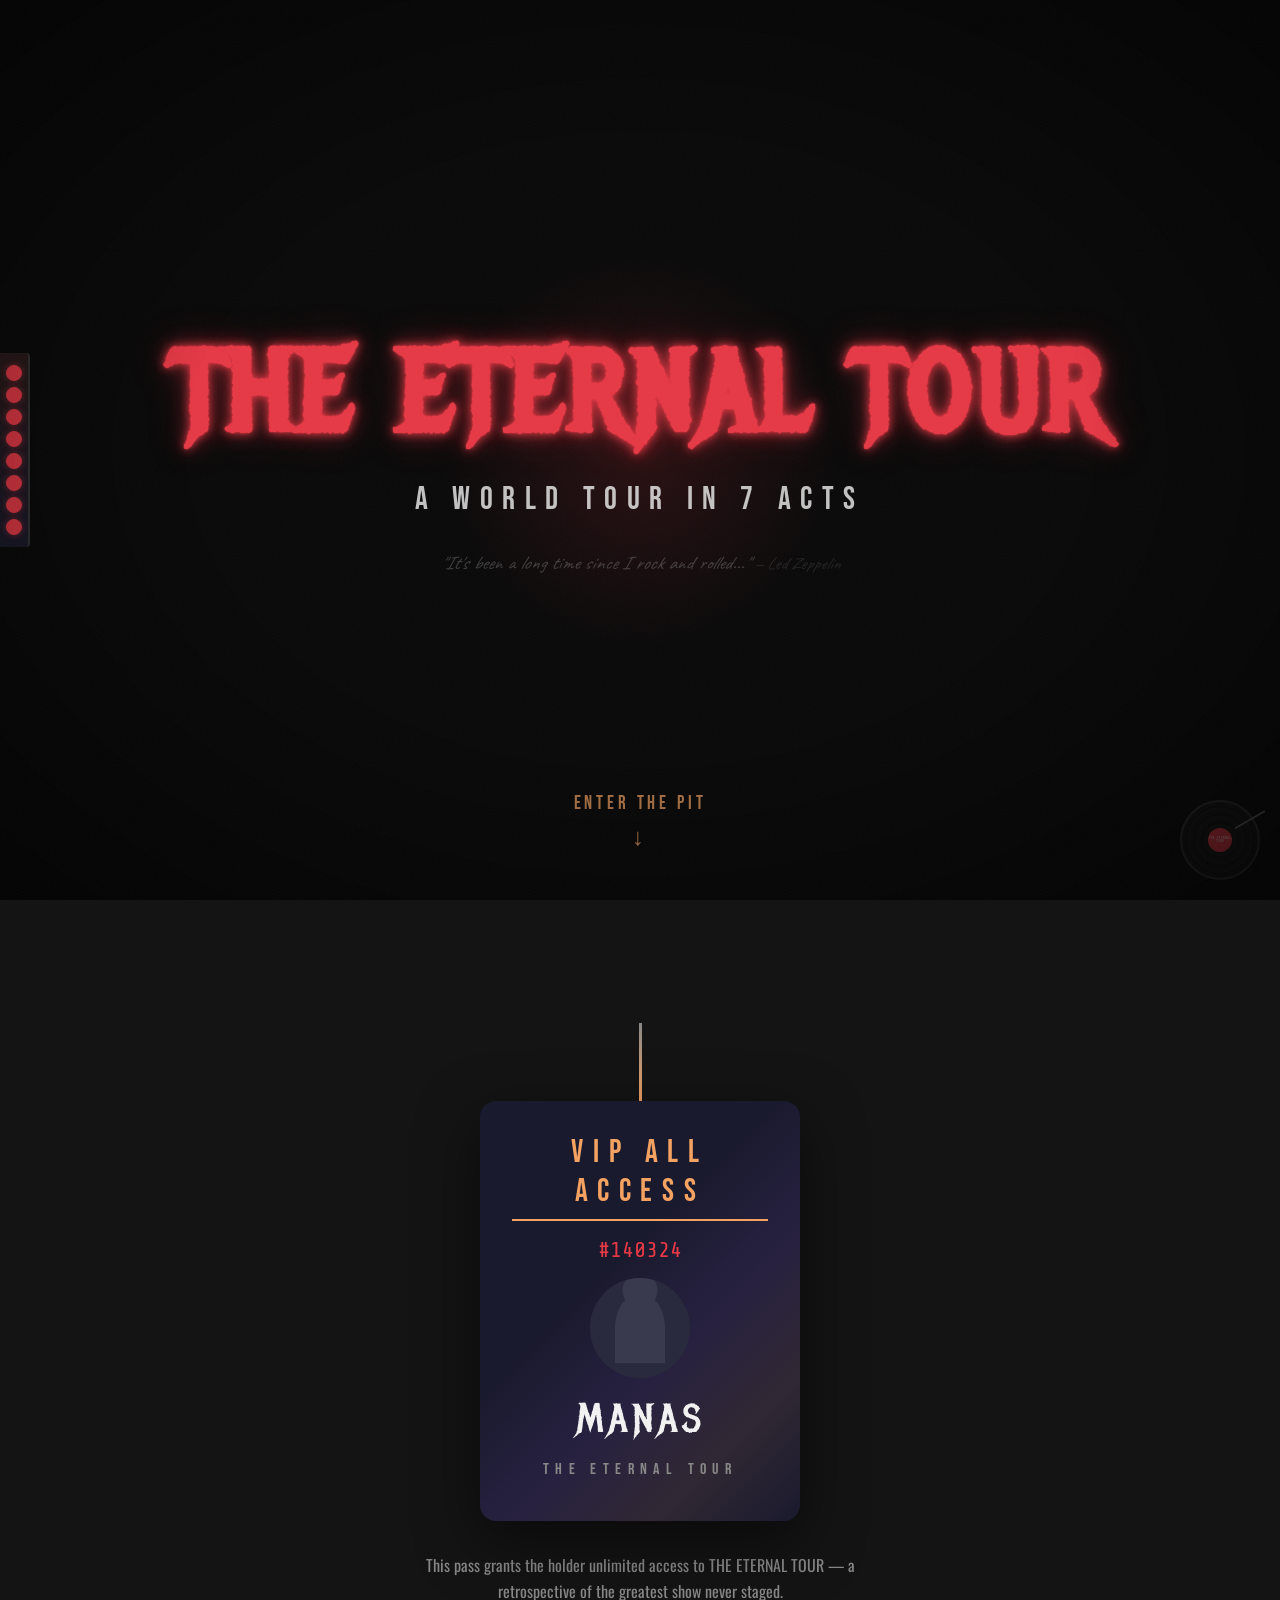
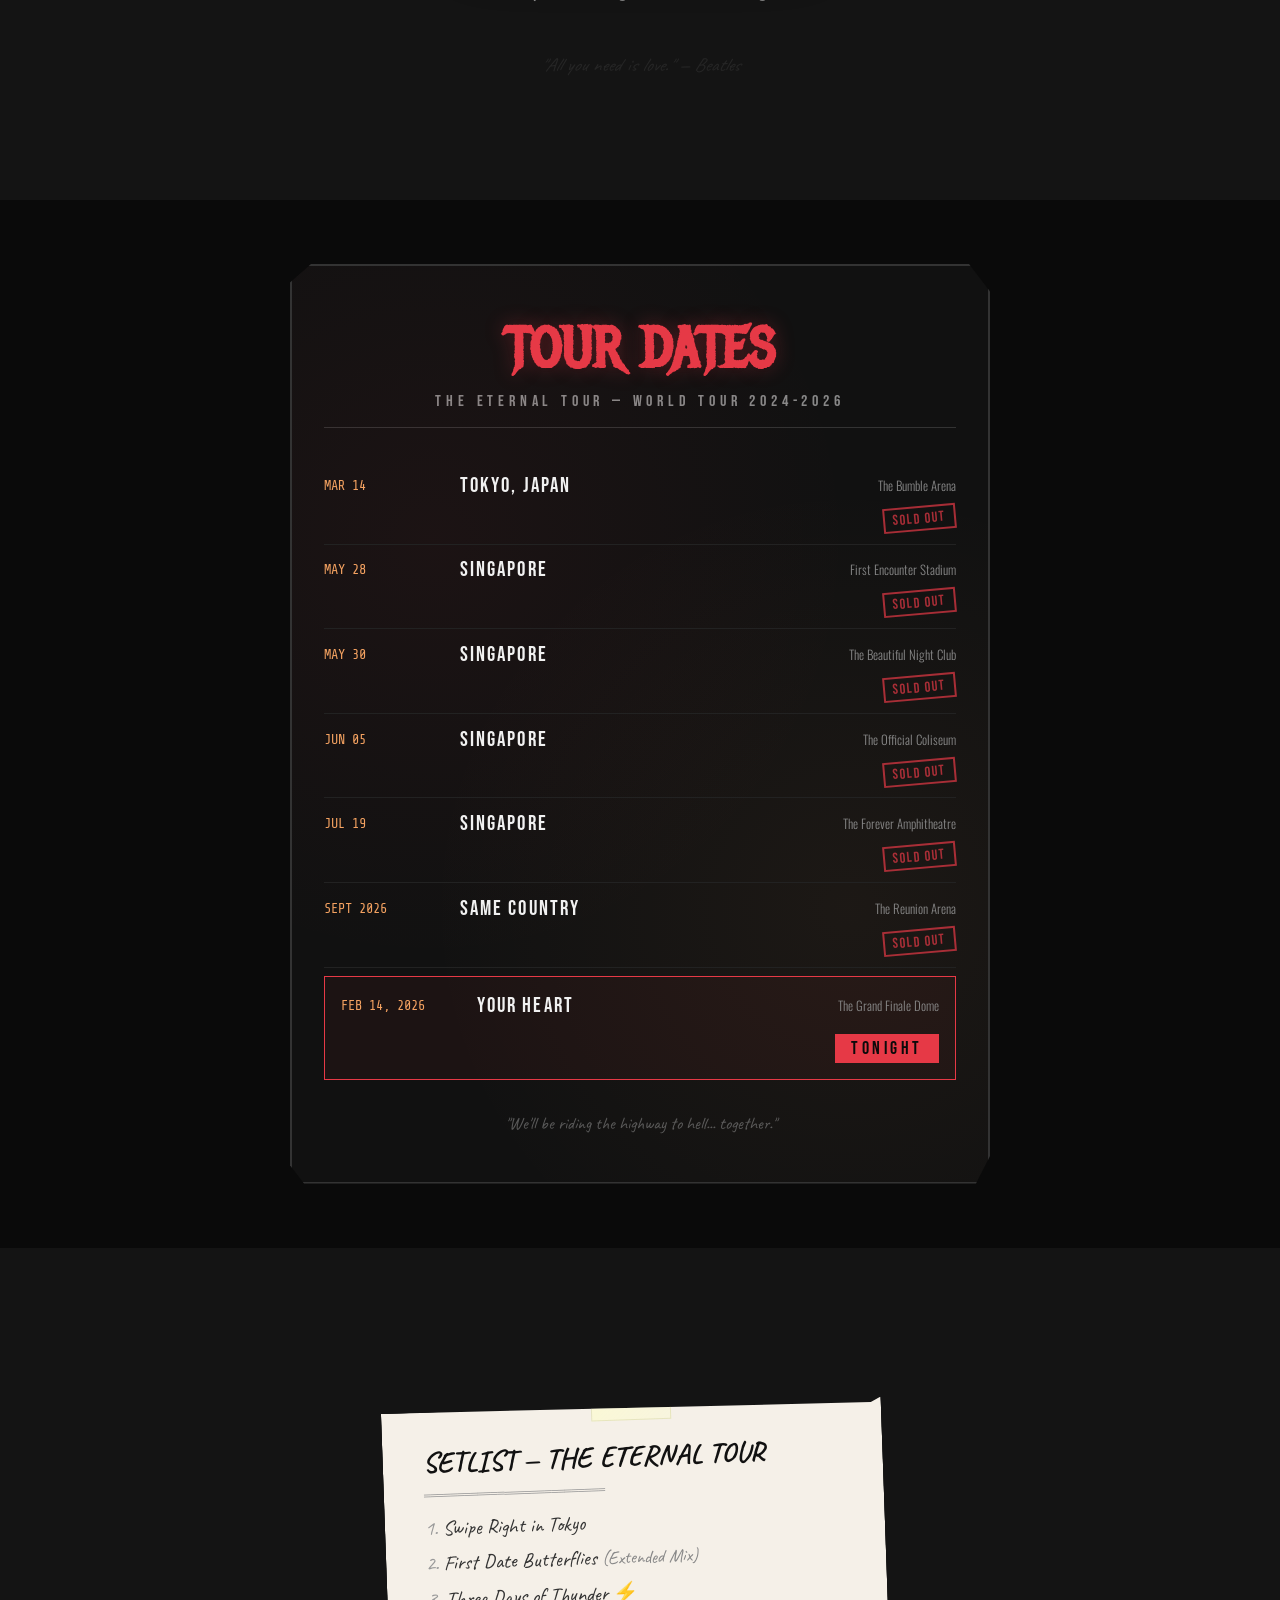
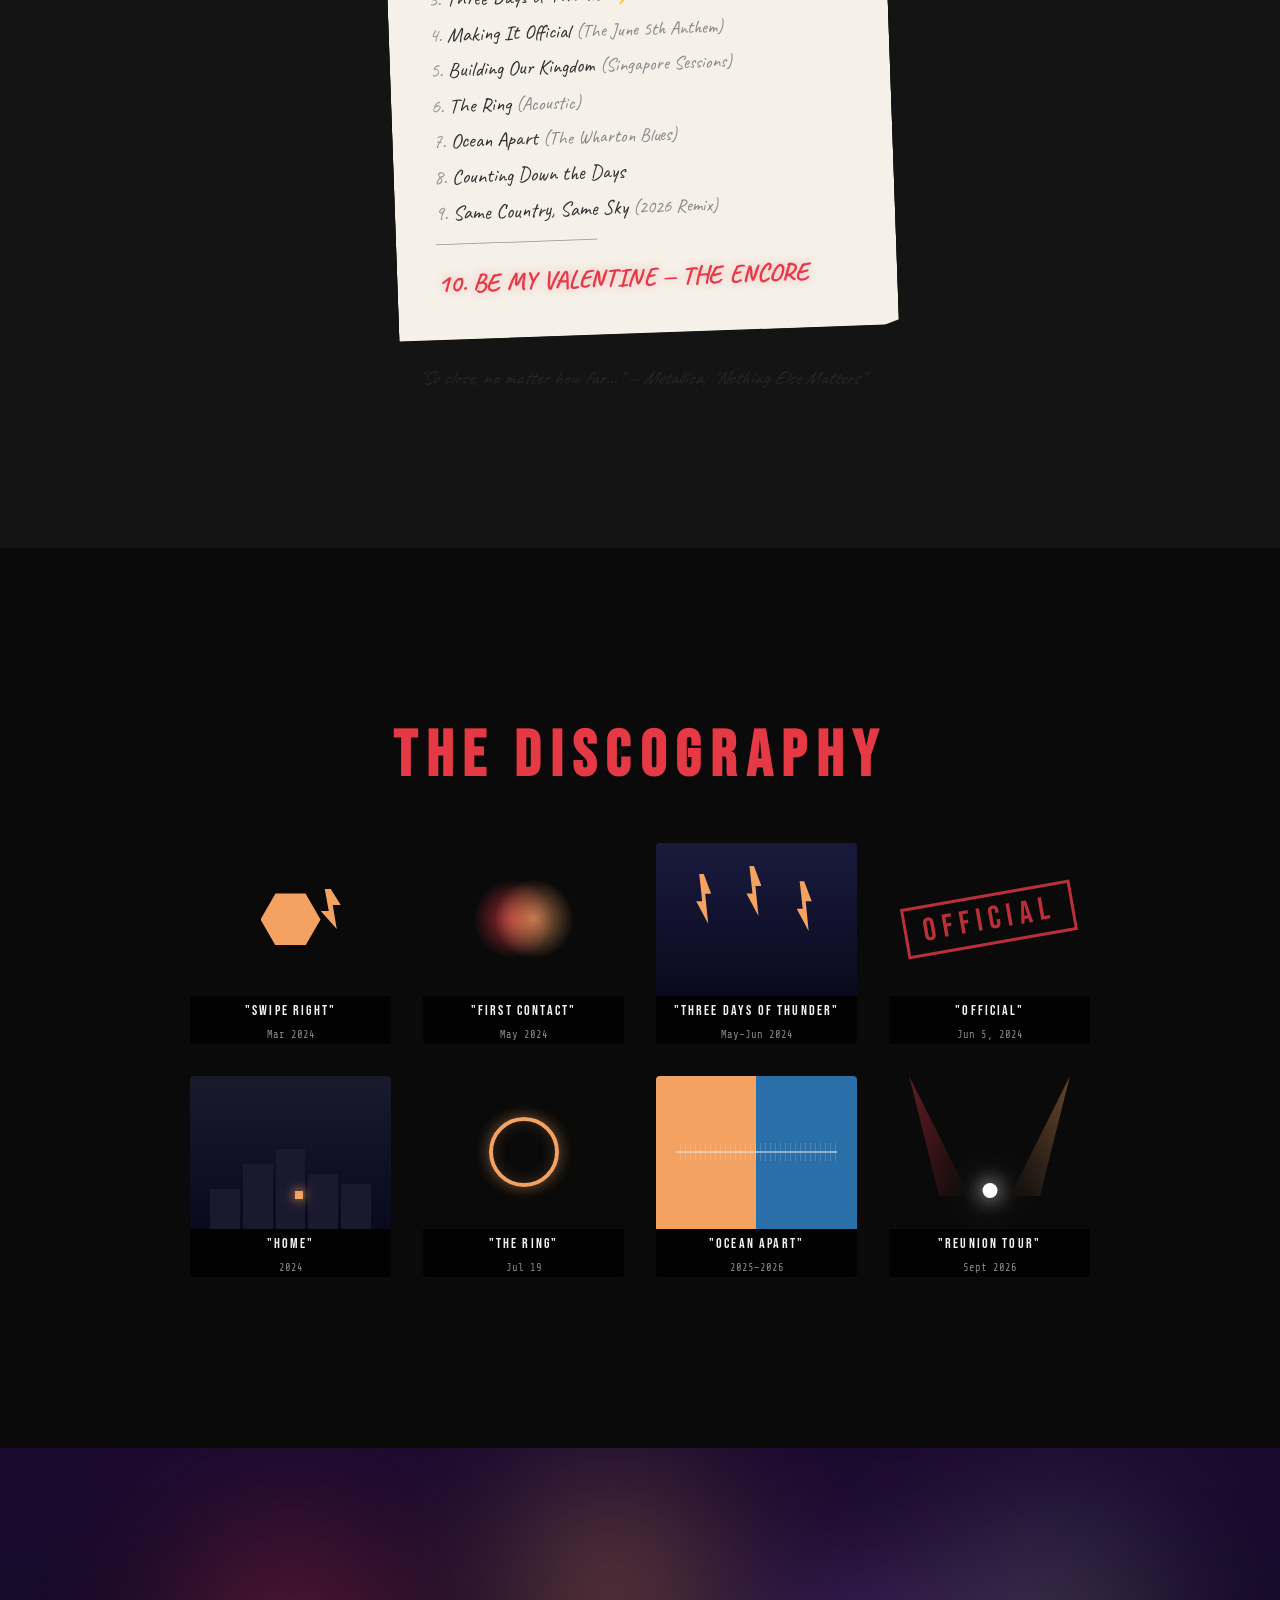
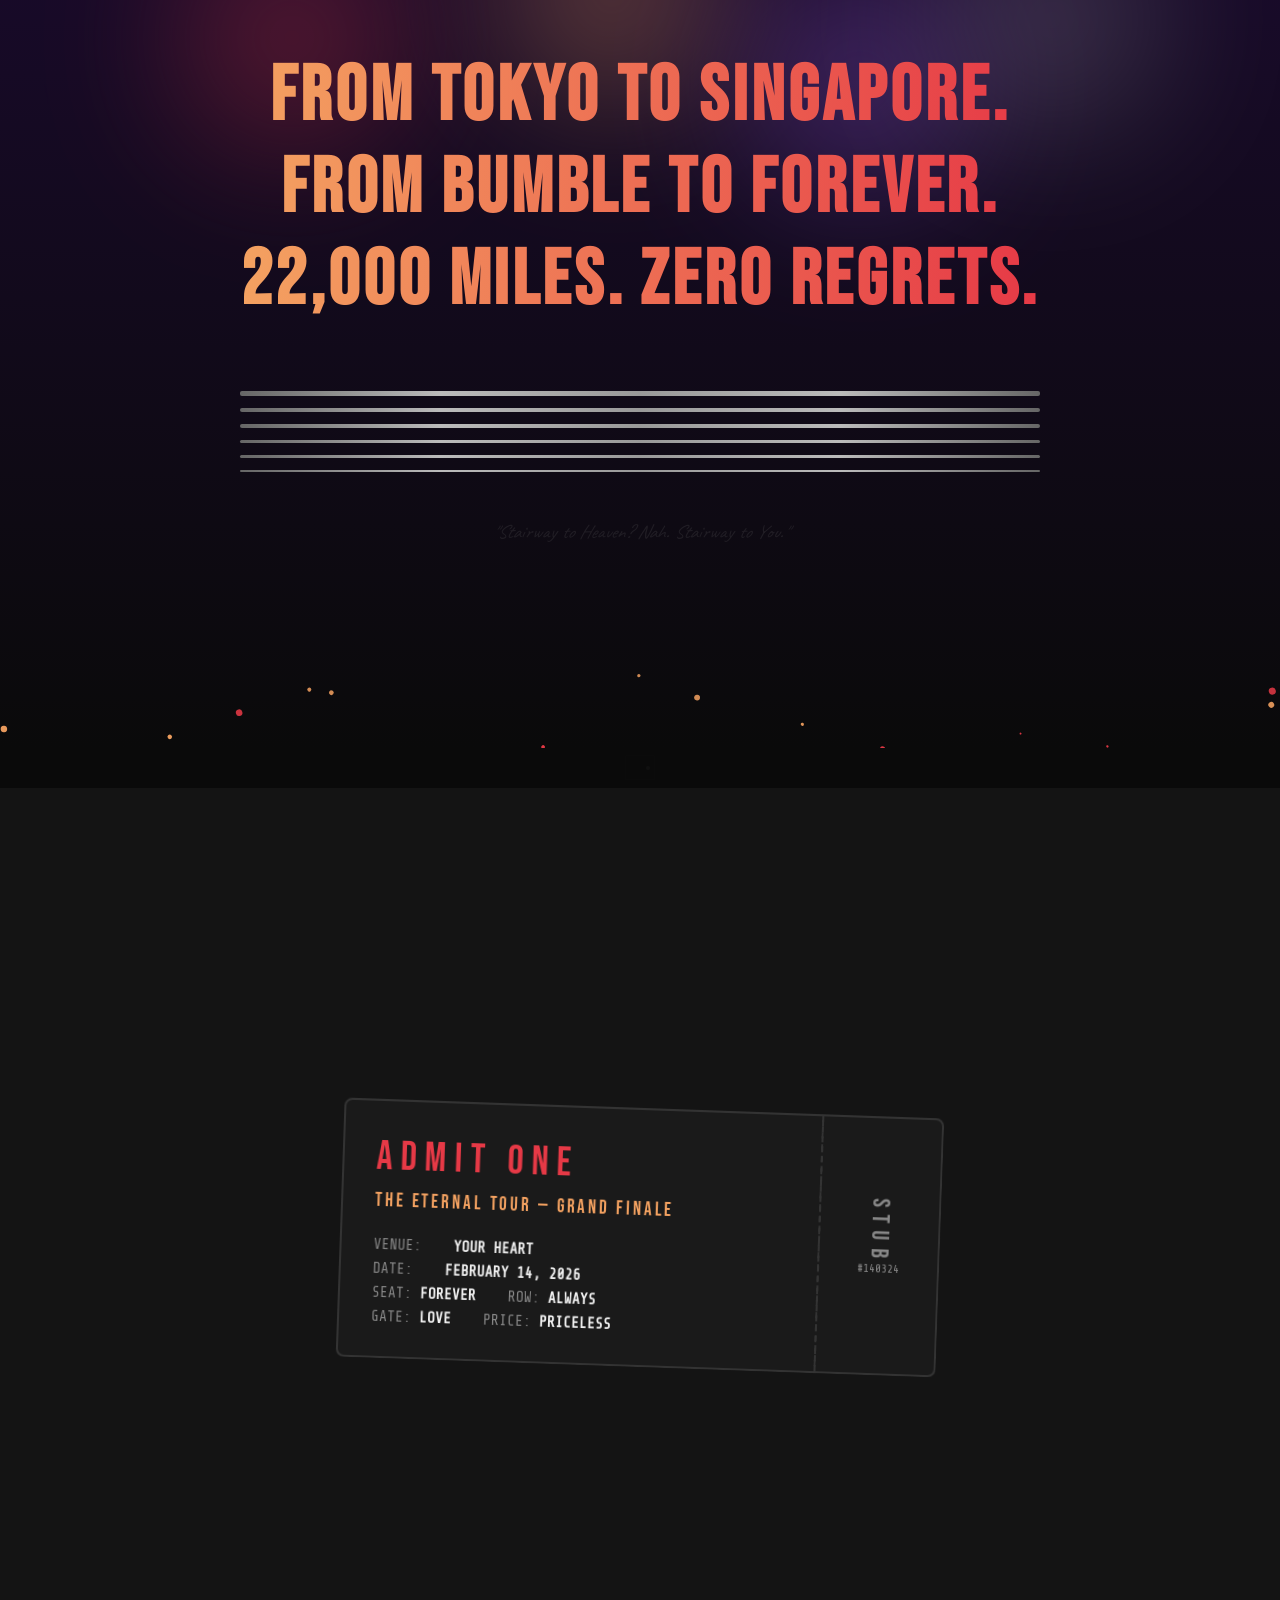
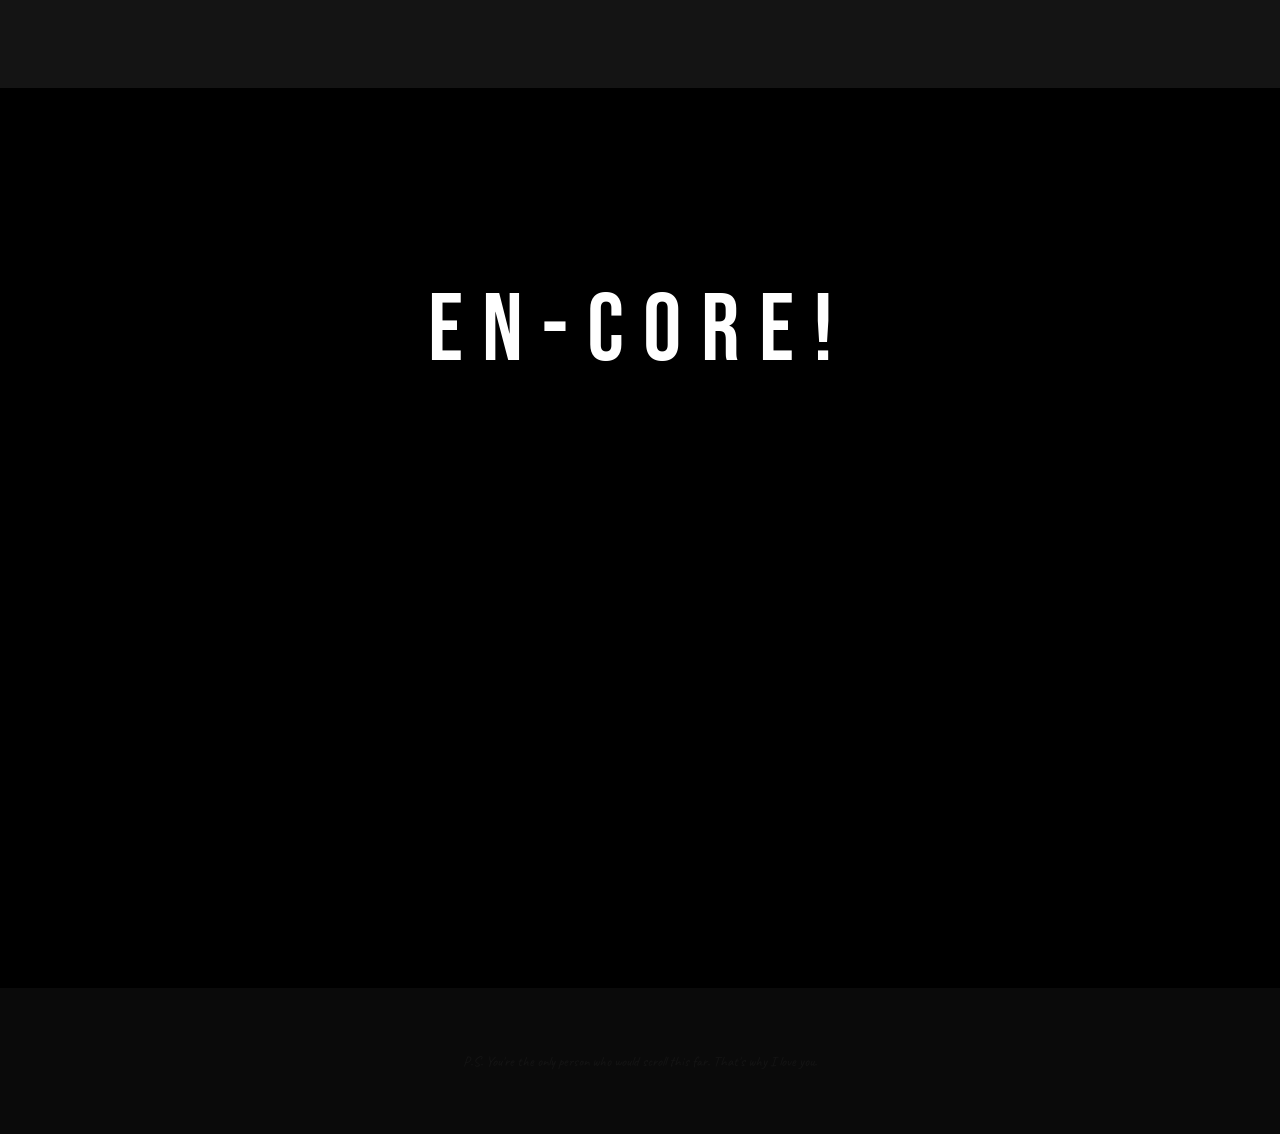
==== valentine/index.html @ 6b9f61cb "Add THE ETERNAL TOUR — Valentine's proposal website Rock concert-themed Valentine's Day site with 8 " ====
<!DOCTYPE html>
<html lang="en">
<head>
    <meta charset="UTF-8">
    <meta name="viewport" content="width=device-width, initial-scale=1.0">
    <title>THE ETERNAL TOUR</title>
    <link rel="preconnect" href="https://fonts.googleapis.com">
    <link rel="preconnect" href="https://fonts.gstatic.com" crossorigin>
    <link href="https://fonts.googleapis.com/css2?family=Metal+Mania&family=Bebas+Neue&family=Oswald:wght@300;400;600&family=Caveat:wght@400;700&family=Share+Tech+Mono&display=swap" rel="stylesheet">
    <link rel="stylesheet" href="css/style.css">
</head>
<body>

    <!-- ==================== PERSISTENT UI ==================== -->

    <!-- Vinyl Navigator (fixed bottom-right) -->
    <div id="vinyl-nav" aria-hidden="true">
        <div class="vinyl-record">
            <div class="vinyl-grooves"></div>
            <div class="vinyl-label">THE ETERNAL TOUR</div>
        </div>
        <div class="vinyl-tonearm"></div>
        <div class="vinyl-tooltip"></div>
    </div>

    <!-- Concert Wristband (fixed left edge) -->
    <div id="wristband" aria-hidden="true">
        <div class="stamp" data-section="0"></div>
        <div class="stamp" data-section="1"></div>
        <div class="stamp" data-section="2"></div>
        <div class="stamp" data-section="3"></div>
        <div class="stamp" data-section="4"></div>
        <div class="stamp" data-section="5"></div>
        <div class="stamp" data-section="6"></div>
        <div class="stamp" data-section="7"></div>
    </div>

    <!-- Canvas for particles (embers, confetti, etc.) -->
    <canvas id="particles-canvas"></canvas>

    <!-- ==================== SECTION 0: SOUNDCHECK (Hero) ==================== -->
    <section id="soundcheck" class="section" data-section="0">
        <div class="spotlight"></div>
        <h1 class="hero-title neon-flicker">THE ETERNAL TOUR</h1>
        <p class="hero-subtitle">A World Tour in 7 Acts</p>
        <p class="hero-quote lyric-quote">"It's been a long time since I rock and rolled..."<span class="lyric-attr"> — Led Zeppelin</span></p>
        <div class="scroll-prompt">
            <span>ENTER THE PIT</span>
            <span class="arrow-bounce">↓</span>
        </div>
    </section>

    <!-- ==================== SECTION 1: BACKSTAGE PASS ==================== -->
    <section id="backstage-pass" class="section" data-section="1">
        <div class="section-inner">
            <div class="lanyard"></div>
            <div class="pass-card">
                <div class="pass-holographic"></div>
                <div class="pass-content">
                    <div class="pass-header">VIP ALL ACCESS</div>
                    <div class="pass-id" id="pass-number">#140324</div>
                    <div class="pass-avatar">
                        <div class="silhouette"></div>
                    </div>
                    <div class="pass-name">MANAS</div>
                    <div class="pass-tour">THE ETERNAL TOUR</div>
                </div>
            </div>
            <p class="pass-description">This pass grants the holder unlimited access to THE ETERNAL TOUR — a retrospective of the greatest show never staged.</p>
            <p class="lyric-quote faint-lyric">"All you need is love." — Beatles</p>
        </div>
    </section>

    <!-- ==================== SECTION 2: TOUR DATES ==================== -->
    <section id="tour-dates" class="section" data-section="2">
        <div class="section-inner">
            <div class="poster">
                <h2 class="poster-title">TOUR DATES</h2>
                <div class="poster-subtitle">THE ETERNAL TOUR — WORLD TOUR 2024-2026</div>
                <div class="tour-list">
                    <div class="tour-date" data-animate>
                        <span class="date">MAR 14</span>
                        <span class="city" id="tokyo-city">TOKYO, JAPAN</span>
                        <span class="venue">The Bumble Arena</span>
                        <span class="sold-out">SOLD OUT</span>
                    </div>
                    <div class="tour-date" data-animate>
                        <span class="date">MAY 28</span>
                        <span class="city">SINGAPORE</span>
                        <span class="venue">First Encounter Stadium</span>
                        <span class="sold-out">SOLD OUT</span>
                    </div>
                    <div class="tour-date" data-animate>
                        <span class="date">MAY 30</span>
                        <span class="city">SINGAPORE</span>
                        <span class="venue" id="beautiful-night">The Beautiful Night Club</span>
                        <span class="sold-out">SOLD OUT</span>
                    </div>
                    <div class="tour-date" data-animate>
                        <span class="date">JUN 05</span>
                        <span class="city">SINGAPORE</span>
                        <span class="venue">The Official Coliseum</span>
                        <span class="sold-out">SOLD OUT</span>
                    </div>
                    <div class="tour-date" data-animate>
                        <span class="date">JUL 19</span>
                        <span class="city">SINGAPORE</span>
                        <span class="venue">The Forever Amphitheatre</span>
                        <span class="sold-out">SOLD OUT</span>
                    </div>
                    <div class="tour-date" data-animate>
                        <span class="date">SEPT 2026</span>
                        <span class="city">SAME COUNTRY</span>
                        <span class="venue">The Reunion Arena</span>
                        <span class="sold-out">SOLD OUT</span>
                    </div>
                    <div class="tour-date tonight" data-animate>
                        <span class="date">FEB 14, 2026</span>
                        <span class="city">YOUR HEART</span>
                        <span class="venue">The Grand Finale Dome</span>
                        <span class="tonight-badge">TONIGHT</span>
                    </div>
                </div>
                <p class="poster-quote">"We'll be riding the highway to hell... together."</p>
            </div>
            <!-- Easter egg 2: starry night overlay -->
            <div id="starry-night-overlay" class="hidden-overlay">
                <p class="starry-text">"That was the most beautiful night of my life."</p>
            </div>
        </div>
    </section>

    <!-- ==================== SECTION 3: THE SETLIST ==================== -->
    <section id="setlist" class="section" data-section="3">
        <div class="section-inner">
            <div class="setlist-paper">
                <div class="tape"></div>
                <div class="setlist-content">
                    <div class="setlist-header">SETLIST — THE ETERNAL TOUR</div>
                    <div class="setlist-divider">═══════════════════════════</div>
                    <ol class="setlist-songs">
                        <li class="song" data-animate>Swipe Right in Tokyo</li>
                        <li class="song" data-animate>First Date Butterflies <span class="song-note">(Extended Mix)</span></li>
                        <li class="song" data-animate id="thunder-song">Three Days of Thunder ⚡</li>
                        <li class="song" data-animate>Making It Official <span class="song-note">(The June 5th Anthem)</span></li>
                        <li class="song" data-animate>Building Our Kingdom <span class="song-note">(Singapore Sessions)</span></li>
                        <li class="song" data-animate>The Ring <span class="song-note">(Acoustic)</span></li>
                        <li class="song" data-animate id="ocean-song">Ocean Apart <span class="song-note">(The Wharton Blues)</span></li>
                        <li class="song" data-animate>Counting Down the Days</li>
                        <li class="song" data-animate>Same Country, Same Sky <span class="song-note">(2026 Remix)</span></li>
                    </ol>
                    <div class="setlist-divider">────────────────────────</div>
                    <div class="song encore-song" data-animate>10. BE MY VALENTINE — THE ENCORE</div>
                </div>
                <!-- Easter egg 5: teardrop -->
                <div id="teardrop" class="teardrop"></div>
            </div>
            <p class="lyric-quote section-quote">"So close, no matter how far..." — Metallica, "Nothing Else Matters"</p>
        </div>
    </section>

    <!-- ==================== SECTION 4: THE DISCOGRAPHY ==================== -->
    <section id="discography" class="section" data-section="4">
        <div class="section-inner">
            <h2 class="section-title">THE DISCOGRAPHY</h2>
            <div class="album-grid">
                <!-- Album 1: SWIPE RIGHT -->
                <div class="album-card" data-animate>
                    <div class="album-inner">
                        <div class="album-front album-swipe-right">
                            <div class="album-art">
                                <div class="hexagon"></div>
                                <div class="lightning-bolt"></div>
                            </div>
                            <div class="album-title">"SWIPE RIGHT"</div>
                            <div class="album-date">Mar 2024</div>
                        </div>
                        <div class="album-back">
                            <div class="liner-notes">
                                <div class="review-stars">★★★★★</div>
                                <p>"A debut that rewrote the rules. Who knew a single swipe could launch a world tour?"</p>
                                <span class="review-source">— Rolling Stone</span>
                            </div>
                        </div>
                    </div>
                </div>

                <!-- Album 2: FIRST CONTACT -->
                <div class="album-card" data-animate>
                    <div class="album-inner">
                        <div class="album-front album-first-contact">
                            <div class="album-art">
                                <div class="spotlight-circle left"></div>
                                <div class="spotlight-circle right"></div>
                            </div>
                            <div class="album-title">"FIRST CONTACT"</div>
                            <div class="album-date">May 2024</div>
                        </div>
                        <div class="album-back">
                            <div class="liner-notes">
                                <div class="review-stars">★★★★★</div>
                                <p>"Two worlds collide in a symphony of sparks. Instant classic."</p>
                                <span class="review-source">— Q Magazine</span>
                            </div>
                        </div>
                    </div>
                </div>

                <!-- Album 3: THREE DAYS OF THUNDER -->
                <div class="album-card" data-animate>
                    <div class="album-inner">
                        <div class="album-front album-thunder">
                            <div class="album-art">
                                <div class="bolt bolt-1"></div>
                                <div class="bolt bolt-2"></div>
                                <div class="bolt bolt-3"></div>
                            </div>
                            <div class="album-title">"THREE DAYS OF THUNDER"</div>
                            <div class="album-date">May–Jun 2024</div>
                        </div>
                        <div class="album-back">
                            <div class="liner-notes">
                                <div class="review-stars">★★★★★</div>
                                <p>"Raw. Unhinged. Three days that changed the genre forever."</p>
                                <span class="review-source">— NME</span>
                            </div>
                        </div>
                    </div>
                </div>

                <!-- Album 4: OFFICIAL -->
                <div class="album-card" data-animate>
                    <div class="album-inner">
                        <div class="album-front album-official">
                            <div class="album-art">
                                <div class="stamp-text">OFFICIAL</div>
                            </div>
                            <div class="album-title">"OFFICIAL"</div>
                            <div class="album-date">Jun 5, 2024</div>
                        </div>
                        <div class="album-back">
                            <div class="liner-notes">
                                <div class="review-stars">★★★★★</div>
                                <p>"The paperwork is signed, the deal is sealed. A power move."</p>
                                <span class="review-source">— Kerrang!</span>
                            </div>
                        </div>
                    </div>
                </div>

                <!-- Album 5: HOME -->
                <div class="album-card" data-animate>
                    <div class="album-inner">
                        <div class="album-front album-home">
                            <div class="album-art">
                                <div class="skyline">
                                    <div class="building b1"></div>
                                    <div class="building b2"></div>
                                    <div class="building b3"></div>
                                    <div class="building b4"></div>
                                    <div class="building b5"></div>
                                </div>
                                <div class="warm-window"></div>
                            </div>
                            <div class="album-title">"HOME"</div>
                            <div class="album-date">2024</div>
                        </div>
                        <div class="album-back">
                            <div class="liner-notes">
                                <div class="review-stars">★★★★★</div>
                                <p>"Home isn't a place — it's a person. This album proves it."</p>
                                <span class="review-source">— The Guardian</span>
                            </div>
                        </div>
                    </div>
                </div>

                <!-- Album 6: THE RING -->
                <div class="album-card" data-animate id="ring-album">
                    <div class="album-inner">
                        <div class="album-front album-ring">
                            <div class="album-art">
                                <div class="golden-ring"></div>
                            </div>
                            <div class="album-title">"THE RING"</div>
                            <div class="album-date">Jul 19</div>
                        </div>
                        <div class="album-back">
                            <div class="liner-notes">
                                <div class="review-stars">★★★★★</div>
                                <p>"The purest note ever struck. Platinum on arrival."</p>
                                <span class="review-source">— Pitchfork</span>
                            </div>
                        </div>
                    </div>
                </div>

                <!-- Album 7: OCEAN APART -->
                <div class="album-card" data-animate>
                    <div class="album-inner">
                        <div class="album-front album-ocean">
                            <div class="album-art">
                                <div class="ocean-split">
                                    <div class="warm-side"></div>
                                    <div class="cool-side"></div>
                                </div>
                                <div class="soundwave"></div>
                            </div>
                            <div class="album-title">"OCEAN APART"</div>
                            <div class="album-date">2025–2026</div>
                        </div>
                        <div class="album-back">
                            <div class="liner-notes">
                                <div class="review-stars">★★★★☆</div>
                                <p>"Heart-wrenching. The distance only made the harmonies richer."</p>
                                <span class="review-source">— Billboard</span>
                            </div>
                        </div>
                    </div>
                </div>

                <!-- Album 8: REUNION TOUR -->
                <div class="album-card" data-animate>
                    <div class="album-inner">
                        <div class="album-front album-reunion">
                            <div class="album-art">
                                <div class="converging-lights">
                                    <div class="light-beam left-beam"></div>
                                    <div class="light-beam right-beam"></div>
                                    <div class="bright-point"></div>
                                </div>
                            </div>
                            <div class="album-title">"REUNION TOUR"</div>
                            <div class="album-date">Sept 2026</div>
                        </div>
                        <div class="album-back">
                            <div class="liner-notes">
                                <div class="review-stars">★★★★★</div>
                                <p>"The comeback of the century. Every note screams 'I'm home.'"</p>
                                <span class="review-source">— Consequence of Sound</span>
                            </div>
                        </div>
                    </div>
                </div>
            </div>
        </div>
    </section>

    <!-- ==================== SECTION 5: THE STAGE ==================== -->
    <section id="the-stage" class="section" data-section="5">
        <div class="stage-lights">
            <div class="stage-light light-crimson"></div>
            <div class="stage-light light-gold"></div>
            <div class="stage-light light-violet"></div>
            <div class="stage-light light-white"></div>
        </div>
        <div class="stage-content">
            <h2 class="stage-text">FROM TOKYO TO SINGAPORE. FROM BUMBLE TO FOREVER. 22,000 MILES. ZERO REGRETS.</h2>
            <div class="guitar-strings">
                <div class="guitar-string" data-string="0" data-note="E2"></div>
                <div class="guitar-string" data-string="1" data-note="A2"></div>
                <div class="guitar-string" data-string="2" data-note="D3"></div>
                <div class="guitar-string" data-string="3" data-note="G3"></div>
                <div class="guitar-string" data-string="4" data-note="B3"></div>
                <div class="guitar-string" data-string="5" data-note="E4"></div>
            </div>
            <p class="lyric-quote stage-quote">"Stairway to Heaven? Nah. Stairway to You."</p>
        </div>
        <canvas id="ember-canvas"></canvas>
    </section>

    <!-- ==================== HIDDEN BACKSTAGE DOOR (between sections 5 & 6) ==================== -->
    <div id="backstage-door" class="backstage-door">
        <div class="door-frame">
            <div class="door-knob"></div>
        </div>
    </div>

    <!-- Backstage Overlay -->
    <div id="backstage-overlay" class="backstage-overlay">
        <button class="backstage-close" aria-label="Close backstage">&times;</button>
        <div class="lightbulb-container">
            <div class="lightbulb-wire"></div>
            <div class="lightbulb">
                <div class="bulb-glow"></div>
            </div>
        </div>
        <div class="backstage-letter">
            <p>Behind every great show, there's a moment before the curtain rises where everything is quiet. This is that moment.</p>
            <p>Before the lights, before the music, before the crowd — there's just us.</p>
            <p>And honestly? That's the best part.</p>
            <p>The show is great, but the quiet moments with you? That's the real tour.</p>
            <p>I love you, Manas. Always have. Always will.</p>
            <p class="backstage-signoff">Now get back out there — the encore is waiting.</p>
        </div>
    </div>

    <!-- ==================== SECTION 6: THE TICKET STUB ==================== -->
    <section id="ticket-stub" class="section" data-section="6">
        <div class="section-inner">
            <div class="ticket" id="the-ticket">
                <div class="ticket-inner">
                    <div class="ticket-front">
                        <div class="ticket-perforation"></div>
                        <div class="ticket-main">
                            <div class="ticket-header">ADMIT ONE</div>
                            <div class="ticket-event">THE ETERNAL TOUR — GRAND FINALE</div>
                            <div class="ticket-details">
                                <div class="ticket-row"><span class="ticket-label">VENUE:</span> <span class="ticket-value">YOUR HEART</span></div>
                                <div class="ticket-row"><span class="ticket-label">DATE:</span> <span class="ticket-value">FEBRUARY 14, 2026</span></div>
                                <div class="ticket-row">
                                    <span><span class="ticket-label">SEAT:</span> <span class="ticket-value">FOREVER</span></span>
                                    <span><span class="ticket-label">ROW:</span> <span class="ticket-value">ALWAYS</span></span>
                                </div>
                                <div class="ticket-row">
                                    <span><span class="ticket-label">GATE:</span> <span class="ticket-value">LOVE</span></span>
                                    <span><span class="ticket-label">PRICE:</span> <span class="ticket-value">PRICELESS</span></span>
                                </div>
                            </div>
                        </div>
                        <div class="ticket-stub-side">
                            <div class="ticket-stub-text">STUB</div>
                            <div class="ticket-stub-id">#140324</div>
                        </div>
                    </div>
                    <div class="ticket-back">
                        <p class="ticket-back-text">"I wrote this on the back of the ticket so no one would see it. You're the best thing that ever happened to me. Every moment since March 14th has been the greatest show of my life."</p>
                        <p class="ticket-back-sign">— Your biggest fan</p>
                    </div>
                </div>
            </div>
        </div>
    </section>

    <!-- ==================== SECTION 7: THE ENCORE ==================== -->
    <section id="encore" class="section" data-section="7">
        <div class="encore-overlay"></div>
        <div class="encore-content">
            <div class="encore-chant">EN-CORE!</div>
            <div class="encore-spotlight"></div>
            <h2 class="encore-name" id="encore-name">
                <span class="letter" data-letter="M">M</span><span class="letter">A</span><span class="letter">N</span><span class="letter">A</span><span class="letter">S</span>
            </h2>
            <h3 class="encore-question">WILL YOU BE MY VALENTINE?</h3>
            <div class="encore-buttons">
                <button id="btn-hell-yes" class="btn-yes">HELL YES 🤘</button>
                <button id="btn-convince" class="btn-convince">NEED MORE CONVINCING</button>
            </div>
            <div class="convince-reasons"></div>
            <div class="celebration">
                <h2 class="celebration-title">THE TOUR CONTINUES FOREVER.</h2>
                <p class="celebration-message">I love you more than any song could say. Happy Valentine's Day, my forever headliner.</p>
                <p class="celebration-quote lyric-quote">"And in the end, the love you take is equal to the love you make." — Beatles</p>
            </div>
        </div>
        <canvas id="celebration-canvas"></canvas>
    </section>

    <!-- ==================== FOOTER ==================== -->
    <footer id="site-footer">
        <p class="footer-secret">P.S. You're the only person who would scroll this far. That's why I love you.</p>
    </footer>

    <!-- ==================== CUSTOM RIGHT-CLICK MENU ==================== -->
    <div id="custom-context-menu" class="context-menu">
        <p>Looking for secrets? You're warmer than you think. 🔥</p>
    </div>

    <!-- ==================== KONAMI CODE OVERLAY ==================== -->
    <div id="konami-overlay" class="konami-overlay">
        <p class="konami-text">I'd go into any mosh pit for you.</p>
    </div>

    <!-- Airplane for easter egg 3 -->
    <div id="airplane" class="airplane">✈</div>

    <!-- Scripts -->
    <script src="js/particles.js"></script>
    <script src="js/audio.js"></script>
    <script src="js/main.js"></script>
    <script src="js/easter-eggs.js"></script>
    <script src="js/finale.js"></script>
</body>
</html>
---- valentine/css/style.css ----
/* ===================================================================
   THE ETERNAL TOUR — CSS Design System
   =================================================================== */

/* --- Custom Properties --- */
:root {
    --bg-deep: #0a0a0a;
    --bg-alt: #141414;
    --primary: #e63946;
    --secondary: #f4a261;
    --tertiary: #9b5de5;
    --text: #f1f1f1;
    --text-muted: #888;
    --font-metal: 'Metal Mania', cursive;
    --font-bebas: 'Bebas Neue', sans-serif;
    --font-body: 'Oswald', sans-serif;
    --font-hand: 'Caveat', cursive;
    --font-mono: 'Share Tech Mono', monospace;
}

/* --- Reset --- */
*, *::before, *::after {
    margin: 0;
    padding: 0;
    box-sizing: border-box;
}

html {
    scroll-behavior: smooth;
    overflow-x: hidden;
}

body {
    background: var(--bg-deep);
    color: var(--text);
    font-family: var(--font-body);
    overflow-x: hidden;
    cursor: default;
}

/* Grunge noise overlay */
body::after {
    content: '';
    position: fixed;
    top: 0; left: 0; right: 0; bottom: 0;
    pointer-events: none;
    z-index: 9999;
    opacity: 0.03;
    background-image: url("data:image/svg+xml,%3Csvg viewBox='0 0 256 256' xmlns='http://www.w3.org/2000/svg'%3E%3Cfilter id='noise'%3E%3CfeTurbulence type='fractalNoise' baseFrequency='0.9' numOctaves='4' stitchTiles='stitch'/%3E%3C/filter%3E%3Crect width='100%25' height='100%25' filter='url(%23noise)'/%3E%3C/svg%3E");
    background-repeat: repeat;
    background-size: 256px 256px;
}

/* Vignette */
body::before {
    content: '';
    position: fixed;
    top: 0; left: 0; right: 0; bottom: 0;
    pointer-events: none;
    z-index: 9998;
    background: radial-gradient(ellipse at center, transparent 50%, rgba(0,0,0,0.6) 100%);
}

/* Guitar pick cursor (easter egg 10) */
body.guitar-pick-cursor,
body.guitar-pick-cursor * {
    cursor: url("data:image/svg+xml,%3Csvg xmlns='http://www.w3.org/2000/svg' width='24' height='28' viewBox='0 0 24 28'%3E%3Cpath d='M12 0C6 0 2 4 2 10c0 8 10 18 10 18s10-10 10-18C22 4 18 0 12 0z' fill='%23f4a261' stroke='%23e63946' stroke-width='1'/%3E%3Ctext x='12' y='14' text-anchor='middle' font-size='8' fill='%23000'%3E♪%3C/text%3E%3C/svg%3E") 12 14, auto !important;
}

/* --- Utility --- */
.hidden { display: none !important; }

/* --- Sections --- */
.section {
    min-height: 100vh;
    position: relative;
    display: flex;
    flex-direction: column;
    align-items: center;
    justify-content: center;
    padding: 4rem 2rem;
    overflow: hidden;
}

.section:nth-child(even) {
    background: var(--bg-alt);
}

.section-inner {
    max-width: 900px;
    width: 100%;
    margin: 0 auto;
    position: relative;
    z-index: 2;
}

.section-title {
    font-family: var(--font-bebas);
    font-size: clamp(2.5rem, 6vw, 4rem);
    letter-spacing: 0.15em;
    text-align: center;
    margin-bottom: 3rem;
    color: var(--primary);
}

/* --- Lyric Quotes --- */
.lyric-quote {
    font-family: var(--font-hand);
    font-style: italic;
    color: var(--text-muted);
    font-size: 1.2rem;
    text-align: center;
}

.faint-lyric {
    opacity: 0.15;
    margin-top: 3rem;
}

.lyric-attr {
    opacity: 0.5;
    font-size: 0.9em;
}

/* --- Scroll Animations --- */
[data-animate] {
    opacity: 0;
    transform: translateY(30px);
    transition: opacity 0.6s ease, transform 0.6s ease;
}

[data-animate].visible {
    opacity: 1;
    transform: translateY(0);
}

/* ===================================================================
   SECTION 0: SOUNDCHECK (Hero)
   =================================================================== */
#soundcheck {
    background: var(--bg-deep);
    min-height: 100vh;
}

.spotlight {
    position: absolute;
    width: 400px;
    height: 400px;
    border-radius: 50%;
    background: radial-gradient(circle, rgba(230,57,70,0.15) 0%, transparent 70%);
    top: 50%;
    left: 50%;
    transform: translate(-50%, -50%);
    animation: spotlightPulse 4s ease-in-out infinite;
}

@keyframes spotlightPulse {
    0%, 100% { opacity: 0.6; transform: translate(-50%, -50%) scale(1); }
    50% { opacity: 1; transform: translate(-50%, -50%) scale(1.2); }
}

.hero-title {
    font-family: var(--font-metal);
    font-size: clamp(3rem, 10vw, 7rem);
    text-align: center;
    color: var(--primary);
    text-shadow:
        0 0 2px var(--primary),
        0 0 10px var(--primary),
        0 0 20px rgba(230,57,70,0.5),
        0 0 40px rgba(230,57,70,0.3);
    position: relative;
    z-index: 2;
    letter-spacing: 0.05em;
}

/* Neon flicker */
.neon-flicker {
    animation: neonFlicker 3s infinite;
}

@keyframes neonFlicker {
    0%, 19%, 21%, 23%, 25%, 54%, 56%, 100% {
        text-shadow:
            0 0 2px var(--primary),
            0 0 10px var(--primary),
            0 0 20px rgba(230,57,70,0.5),
            0 0 40px rgba(230,57,70,0.3);
        opacity: 1;
    }
    20%, 24%, 55% {
        text-shadow: none;
        opacity: 0.6;
    }
}

.hero-subtitle {
    font-family: var(--font-bebas);
    font-size: clamp(1.2rem, 3vw, 2rem);
    letter-spacing: 0.3em;
    color: var(--text);
    text-align: center;
    margin-top: 1rem;
    opacity: 0.8;
}

.hero-quote {
    margin-top: 2rem;
    opacity: 0.4;
}

.scroll-prompt {
    position: absolute;
    bottom: 3rem;
    display: flex;
    flex-direction: column;
    align-items: center;
    gap: 0.5rem;
    font-family: var(--font-bebas);
    font-size: 1.2rem;
    letter-spacing: 0.2em;
    color: var(--secondary);
    opacity: 0.7;
    animation: fadeInUp 2s ease 1s both;
}

.arrow-bounce {
    animation: bounce 1.5s ease infinite;
    font-size: 1.5rem;
}

@keyframes bounce {
    0%, 100% { transform: translateY(0); }
    50% { transform: translateY(10px); }
}

@keyframes fadeInUp {
    from { opacity: 0; transform: translateY(20px); }
    to { opacity: 0.7; transform: translateY(0); }
}

/* ===================================================================
   SECTION 1: BACKSTAGE PASS
   =================================================================== */
#backstage-pass {
    background: var(--bg-alt);
}

#backstage-pass .section-inner {
    display: flex;
    flex-direction: column;
    align-items: center;
}

.lanyard {
    width: 3px;
    height: 80px;
    background: linear-gradient(to bottom, var(--text-muted), var(--secondary));
    margin-bottom: -2px;
}

.pass-card {
    width: 320px;
    min-height: 420px;
    background: #1a1a2e;
    border-radius: 16px;
    position: relative;
    overflow: hidden;
    box-shadow: 0 20px 60px rgba(0,0,0,0.5);
    animation: passSway 4s ease-in-out infinite;
    transform-origin: top center;
}

@keyframes passSway {
    0%, 100% { transform: rotate(-1deg); }
    50% { transform: rotate(1deg); }
}

.pass-holographic {
    position: absolute;
    top: 0; left: 0; right: 0; bottom: 0;
    background: linear-gradient(
        135deg,
        transparent 20%,
        rgba(155, 93, 229, 0.1) 30%,
        rgba(244, 162, 97, 0.1) 40%,
        transparent 50%,
        rgba(230, 57, 70, 0.1) 60%,
        rgba(155, 93, 229, 0.1) 70%,
        transparent 80%
    );
    background-size: 200% 200%;
    animation: holoShimmer 3s ease infinite;
    pointer-events: none;
}

@keyframes holoShimmer {
    0% { background-position: 0% 0%; }
    100% { background-position: 200% 200%; }
}

.pass-content {
    position: relative;
    z-index: 1;
    padding: 2rem;
    display: flex;
    flex-direction: column;
    align-items: center;
    gap: 1rem;
    text-align: center;
}

.pass-header {
    font-family: var(--font-bebas);
    font-size: 2rem;
    letter-spacing: 0.3em;
    color: var(--secondary);
    border-bottom: 2px solid var(--secondary);
    padding-bottom: 0.5rem;
    width: 100%;
}

.pass-id {
    font-family: var(--font-mono);
    font-size: 1.4rem;
    color: var(--primary);
    cursor: pointer;
    transition: text-shadow 0.3s;
}

.pass-id:hover {
    text-shadow: 0 0 10px var(--primary);
}

.pass-avatar {
    width: 100px;
    height: 100px;
    border-radius: 50%;
    background: #2a2a3e;
    display: flex;
    align-items: center;
    justify-content: center;
    overflow: hidden;
}

.silhouette {
    width: 50px;
    height: 70px;
    background: #3a3a4e;
    border-radius: 50% 50% 0 0;
    position: relative;
}

.silhouette::before {
    content: '';
    width: 35px;
    height: 35px;
    background: #3a3a4e;
    border-radius: 50%;
    position: absolute;
    top: -20px;
    left: 50%;
    transform: translateX(-50%);
}

.pass-name {
    font-family: var(--font-metal);
    font-size: 2.5rem;
    color: var(--text);
    letter-spacing: 0.1em;
}

.pass-tour {
    font-family: var(--font-bebas);
    font-size: 1rem;
    letter-spacing: 0.4em;
    color: var(--text-muted);
}

.pass-description {
    margin-top: 2rem;
    font-family: var(--font-body);
    font-size: 1rem;
    color: var(--text-muted);
    text-align: center;
    max-width: 500px;
    line-height: 1.6;
}

/* ===================================================================
   SECTION 2: TOUR DATES
   =================================================================== */
#tour-dates {
    background: var(--bg-deep);
}

.poster {
    background: #111;
    border: 2px solid #333;
    padding: 3rem 2rem;
    position: relative;
    max-width: 700px;
    margin: 0 auto;
    clip-path: polygon(
        0% 2%, 3% 0%, 97% 0%, 100% 3%,
        100% 97%, 98% 100%, 2% 100%, 0% 98%
    );
}

.poster::before {
    content: '';
    position: absolute;
    top: 0; left: 0; right: 0; bottom: 0;
    background:
        radial-gradient(circle at 20% 30%, rgba(230,57,70,0.05) 0%, transparent 50%),
        radial-gradient(circle at 80% 70%, rgba(244,162,97,0.05) 0%, transparent 50%);
    pointer-events: none;
}

.poster-title {
    font-family: var(--font-metal);
    font-size: clamp(2rem, 5vw, 3.5rem);
    text-align: center;
    color: var(--primary);
    text-shadow: 0 0 20px rgba(230,57,70,0.3);
    margin-bottom: 0.5rem;
}

.poster-subtitle {
    font-family: var(--font-bebas);
    font-size: 1rem;
    letter-spacing: 0.3em;
    text-align: center;
    color: var(--text-muted);
    margin-bottom: 2rem;
    padding-bottom: 1rem;
    border-bottom: 1px solid #333;
}

.tour-list {
    display: flex;
    flex-direction: column;
    gap: 0;
}

.tour-date {
    display: grid;
    grid-template-columns: 120px 1fr auto;
    gap: 1rem;
    padding: 0.8rem 0;
    border-bottom: 1px solid #222;
    align-items: center;
    position: relative;
}

.tour-date .date {
    font-family: var(--font-mono);
    font-size: 0.85rem;
    color: var(--secondary);
}

.tour-date .city {
    font-family: var(--font-bebas);
    font-size: 1.3rem;
    letter-spacing: 0.1em;
    cursor: pointer;
}

.tour-date .venue {
    font-family: var(--font-body);
    font-size: 0.8rem;
    color: var(--text-muted);
    font-weight: 300;
    cursor: pointer;
}

.sold-out {
    font-family: var(--font-bebas);
    font-size: 0.9rem;
    color: var(--primary);
    border: 2px solid var(--primary);
    padding: 2px 8px;
    transform: rotate(-5deg);
    opacity: 0.7;
    letter-spacing: 0.1em;
    grid-column: 1 / -1;
    justify-self: end;
    margin-top: -0.5rem;
}

.tonight-badge {
    font-family: var(--font-bebas);
    font-size: 1.1rem;
    color: var(--bg-deep);
    background: var(--primary);
    padding: 4px 16px;
    letter-spacing: 0.2em;
    animation: tonightPulse 2s ease-in-out infinite;
    grid-column: 1 / -1;
    justify-self: end;
}

@keyframes tonightPulse {
    0%, 100% { box-shadow: 0 0 10px rgba(230,57,70,0.5); }
    50% { box-shadow: 0 0 30px rgba(230,57,70,0.8); }
}

.tour-date.tonight {
    border: 1px solid var(--primary);
    padding: 1rem;
    margin-top: 0.5rem;
    background: rgba(230,57,70,0.05);
}

.poster-quote {
    font-family: var(--font-hand);
    font-size: 1.1rem;
    color: var(--text-muted);
    text-align: center;
    margin-top: 2rem;
    opacity: 0.6;
}

/* Starry night overlay for Easter Egg #2 */
#starry-night-overlay {
    position: absolute;
    top: 0; left: 0; right: 0; bottom: 0;
    background: #0a0a2e;
    opacity: 0;
    transition: opacity 1s ease;
    pointer-events: none;
    z-index: 3;
    display: flex;
    align-items: center;
    justify-content: center;
}

#starry-night-overlay.active {
    opacity: 1;
}

#starry-night-overlay::before {
    content: '';
    position: absolute;
    top: 0; left: 0; right: 0; bottom: 0;
    box-shadow:
        50px 30px 0 0 white, 150px 80px 0 0 white, 250px 50px 0 0 white,
        350px 120px 0 0 white, 450px 40px 0 0 white, 550px 90px 0 0 white,
        100px 200px 0 0 white, 200px 180px 0 0 white, 400px 200px 0 0 white,
        300px 300px 0 0 white, 500px 250px 0 0 white, 600px 300px 0 0 white,
        80px 350px 0 0 white, 180px 400px 0 0 white, 380px 380px 0 0 white,
        520px 350px 0 0 white, 650px 150px 0 0 white, 700px 280px 0 0 white;
    border-radius: 50%;
}

.starry-text {
    font-family: var(--font-hand);
    font-size: 1.5rem;
    color: rgba(255,255,255,0.6);
    z-index: 1;
    text-align: center;
    padding: 2rem;
}

/* ===================================================================
   SECTION 3: THE SETLIST
   =================================================================== */
#setlist {
    background: var(--bg-alt);
}

.setlist-paper {
    background: #f5f0e8;
    padding: 2rem 2.5rem;
    max-width: 500px;
    margin: 0 auto;
    transform: rotate(-2deg);
    position: relative;
    box-shadow: 5px 5px 20px rgba(0,0,0,0.4);
    clip-path: polygon(
        0% 0%, 98% 1%, 100% 0%,
        100% 99%, 97% 100%, 0% 100%
    );
}

.tape {
    position: absolute;
    top: -10px;
    left: 50%;
    transform: translateX(-50%);
    width: 80px;
    height: 25px;
    background: linear-gradient(135deg, rgba(255,255,200,0.6), rgba(255,255,200,0.3));
    border: 1px solid rgba(200,200,150,0.4);
}

.setlist-content {
    color: #222;
}

.setlist-header {
    font-family: var(--font-hand);
    font-size: 1.8rem;
    font-weight: 700;
    margin-bottom: 0.5rem;
    color: #111;
}

.setlist-divider {
    font-family: var(--font-mono);
    font-size: 0.7rem;
    color: #999;
    margin: 0.5rem 0;
    overflow: hidden;
}

.setlist-songs {
    list-style: none;
    counter-reset: songs;
    padding: 0;
}

.setlist-songs .song {
    font-family: var(--font-hand);
    font-size: 1.3rem;
    color: #333;
    padding: 0.3rem 0;
    counter-increment: songs;
    cursor: default;
}

.setlist-songs .song::before {
    content: counter(songs) ". ";
    color: #999;
}

.song-note {
    font-size: 0.9em;
    color: #888;
}

.encore-song {
    font-family: var(--font-hand);
    font-size: 1.6rem;
    font-weight: 700;
    color: var(--primary) !important;
    text-shadow: 0 0 10px rgba(230,57,70,0.3);
    padding: 0.5rem 0;
    cursor: default;
}

#thunder-song, #ocean-song {
    cursor: pointer;
    transition: transform 0.2s;
}

#thunder-song:hover, #ocean-song:hover {
    transform: scale(1.02);
}

/* Teardrop easter egg */
.teardrop {
    position: absolute;
    width: 60px;
    height: 80px;
    right: 60px;
    bottom: 80px;
    border-radius: 50% 50% 50% 50% / 60% 60% 40% 40%;
    background: radial-gradient(circle at 40% 40%, rgba(100,150,200,0.3), rgba(100,150,200,0.1));
    opacity: 0;
    transition: opacity 2s ease;
    pointer-events: none;
}

.teardrop.visible {
    opacity: 0.3;
}

.section-quote {
    margin-top: 2rem;
    opacity: 0.15;
}

/* ===================================================================
   SECTION 4: THE DISCOGRAPHY
   =================================================================== */
#discography {
    background: var(--bg-deep);
    padding: 4rem 2rem;
}

.album-grid {
    display: grid;
    grid-template-columns: repeat(4, 1fr);
    gap: 2rem;
    max-width: 1100px;
    margin: 0 auto;
    perspective: 1000px;
}

.album-card {
    aspect-ratio: 1;
    cursor: pointer;
    perspective: 800px;
}

.album-inner {
    width: 100%;
    height: 100%;
    position: relative;
    transition: transform 0.8s cubic-bezier(0.4, 0, 0.2, 1);
    transform-style: preserve-3d;
}

.album-card:hover .album-inner {
    transform: rotateY(5deg) scale(1.02);
}

.album-card.flipped .album-inner {
    transform: rotateY(180deg) !important;
}

.album-front, .album-back {
    position: absolute;
    top: 0; left: 0; right: 0; bottom: 0;
    backface-visibility: hidden;
    border-radius: 4px;
    overflow: hidden;
}

.album-front {
    display: flex;
    flex-direction: column;
}

.album-back {
    transform: rotateY(180deg);
    background: #1a1a1a;
    border: 1px solid #333;
    display: flex;
    align-items: center;
    justify-content: center;
    padding: 1rem;
}

.album-art {
    flex: 1;
    position: relative;
    display: flex;
    align-items: center;
    justify-content: center;
    overflow: hidden;
}

.album-title {
    font-family: var(--font-bebas);
    font-size: 0.9rem;
    letter-spacing: 0.15em;
    text-align: center;
    padding: 0.4rem;
    color: var(--text);
    background: rgba(0,0,0,0.8);
}

.album-date {
    font-family: var(--font-mono);
    font-size: 0.65rem;
    text-align: center;
    padding: 0.2rem;
    color: var(--text-muted);
    background: rgba(0,0,0,0.8);
}

.liner-notes {
    text-align: center;
    font-family: var(--font-hand);
}

.review-stars {
    color: var(--secondary);
    font-size: 1.2rem;
    margin-bottom: 0.5rem;
}

.liner-notes p {
    font-size: 1rem;
    line-height: 1.4;
    color: var(--text);
    margin-bottom: 0.5rem;
}

.review-source {
    font-family: var(--font-body);
    font-size: 0.75rem;
    color: var(--text-muted);
}

/* --- Album Art CSS-Only Covers --- */

/* 1. SWIPE RIGHT: Golden hexagon + lightning bolt */
.album-swipe-right .album-art {
    background: #0a0a0a;
}

.hexagon {
    width: 60px;
    height: 52px;
    background: var(--secondary);
    clip-path: polygon(25% 0%, 75% 0%, 100% 50%, 75% 100%, 25% 100%, 0% 50%);
}

.lightning-bolt {
    position: absolute;
    width: 20px;
    height: 40px;
    background: var(--secondary);
    clip-path: polygon(50% 0%, 100% 40%, 60% 40%, 80% 100%, 0% 55%, 40% 55%, 20% 0%);
    right: 25%;
    top: 30%;
}

/* 2. FIRST CONTACT: Two overlapping spotlight circles */
.album-first-contact .album-art {
    background: #0a0a0a;
}

.spotlight-circle {
    width: 80px;
    height: 80px;
    border-radius: 50%;
    position: absolute;
    opacity: 0.7;
}

.spotlight-circle.left {
    background: radial-gradient(circle, var(--primary) 0%, transparent 70%);
    left: 25%;
}

.spotlight-circle.right {
    background: radial-gradient(circle, var(--secondary) 0%, transparent 70%);
    right: 25%;
}

/* 3. THREE DAYS OF THUNDER: Three lightning bolts */
.album-thunder .album-art {
    background: linear-gradient(to bottom, #1a1a3e, #0a0a1e);
}

.bolt {
    width: 15px;
    height: 50px;
    background: var(--secondary);
    clip-path: polygon(50% 0%, 100% 40%, 60% 40%, 80% 100%, 0% 55%, 40% 55%, 20% 0%);
    position: absolute;
}

.bolt-1 { left: 20%; top: 20%; }
.bolt-2 { left: 45%; top: 15%; }
.bolt-3 { left: 70%; top: 25%; }

/* 4. OFFICIAL: Red stamp text */
.album-official .album-art {
    background: #0a0a0a;
}

.stamp-text {
    font-family: var(--font-bebas);
    font-size: 2rem;
    color: var(--primary);
    border: 3px solid var(--primary);
    padding: 0.2rem 1rem;
    transform: rotate(-10deg);
    letter-spacing: 0.2em;
    opacity: 0.8;
}

/* 5. HOME: Singapore skyline */
.album-home .album-art {
    background: linear-gradient(to bottom, #1a1a2e 0%, #0a0a1e 100%);
    align-items: flex-end;
    justify-content: center;
    padding-bottom: 0;
}

.skyline {
    display: flex;
    align-items: flex-end;
    gap: 3px;
    position: absolute;
    bottom: 0;
    width: 80%;
}

.building {
    background: #1a1a2e;
    flex: 1;
}

.b1 { height: 40px; }
.b2 { height: 65px; }
.b3 { height: 80px; }
.b4 { height: 55px; }
.b5 { height: 45px; }

.warm-window {
    position: absolute;
    width: 8px;
    height: 8px;
    background: var(--secondary);
    bottom: 30px;
    left: 52%;
    box-shadow: 0 0 10px var(--secondary), 0 0 20px rgba(244,162,97,0.5);
    animation: windowGlow 2s ease-in-out infinite;
}

@keyframes windowGlow {
    0%, 100% { opacity: 0.7; }
    50% { opacity: 1; }
}

/* 6. THE RING: Golden circle */
.album-ring .album-art {
    background: #0a0a0a;
}

.golden-ring {
    width: 70px;
    height: 70px;
    border: 4px solid var(--secondary);
    border-radius: 50%;
    box-shadow: 0 0 15px rgba(244,162,97,0.5), inset 0 0 15px rgba(244,162,97,0.2);
    animation: ringSparkle 3s ease-in-out infinite;
}

@keyframes ringSparkle {
    0%, 100% { box-shadow: 0 0 15px rgba(244,162,97,0.5), inset 0 0 15px rgba(244,162,97,0.2); }
    50% { box-shadow: 0 0 30px rgba(244,162,97,0.8), inset 0 0 20px rgba(244,162,97,0.4); }
}

/* Easter egg 6: spinning ring */
#ring-album.spinning .album-inner {
    animation: vinylSpin 2s linear infinite !important;
    transform: none !important;
}

@keyframes vinylSpin {
    from { transform: rotate(0deg); }
    to { transform: rotate(360deg); }
}

/* 7. OCEAN APART: Split warm/cool */
.album-ocean .album-art {
    background: linear-gradient(to right, #f4a261 0%, #f4a261 50%, #2a6fa8 50%, #2a6fa8 100%);
}

.ocean-split { display: none; }

.soundwave {
    width: 80%;
    height: 2px;
    background: var(--text);
    position: absolute;
    opacity: 0.5;
}

.soundwave::before {
    content: '';
    position: absolute;
    top: -8px;
    left: 0;
    right: 0;
    height: 18px;
    background:
        repeating-linear-gradient(
            90deg,
            transparent, transparent 4px,
            rgba(255,255,255,0.3) 4px, rgba(255,255,255,0.3) 5px
        );
}

/* 8. REUNION TOUR: Converging lights */
.album-reunion .album-art {
    background: #0a0a0a;
}

.converging-lights {
    width: 100%;
    height: 100%;
    position: relative;
}

.light-beam {
    position: absolute;
    width: 60px;
    height: 120px;
    opacity: 0.4;
}

.left-beam {
    background: linear-gradient(to bottom right, var(--primary), transparent);
    left: 10%;
    top: 0;
    clip-path: polygon(0 0, 100% 100%, 50% 100%);
}

.right-beam {
    background: linear-gradient(to bottom left, var(--secondary), transparent);
    right: 10%;
    top: 0;
    clip-path: polygon(100% 0, 0% 100%, 50% 100%);
}

.bright-point {
    position: absolute;
    width: 15px;
    height: 15px;
    background: white;
    border-radius: 50%;
    bottom: 20%;
    left: 50%;
    transform: translateX(-50%);
    box-shadow: 0 0 20px white, 0 0 40px rgba(255,255,255,0.5);
}

/* ===================================================================
   SECTION 5: THE STAGE
   =================================================================== */
#the-stage {
    background: linear-gradient(to bottom, #1a0a2e, #0a0a0a);
    min-height: 100vh;
    position: relative;
    overflow: hidden;
}

.stage-lights {
    position: absolute;
    top: 0;
    left: 0;
    right: 0;
    height: 100%;
    pointer-events: none;
    z-index: 1;
}

.stage-light {
    position: absolute;
    width: 200px;
    height: 200px;
    border-radius: 50%;
    filter: blur(80px);
    opacity: 0.4;
    transition: transform 0.3s ease-out;
}

.light-crimson {
    background: var(--primary);
    top: 10%;
    left: 15%;
}

.light-gold {
    background: var(--secondary);
    top: 5%;
    left: 40%;
}

.light-violet {
    background: var(--tertiary);
    top: 15%;
    right: 25%;
}

.light-white {
    background: white;
    top: 8%;
    right: 10%;
    opacity: 0.2;
}

.stage-content {
    position: relative;
    z-index: 2;
    text-align: center;
    width: 100%;
    padding: 0 2rem;
}

.stage-text {
    font-family: var(--font-bebas);
    font-size: clamp(2rem, 6vw, 5rem);
    letter-spacing: 0.05em;
    line-height: 1.2;
    background: linear-gradient(90deg, var(--secondary), var(--primary), var(--secondary));
    background-size: 200% 100%;
    -webkit-background-clip: text;
    background-clip: text;
    -webkit-text-fill-color: transparent;
    animation: gradientShift 4s ease infinite;
    max-width: 800px;
    margin: 0 auto 3rem;
}

@keyframes gradientShift {
    0% { background-position: 0% 50%; }
    50% { background-position: 100% 50%; }
    100% { background-position: 0% 50%; }
}

/* Guitar Strings */
.guitar-strings {
    width: 100%;
    max-width: 800px;
    margin: 2rem auto;
    padding: 1rem 0;
    display: flex;
    flex-direction: column;
    gap: 12px;
}

.guitar-string {
    height: 4px;
    width: 100%;
    background: linear-gradient(90deg, #666, #bbb, #999, #bbb, #666);
    border-radius: 2px;
    cursor: pointer;
    position: relative;
    transition: box-shadow 0.2s;
}

.guitar-string:nth-child(1) { height: 5px; }
.guitar-string:nth-child(2) { height: 4px; }
.guitar-string:nth-child(3) { height: 4px; }
.guitar-string:nth-child(4) { height: 3px; }
.guitar-string:nth-child(5) { height: 3px; }
.guitar-string:nth-child(6) { height: 2px; }

.guitar-string:hover {
    box-shadow: 0 0 8px rgba(244,162,97,0.6);
}

.guitar-string.vibrating {
    animation: stringVibrate 0.5s ease-out;
}

@keyframes stringVibrate {
    0% { transform: translateY(0); }
    10% { transform: translateY(-4px); }
    20% { transform: translateY(3px); }
    30% { transform: translateY(-2px); }
    40% { transform: translateY(1.5px); }
    50% { transform: translateY(-1px); }
    60% { transform: translateY(0.5px); }
    70% { transform: translateY(-0.3px); }
    80% { transform: translateY(0.2px); }
    100% { transform: translateY(0); }
}

.stage-quote {
    opacity: 0.15;
    margin-top: 2rem;
}

/* "Nothing Else Matters" transformation */
#the-stage.nem-mode .stage-light {
    background: var(--secondary) !important;
    opacity: 0.3 !important;
}

#the-stage.nem-mode .stage-text {
    font-family: var(--font-hand) !important;
    font-size: clamp(2rem, 5vw, 4rem) !important;
    -webkit-text-fill-color: var(--secondary) !important;
    background: none !important;
}

#ember-canvas {
    position: absolute;
    bottom: 0;
    left: 0;
    width: 100%;
    height: 100%;
    pointer-events: none;
    z-index: 0;
}

/* ===================================================================
   BACKSTAGE DOOR (Easter Egg #9)
   =================================================================== */
.backstage-door {
    height: 40px;
    background: var(--bg-deep);
    display: flex;
    align-items: center;
    justify-content: center;
    position: relative;
}

.door-frame {
    width: 30px;
    height: 25px;
    border: 1px solid rgba(255,255,255,0.08);
    border-radius: 2px 2px 0 0;
    position: relative;
    cursor: pointer;
    opacity: 0.08;
    transition: opacity 0.5s;
}

.door-frame:hover {
    opacity: 0.3;
}

.door-knob {
    width: 4px;
    height: 4px;
    background: rgba(255,255,255,0.3);
    border-radius: 50%;
    position: absolute;
    right: 4px;
    top: 50%;
    transform: translateY(-50%);
}

/* Backstage Overlay */
.backstage-overlay {
    position: fixed;
    top: 0; left: 0; right: 0; bottom: 0;
    background: rgba(5,5,5,0.97);
    z-index: 10000;
    display: flex;
    flex-direction: column;
    align-items: center;
    justify-content: center;
    opacity: 0;
    pointer-events: none;
    transition: opacity 0.5s;
}

.backstage-overlay.active {
    opacity: 1;
    pointer-events: all;
}

.backstage-close {
    position: absolute;
    top: 2rem;
    right: 2rem;
    font-size: 2rem;
    color: var(--text-muted);
    background: none;
    border: none;
    cursor: pointer;
    font-family: var(--font-body);
    transition: color 0.3s;
}

.backstage-close:hover {
    color: var(--text);
}

.lightbulb-container {
    display: flex;
    flex-direction: column;
    align-items: center;
    margin-bottom: 2rem;
}

.lightbulb-wire {
    width: 2px;
    height: 60px;
    background: #555;
}

.lightbulb {
    width: 30px;
    height: 40px;
    background: radial-gradient(circle at 50% 30%, #fff8e1, #ffd54f, #ff8f00);
    border-radius: 50% 50% 35% 35%;
    position: relative;
    animation: bulbSwing 3s ease-in-out infinite;
    transform-origin: top center;
}

@keyframes bulbSwing {
    0%, 100% { transform: rotate(-3deg); }
    50% { transform: rotate(3deg); }
}

.bulb-glow {
    position: absolute;
    top: -20px;
    left: -30px;
    width: 90px;
    height: 90px;
    background: radial-gradient(circle, rgba(255,213,79,0.3) 0%, transparent 70%);
    border-radius: 50%;
}

.backstage-letter {
    max-width: 500px;
    padding: 0 2rem;
    text-align: center;
}

.backstage-letter p {
    font-family: var(--font-hand);
    font-size: 1.3rem;
    color: var(--text);
    line-height: 1.6;
    margin-bottom: 1rem;
    opacity: 0.9;
}

.backstage-signoff {
    margin-top: 1rem;
    color: var(--secondary) !important;
    font-weight: 700;
}

/* ===================================================================
   SECTION 6: TICKET STUB
   =================================================================== */
#ticket-stub {
    background: var(--bg-alt);
}

.ticket {
    max-width: 600px;
    margin: 0 auto;
    perspective: 1000px;
    cursor: pointer;
}

.ticket-inner {
    position: relative;
    width: 100%;
    transition: transform 0.8s cubic-bezier(0.4, 0, 0.2, 1);
    transform-style: preserve-3d;
    transform: rotate(2deg);
}

.ticket.flipped .ticket-inner {
    transform: rotateY(180deg) rotate(2deg);
}

.ticket-front, .ticket-back {
    backface-visibility: hidden;
    border-radius: 8px;
}

.ticket-front {
    display: flex;
    background: #1a1a1a;
    border: 2px solid #333;
    overflow: hidden;
}

.ticket-back {
    position: absolute;
    top: 0; left: 0; right: 0; bottom: 0;
    transform: rotateY(180deg);
    background: #f5f0e8;
    display: flex;
    flex-direction: column;
    align-items: center;
    justify-content: center;
    padding: 2rem;
    border-radius: 8px;
}

.ticket-back-text {
    font-family: var(--font-hand);
    font-size: 1.3rem;
    color: #333;
    line-height: 1.6;
    text-align: center;
    margin-bottom: 1rem;
}

.ticket-back-sign {
    font-family: var(--font-hand);
    font-size: 1.1rem;
    color: var(--primary);
    font-weight: 700;
}

.ticket-perforation {
    position: absolute;
    right: 120px;
    top: 0;
    bottom: 0;
    width: 2px;
    background:
        repeating-linear-gradient(
            to bottom,
            transparent 0px,
            transparent 6px,
            #333 6px,
            #333 12px
        );
    z-index: 1;
}

.ticket-main {
    flex: 1;
    padding: 2rem;
}

.ticket-header {
    font-family: var(--font-bebas);
    font-size: 2.5rem;
    letter-spacing: 0.2em;
    color: var(--primary);
    margin-bottom: 0.5rem;
}

.ticket-event {
    font-family: var(--font-bebas);
    font-size: 1.2rem;
    letter-spacing: 0.15em;
    color: var(--secondary);
    margin-bottom: 1.5rem;
}

.ticket-details {
    display: flex;
    flex-direction: column;
    gap: 0.5rem;
}

.ticket-row {
    display: flex;
    gap: 2rem;
    font-family: var(--font-mono);
    font-size: 0.9rem;
}

.ticket-label {
    color: var(--text-muted);
}

.ticket-value {
    color: var(--text);
    font-weight: bold;
}

.ticket-stub-side {
    width: 120px;
    display: flex;
    flex-direction: column;
    align-items: center;
    justify-content: center;
    border-left: 2px dashed #333;
    padding: 1rem;
}

.ticket-stub-text {
    font-family: var(--font-bebas);
    font-size: 1.5rem;
    letter-spacing: 0.3em;
    color: var(--text-muted);
    transform: rotate(90deg);
}

.ticket-stub-id {
    font-family: var(--font-mono);
    font-size: 0.7rem;
    color: var(--text-muted);
    margin-top: 1rem;
}

/* ===================================================================
   SECTION 7: THE ENCORE
   =================================================================== */
#encore {
    background: var(--bg-deep);
    min-height: 100vh;
    position: relative;
    overflow: hidden;
}

.encore-overlay {
    position: absolute;
    top: 0; left: 0; right: 0; bottom: 0;
    background: black;
    z-index: 1;
    opacity: 0;
    transition: opacity 0.5s;
}

.encore-content {
    position: relative;
    z-index: 2;
    text-align: center;
    width: 100%;
}

.encore-chant {
    font-family: var(--font-bebas);
    font-size: clamp(3rem, 8vw, 6rem);
    color: white;
    letter-spacing: 0.2em;
    opacity: 0;
    visibility: hidden;
}

.encore-spotlight {
    position: absolute;
    width: 300px;
    height: 300px;
    border-radius: 50%;
    background: radial-gradient(circle, rgba(255,255,255,0.1) 0%, transparent 70%);
    top: 50%;
    left: 50%;
    transform: translate(-50%, -50%) scale(0);
    transition: transform 1s ease;
}

.encore-name {
    font-family: var(--font-metal);
    font-size: clamp(4rem, 12vw, 10rem);
    color: var(--text);
    text-shadow:
        0 0 10px var(--primary),
        0 0 30px rgba(230,57,70,0.3);
    opacity: 0;
    letter-spacing: 0.1em;
}

.encore-name .letter {
    display: inline-block;
    opacity: 0;
    transform: translateY(20px);
    transition: opacity 0.3s, transform 0.3s;
    cursor: pointer;
}

.encore-name .letter.visible {
    opacity: 1;
    transform: translateY(0);
}

.encore-question {
    font-family: var(--font-bebas);
    font-size: clamp(1.5rem, 4vw, 3rem);
    letter-spacing: 0.15em;
    background: linear-gradient(90deg, var(--primary), var(--secondary));
    -webkit-background-clip: text;
    background-clip: text;
    -webkit-text-fill-color: transparent;
    opacity: 0;
    margin-top: 1rem;
}

.encore-buttons {
    margin-top: 2rem;
    display: flex;
    gap: 1.5rem;
    justify-content: center;
    flex-wrap: wrap;
    opacity: 0;
}

.btn-yes {
    font-family: var(--font-bebas);
    font-size: 1.5rem;
    letter-spacing: 0.15em;
    padding: 1rem 3rem;
    background: var(--primary);
    color: white;
    border: none;
    cursor: pointer;
    border-radius: 4px;
    transition: all 0.3s;
    box-shadow: 0 0 20px rgba(230,57,70,0.4);
    animation: yesPulse 2s ease-in-out infinite;
}

@keyframes yesPulse {
    0%, 100% { box-shadow: 0 0 20px rgba(230,57,70,0.4); }
    50% { box-shadow: 0 0 40px rgba(230,57,70,0.8); }
}

.btn-yes:hover {
    transform: scale(1.05);
    box-shadow: 0 0 40px rgba(230,57,70,0.8);
}

.btn-convince {
    font-family: var(--font-bebas);
    font-size: 1.1rem;
    letter-spacing: 0.1em;
    padding: 0.8rem 2rem;
    background: transparent;
    color: var(--secondary);
    border: 2px solid var(--secondary);
    cursor: pointer;
    border-radius: 4px;
    transition: all 0.3s;
}

.btn-convince:hover {
    background: rgba(244,162,97,0.1);
}

.convince-reasons {
    margin-top: 1.5rem;
    min-height: 2rem;
}

.convince-reason {
    font-family: var(--font-hand);
    font-size: 1.3rem;
    color: var(--secondary);
    opacity: 0;
    transform: translateY(20px);
    animation: slideUpFade 0.5s ease forwards;
    margin-top: 0.5rem;
}

@keyframes slideUpFade {
    to {
        opacity: 1;
        transform: translateY(0);
    }
}

/* Celebration */
.celebration {
    display: none;
    margin-top: 2rem;
}

.celebration.active {
    display: block;
    animation: fadeIn 1s ease;
}

@keyframes fadeIn {
    from { opacity: 0; }
    to { opacity: 1; }
}

.celebration-title {
    font-family: var(--font-metal);
    font-size: clamp(2rem, 5vw, 3.5rem);
    color: var(--secondary);
    text-shadow: 0 0 20px rgba(244,162,97,0.5);
    margin-bottom: 1rem;
}

.celebration-message {
    font-family: var(--font-hand);
    font-size: 1.5rem;
    color: var(--text);
    max-width: 600px;
    margin: 0 auto 1.5rem;
    line-height: 1.6;
}

.celebration-quote {
    opacity: 0.5;
    margin-top: 1rem;
}

#celebration-canvas {
    position: absolute;
    top: 0; left: 0;
    width: 100%;
    height: 100%;
    pointer-events: none;
    z-index: 3;
}

/* ===================================================================
   FOOTER
   =================================================================== */
#site-footer {
    padding: 4rem 2rem;
    text-align: center;
    background: var(--bg-deep);
}

.footer-secret {
    font-family: var(--font-hand);
    font-size: 0.9rem;
    color: var(--text);
    opacity: 0.04;
}

/* ===================================================================
   CUSTOM CONTEXT MENU (Easter Egg #13)
   =================================================================== */
.context-menu {
    position: fixed;
    background: #1a1a2e;
    border: 1px solid var(--primary);
    padding: 1rem 1.5rem;
    border-radius: 8px;
    z-index: 10001;
    opacity: 0;
    pointer-events: none;
    transition: opacity 0.3s;
    box-shadow: 0 5px 20px rgba(0,0,0,0.5);
}

.context-menu.visible {
    opacity: 1;
    pointer-events: all;
}

.context-menu p {
    font-family: var(--font-hand);
    font-size: 1.1rem;
    color: var(--secondary);
    white-space: nowrap;
}

/* ===================================================================
   KONAMI CODE OVERLAY (Easter Egg #14)
   =================================================================== */
.konami-overlay {
    position: fixed;
    top: 0; left: 0; right: 0; bottom: 0;
    z-index: 10002;
    display: flex;
    align-items: center;
    justify-content: center;
    pointer-events: none;
    opacity: 0;
    transition: opacity 0.3s;
}

.konami-overlay.active {
    opacity: 1;
    background: linear-gradient(
        45deg,
        var(--primary),
        var(--secondary),
        var(--tertiary),
        var(--primary),
        var(--secondary)
    );
    background-size: 400% 400%;
    animation: konamiLights 0.5s ease infinite;
}

@keyframes konamiLights {
    0% { background-position: 0% 50%; }
    50% { background-position: 100% 50%; }
    100% { background-position: 0% 50%; }
}

.konami-text {
    font-family: var(--font-metal);
    font-size: clamp(2rem, 5vw, 4rem);
    color: white;
    text-shadow: 0 0 20px rgba(0,0,0,0.5);
    text-align: center;
}

/* ===================================================================
   AIRPLANE (Easter Egg #3)
   =================================================================== */
.airplane {
    position: fixed;
    top: 30%;
    right: -50px;
    font-size: 2rem;
    z-index: 9999;
    pointer-events: none;
    opacity: 0;
    transition: none;
}

.airplane.flying {
    opacity: 1;
    animation: flyAcross 3s linear forwards;
}

@keyframes flyAcross {
    from { right: -50px; transform: scaleX(-1); }
    to { right: calc(100vw + 50px); transform: scaleX(-1); }
}

/* Page shake (Easter Egg #4) */
.page-shake {
    animation: shake 0.5s ease;
}

@keyframes shake {
    0%, 100% { transform: translateX(0); }
    10% { transform: translateX(-8px); }
    20% { transform: translateX(8px); }
    30% { transform: translateX(-6px); }
    40% { transform: translateX(6px); }
    50% { transform: translateX(-4px); }
    60% { transform: translateX(4px); }
    70% { transform: translateX(-2px); }
    80% { transform: translateX(2px); }
}

/* Lightning flash (Easter Egg #4) */
.lightning-flash {
    position: fixed;
    top: 0; left: 0; right: 0; bottom: 0;
    background: white;
    z-index: 9999;
    pointer-events: none;
    animation: flashOut 0.3s ease forwards;
}

@keyframes flashOut {
    from { opacity: 0.8; }
    to { opacity: 0; }
}

/* ===================================================================
   VINYL NAVIGATOR
   =================================================================== */
#vinyl-nav {
    position: fixed;
    bottom: 20px;
    right: 20px;
    z-index: 9990;
    width: 80px;
    height: 80px;
    cursor: pointer;
    opacity: 0.6;
    transition: opacity 0.3s;
}

#vinyl-nav:hover {
    opacity: 1;
}

.vinyl-record {
    width: 80px;
    height: 80px;
    border-radius: 50%;
    background: radial-gradient(
        circle,
        #333 15%,
        #111 16%,
        #1a1a1a 30%,
        #111 31%,
        #1a1a1a 45%,
        #111 46%,
        #1a1a1a 60%,
        #111 61%,
        #1a1a1a 75%,
        #111 76%,
        #1a1a1a 90%,
        #111 91%
    );
    border: 2px solid #333;
    position: relative;
    display: flex;
    align-items: center;
    justify-content: center;
}

.vinyl-label {
    width: 24px;
    height: 24px;
    border-radius: 50%;
    background: var(--primary);
    font-family: var(--font-mono);
    font-size: 3px;
    color: white;
    display: flex;
    align-items: center;
    justify-content: center;
    text-align: center;
    line-height: 1.1;
    z-index: 1;
}

.vinyl-tonearm {
    position: absolute;
    width: 35px;
    height: 2px;
    background: #666;
    top: 10px;
    right: -5px;
    transform-origin: right center;
    transform: rotate(-30deg);
    border-radius: 1px;
}

.vinyl-tooltip {
    position: absolute;
    bottom: 100%;
    right: 0;
    background: #1a1a1a;
    color: var(--text);
    font-family: var(--font-mono);
    font-size: 0.7rem;
    padding: 4px 8px;
    border-radius: 4px;
    white-space: nowrap;
    opacity: 0;
    pointer-events: none;
    transition: opacity 0.3s;
    margin-bottom: 8px;
}

#vinyl-nav:hover .vinyl-tooltip {
    opacity: 1;
}

/* ===================================================================
   WRISTBAND
   =================================================================== */
#wristband {
    position: fixed;
    left: 0;
    top: 50%;
    transform: translateY(-50%);
    z-index: 9990;
    display: flex;
    flex-direction: column;
    gap: 6px;
    padding: 12px 6px;
    background: linear-gradient(to bottom, #2a1a1a, #1a1a2a);
    border-right: 2px solid #333;
    border-radius: 0 4px 4px 0;
}

.stamp {
    width: 16px;
    height: 16px;
    border-radius: 50%;
    border: 1px solid #444;
    background: transparent;
    transition: all 0.5s ease;
}

.stamp.collected {
    background: var(--primary);
    border-color: var(--primary);
    box-shadow: 0 0 6px rgba(230,57,70,0.5);
}

/* ===================================================================
   PARTICLES CANVAS (global)
   =================================================================== */
#particles-canvas {
    position: fixed;
    top: 0;
    left: 0;
    width: 100%;
    height: 100%;
    pointer-events: none;
    z-index: 9997;
}

/* ===================================================================
   RESPONSIVE
   =================================================================== */
@media (max-width: 1200px) {
    .album-grid {
        grid-template-columns: repeat(2, 1fr);
    }
}

@media (max-width: 768px) {
    .album-grid {
        grid-template-columns: 1fr;
        max-width: 280px;
    }

    .tour-date {
        grid-template-columns: 1fr;
        gap: 0.3rem;
    }

    .ticket-front {
        flex-direction: column;
    }

    .ticket-perforation {
        display: none;
    }

    .ticket-stub-side {
        width: 100%;
        border-left: none;
        border-top: 2px dashed #333;
        flex-direction: row;
        gap: 1rem;
    }

    .ticket-stub-text {
        transform: none;
    }

    .pass-card {
        width: 280px;
        min-height: 360px;
    }

    .guitar-strings {
        gap: 20px;
    }

    .guitar-string {
        height: 6px !important;
    }

    #wristband {
        display: none;
    }

    #vinyl-nav {
        width: 60px;
        height: 60px;
        bottom: 10px;
        right: 10px;
    }

    .vinyl-record {
        width: 60px;
        height: 60px;
    }

    .encore-buttons {
        flex-direction: column;
        align-items: center;
    }
}

/* ===================================================================
   REDUCED MOTION
   =================================================================== */
@media (prefers-reduced-motion: reduce) {
    *, *::before, *::after {
        animation-duration: 0.01ms !important;
        animation-iteration-count: 1 !important;
        transition-duration: 0.01ms !important;
    }

    .neon-flicker {
        animation: none;
        opacity: 1;
    }

    .guitar-string.vibrating {
        animation: none;
    }
}
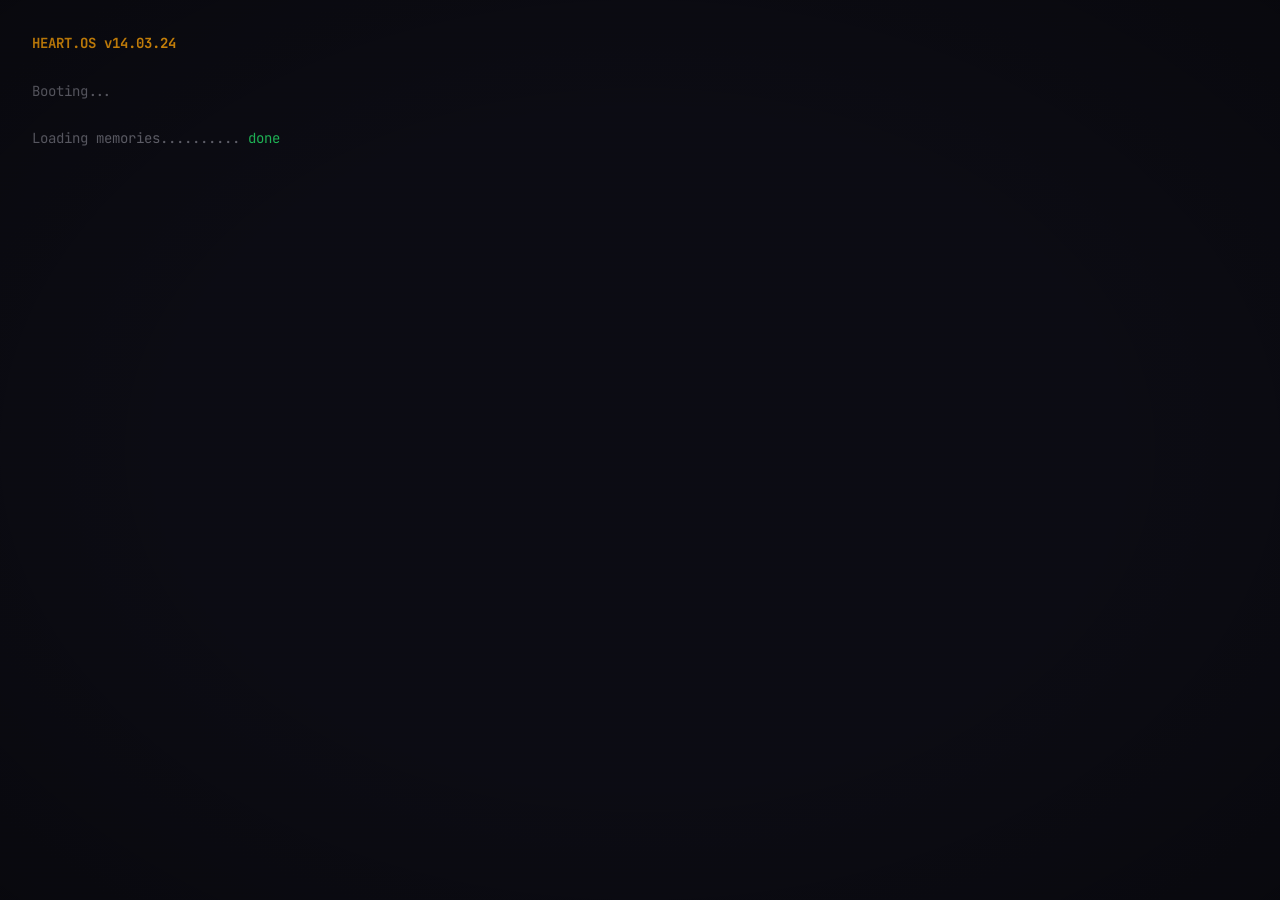
==== commit 25540b20: "Rebuild valentine site as interactive terminal puzzle experience Replace the rock/metal themed scrol" ====
--- a/valentine/index.html
+++ b/valentine/index.html
@@ -1,484 +1,54 @@
 <!DOCTYPE html>
 <html lang="en">
 <head>
-    <meta charset="UTF-8">
-    <meta name="viewport" content="width=device-width, initial-scale=1.0">
-    <title>THE ETERNAL TOUR</title>
-    <link rel="preconnect" href="https://fonts.googleapis.com">
-    <link rel="preconnect" href="https://fonts.gstatic.com" crossorigin>
-    <link href="https://fonts.googleapis.com/css2?family=Metal+Mania&family=Bebas+Neue&family=Oswald:wght@300;400;600&family=Caveat:wght@400;700&family=Share+Tech+Mono&display=swap" rel="stylesheet">
-    <link rel="stylesheet" href="css/style.css">
+  <meta charset="UTF-8">
+  <meta name="viewport" content="width=device-width, initial-scale=1.0, maximum-scale=1.0, user-scalable=no">
+  <title>HEART.OS</title>
+  <link rel="preconnect" href="https://fonts.googleapis.com">
+  <link href="https://fonts.googleapis.com/css2?family=JetBrains+Mono:wght@400;700&family=Playfair+Display:ital,wght@0,400;0,700;1,400;1,700&display=swap" rel="stylesheet">
+  <link rel="stylesheet" href="css/style.css">
 </head>
 <body>
+  <!-- Scanline overlay -->
+  <div id="scanlines"></div>
 
-    <!-- ==================== PERSISTENT UI ==================== -->
+  <!-- Boot Screen -->
+  <div id="boot-screen">
+    <div id="boot-text"></div>
+  </div>
 
-    <!-- Vinyl Navigator (fixed bottom-right) -->
-    <div id="vinyl-nav" aria-hidden="true">
-        <div class="vinyl-record">
-            <div class="vinyl-grooves"></div>
-            <div class="vinyl-label">THE ETERNAL TOUR</div>
-        </div>
-        <div class="vinyl-tonearm"></div>
-        <div class="vinyl-tooltip"></div>
+  <!-- Terminal Screen -->
+  <div id="terminal-screen" class="hidden">
+    <div id="fragment-counter">
+      <span class="frag" id="frag-1">_</span>
+      <span class="frag" id="frag-2">_</span>
+      <span class="frag" id="frag-3">_</span>
     </div>
+    <div id="terminal">
+      <div id="output"></div>
+      <div id="input-line">
+        <span id="prompt">manas@heart:~$&nbsp;</span>
+        <input type="text" id="cmd" autocomplete="off" autocorrect="off" autocapitalize="off" spellcheck="false">
+      </div>
+    </div>
+  </div>
 
-    <!-- Concert Wristband (fixed left edge) -->
-    <div id="wristband" aria-hidden="true">
-        <div class="stamp" data-section="0"></div>
-        <div class="stamp" data-section="1"></div>
-        <div class="stamp" data-section="2"></div>
-        <div class="stamp" data-section="3"></div>
-        <div class="stamp" data-section="4"></div>
-        <div class="stamp" data-section="5"></div>
-        <div class="stamp" data-section="6"></div>
-        <div class="stamp" data-section="7"></div>
+  <!-- Reveal Screen -->
+  <div id="reveal-screen" class="hidden">
+    <canvas id="hearts-canvas"></canvas>
+    <div id="reveal-content">
+      <p id="reveal-message"></p>
+      <div id="reveal-buttons" class="hidden">
+        <button id="btn-yes">Yes!</button>
+        <button id="btn-no">nah</button>
+      </div>
     </div>
+    <div id="celebration" class="hidden">
+      <canvas id="confetti-canvas"></canvas>
+      <div id="celeb-text"></div>
+    </div>
+  </div>
 
-    <!-- Canvas for particles (embers, confetti, etc.) -->
-    <canvas id="particles-canvas"></canvas>
-
-    <!-- ==================== SECTION 0: SOUNDCHECK (Hero) ==================== -->
-    <section id="soundcheck" class="section" data-section="0">
-        <div class="spotlight"></div>
-        <h1 class="hero-title neon-flicker">THE ETERNAL TOUR</h1>
-        <p class="hero-subtitle">A World Tour in 7 Acts</p>
-        <p class="hero-quote lyric-quote">"It's been a long time since I rock and rolled..."<span class="lyric-attr"> — Led Zeppelin</span></p>
-        <div class="scroll-prompt">
-            <span>ENTER THE PIT</span>
-            <span class="arrow-bounce">↓</span>
-        </div>
-    </section>
-
-    <!-- ==================== SECTION 1: BACKSTAGE PASS ==================== -->
-    <section id="backstage-pass" class="section" data-section="1">
-        <div class="section-inner">
-            <div class="lanyard"></div>
-            <div class="pass-card">
-                <div class="pass-holographic"></div>
-                <div class="pass-content">
-                    <div class="pass-header">VIP ALL ACCESS</div>
-                    <div class="pass-id" id="pass-number">#140324</div>
-                    <div class="pass-avatar">
-                        <div class="silhouette"></div>
-                    </div>
-                    <div class="pass-name">MANAS</div>
-                    <div class="pass-tour">THE ETERNAL TOUR</div>
-                </div>
-            </div>
-            <p class="pass-description">This pass grants the holder unlimited access to THE ETERNAL TOUR — a retrospective of the greatest show never staged.</p>
-            <p class="lyric-quote faint-lyric">"All you need is love." — Beatles</p>
-        </div>
-    </section>
-
-    <!-- ==================== SECTION 2: TOUR DATES ==================== -->
-    <section id="tour-dates" class="section" data-section="2">
-        <div class="section-inner">
-            <div class="poster">
-                <h2 class="poster-title">TOUR DATES</h2>
-                <div class="poster-subtitle">THE ETERNAL TOUR — WORLD TOUR 2024-2026</div>
-                <div class="tour-list">
-                    <div class="tour-date" data-animate>
-                        <span class="date">MAR 14</span>
-                        <span class="city" id="tokyo-city">TOKYO, JAPAN</span>
-                        <span class="venue">The Bumble Arena</span>
-                        <span class="sold-out">SOLD OUT</span>
-                    </div>
-                    <div class="tour-date" data-animate>
-                        <span class="date">MAY 28</span>
-                        <span class="city">SINGAPORE</span>
-                        <span class="venue">First Encounter Stadium</span>
-                        <span class="sold-out">SOLD OUT</span>
-                    </div>
-                    <div class="tour-date" data-animate>
-                        <span class="date">MAY 30</span>
-                        <span class="city">SINGAPORE</span>
-                        <span class="venue" id="beautiful-night">The Beautiful Night Club</span>
-                        <span class="sold-out">SOLD OUT</span>
-                    </div>
-                    <div class="tour-date" data-animate>
-                        <span class="date">JUN 05</span>
-                        <span class="city">SINGAPORE</span>
-                        <span class="venue">The Official Coliseum</span>
-                        <span class="sold-out">SOLD OUT</span>
-                    </div>
-                    <div class="tour-date" data-animate>
-                        <span class="date">JUL 19</span>
-                        <span class="city">SINGAPORE</span>
-                        <span class="venue">The Forever Amphitheatre</span>
-                        <span class="sold-out">SOLD OUT</span>
-                    </div>
-                    <div class="tour-date" data-animate>
-                        <span class="date">SEPT 2026</span>
-                        <span class="city">SAME COUNTRY</span>
-                        <span class="venue">The Reunion Arena</span>
-                        <span class="sold-out">SOLD OUT</span>
-                    </div>
-                    <div class="tour-date tonight" data-animate>
-                        <span class="date">FEB 14, 2026</span>
-                        <span class="city">YOUR HEART</span>
-                        <span class="venue">The Grand Finale Dome</span>
-                        <span class="tonight-badge">TONIGHT</span>
-                    </div>
-                </div>
-                <p class="poster-quote">"We'll be riding the highway to hell... together."</p>
-            </div>
-            <!-- Easter egg 2: starry night overlay -->
-            <div id="starry-night-overlay" class="hidden-overlay">
-                <p class="starry-text">"That was the most beautiful night of my life."</p>
-            </div>
-        </div>
-    </section>
-
-    <!-- ==================== SECTION 3: THE SETLIST ==================== -->
-    <section id="setlist" class="section" data-section="3">
-        <div class="section-inner">
-            <div class="setlist-paper">
-                <div class="tape"></div>
-                <div class="setlist-content">
-                    <div class="setlist-header">SETLIST — THE ETERNAL TOUR</div>
-                    <div class="setlist-divider">═══════════════════════════</div>
-                    <ol class="setlist-songs">
-                        <li class="song" data-animate>Swipe Right in Tokyo</li>
-                        <li class="song" data-animate>First Date Butterflies <span class="song-note">(Extended Mix)</span></li>
-                        <li class="song" data-animate id="thunder-song">Three Days of Thunder ⚡</li>
-                        <li class="song" data-animate>Making It Official <span class="song-note">(The June 5th Anthem)</span></li>
-                        <li class="song" data-animate>Building Our Kingdom <span class="song-note">(Singapore Sessions)</span></li>
-                        <li class="song" data-animate>The Ring <span class="song-note">(Acoustic)</span></li>
-                        <li class="song" data-animate id="ocean-song">Ocean Apart <span class="song-note">(The Wharton Blues)</span></li>
-                        <li class="song" data-animate>Counting Down the Days</li>
-                        <li class="song" data-animate>Same Country, Same Sky <span class="song-note">(2026 Remix)</span></li>
-                    </ol>
-                    <div class="setlist-divider">────────────────────────</div>
-                    <div class="song encore-song" data-animate>10. BE MY VALENTINE — THE ENCORE</div>
-                </div>
-                <!-- Easter egg 5: teardrop -->
-                <div id="teardrop" class="teardrop"></div>
-            </div>
-            <p class="lyric-quote section-quote">"So close, no matter how far..." — Metallica, "Nothing Else Matters"</p>
-        </div>
-    </section>
-
-    <!-- ==================== SECTION 4: THE DISCOGRAPHY ==================== -->
-    <section id="discography" class="section" data-section="4">
-        <div class="section-inner">
-            <h2 class="section-title">THE DISCOGRAPHY</h2>
-            <div class="album-grid">
-                <!-- Album 1: SWIPE RIGHT -->
-                <div class="album-card" data-animate>
-                    <div class="album-inner">
-                        <div class="album-front album-swipe-right">
-                            <div class="album-art">
-                                <div class="hexagon"></div>
-                                <div class="lightning-bolt"></div>
-                            </div>
-                            <div class="album-title">"SWIPE RIGHT"</div>
-                            <div class="album-date">Mar 2024</div>
-                        </div>
-                        <div class="album-back">
-                            <div class="liner-notes">
-                                <div class="review-stars">★★★★★</div>
-                                <p>"A debut that rewrote the rules. Who knew a single swipe could launch a world tour?"</p>
-                                <span class="review-source">— Rolling Stone</span>
-                            </div>
-                        </div>
-                    </div>
-                </div>
-
-                <!-- Album 2: FIRST CONTACT -->
-                <div class="album-card" data-animate>
-                    <div class="album-inner">
-                        <div class="album-front album-first-contact">
-                            <div class="album-art">
-                                <div class="spotlight-circle left"></div>
-                                <div class="spotlight-circle right"></div>
-                            </div>
-                            <div class="album-title">"FIRST CONTACT"</div>
-                            <div class="album-date">May 2024</div>
-                        </div>
-                        <div class="album-back">
-                            <div class="liner-notes">
-                                <div class="review-stars">★★★★★</div>
-                                <p>"Two worlds collide in a symphony of sparks. Instant classic."</p>
-                                <span class="review-source">— Q Magazine</span>
-                            </div>
-                        </div>
-                    </div>
-                </div>
-
-                <!-- Album 3: THREE DAYS OF THUNDER -->
-                <div class="album-card" data-animate>
-                    <div class="album-inner">
-                        <div class="album-front album-thunder">
-                            <div class="album-art">
-                                <div class="bolt bolt-1"></div>
-                                <div class="bolt bolt-2"></div>
-                                <div class="bolt bolt-3"></div>
-                            </div>
-                            <div class="album-title">"THREE DAYS OF THUNDER"</div>
-                            <div class="album-date">May–Jun 2024</div>
-                        </div>
-                        <div class="album-back">
-                            <div class="liner-notes">
-                                <div class="review-stars">★★★★★</div>
-                                <p>"Raw. Unhinged. Three days that changed the genre forever."</p>
-                                <span class="review-source">— NME</span>
-                            </div>
-                        </div>
-                    </div>
-                </div>
-
-                <!-- Album 4: OFFICIAL -->
-                <div class="album-card" data-animate>
-                    <div class="album-inner">
-                        <div class="album-front album-official">
-                            <div class="album-art">
-                                <div class="stamp-text">OFFICIAL</div>
-                            </div>
-                            <div class="album-title">"OFFICIAL"</div>
-                            <div class="album-date">Jun 5, 2024</div>
-                        </div>
-                        <div class="album-back">
-                            <div class="liner-notes">
-                                <div class="review-stars">★★★★★</div>
-                                <p>"The paperwork is signed, the deal is sealed. A power move."</p>
-                                <span class="review-source">— Kerrang!</span>
-                            </div>
-                        </div>
-                    </div>
-                </div>
-
-                <!-- Album 5: HOME -->
-                <div class="album-card" data-animate>
-                    <div class="album-inner">
-                        <div class="album-front album-home">
-                            <div class="album-art">
-                                <div class="skyline">
-                                    <div class="building b1"></div>
-                                    <div class="building b2"></div>
-                                    <div class="building b3"></div>
-                                    <div class="building b4"></div>
-                                    <div class="building b5"></div>
-                                </div>
-                                <div class="warm-window"></div>
-                            </div>
-                            <div class="album-title">"HOME"</div>
-                            <div class="album-date">2024</div>
-                        </div>
-                        <div class="album-back">
-                            <div class="liner-notes">
-                                <div class="review-stars">★★★★★</div>
-                                <p>"Home isn't a place — it's a person. This album proves it."</p>
-                                <span class="review-source">— The Guardian</span>
-                            </div>
-                        </div>
-                    </div>
-                </div>
-
-                <!-- Album 6: THE RING -->
-                <div class="album-card" data-animate id="ring-album">
-                    <div class="album-inner">
-                        <div class="album-front album-ring">
-                            <div class="album-art">
-                                <div class="golden-ring"></div>
-                            </div>
-                            <div class="album-title">"THE RING"</div>
-                            <div class="album-date">Jul 19</div>
-                        </div>
-                        <div class="album-back">
-                            <div class="liner-notes">
-                                <div class="review-stars">★★★★★</div>
-                                <p>"The purest note ever struck. Platinum on arrival."</p>
-                                <span class="review-source">— Pitchfork</span>
-                            </div>
-                        </div>
-                    </div>
-                </div>
-
-                <!-- Album 7: OCEAN APART -->
-                <div class="album-card" data-animate>
-                    <div class="album-inner">
-                        <div class="album-front album-ocean">
-                            <div class="album-art">
-                                <div class="ocean-split">
-                                    <div class="warm-side"></div>
-                                    <div class="cool-side"></div>
-                                </div>
-                                <div class="soundwave"></div>
-                            </div>
-                            <div class="album-title">"OCEAN APART"</div>
-                            <div class="album-date">2025–2026</div>
-                        </div>
-                        <div class="album-back">
-                            <div class="liner-notes">
-                                <div class="review-stars">★★★★☆</div>
-                                <p>"Heart-wrenching. The distance only made the harmonies richer."</p>
-                                <span class="review-source">— Billboard</span>
-                            </div>
-                        </div>
-                    </div>
-                </div>
-
-                <!-- Album 8: REUNION TOUR -->
-                <div class="album-card" data-animate>
-                    <div class="album-inner">
-                        <div class="album-front album-reunion">
-                            <div class="album-art">
-                                <div class="converging-lights">
-                                    <div class="light-beam left-beam"></div>
-                                    <div class="light-beam right-beam"></div>
-                                    <div class="bright-point"></div>
-                                </div>
-                            </div>
-                            <div class="album-title">"REUNION TOUR"</div>
-                            <div class="album-date">Sept 2026</div>
-                        </div>
-                        <div class="album-back">
-                            <div class="liner-notes">
-                                <div class="review-stars">★★★★★</div>
-                                <p>"The comeback of the century. Every note screams 'I'm home.'"</p>
-                                <span class="review-source">— Consequence of Sound</span>
-                            </div>
-                        </div>
-                    </div>
-                </div>
-            </div>
-        </div>
-    </section>
-
-    <!-- ==================== SECTION 5: THE STAGE ==================== -->
-    <section id="the-stage" class="section" data-section="5">
-        <div class="stage-lights">
-            <div class="stage-light light-crimson"></div>
-            <div class="stage-light light-gold"></div>
-            <div class="stage-light light-violet"></div>
-            <div class="stage-light light-white"></div>
-        </div>
-        <div class="stage-content">
-            <h2 class="stage-text">FROM TOKYO TO SINGAPORE. FROM BUMBLE TO FOREVER. 22,000 MILES. ZERO REGRETS.</h2>
-            <div class="guitar-strings">
-                <div class="guitar-string" data-string="0" data-note="E2"></div>
-                <div class="guitar-string" data-string="1" data-note="A2"></div>
-                <div class="guitar-string" data-string="2" data-note="D3"></div>
-                <div class="guitar-string" data-string="3" data-note="G3"></div>
-                <div class="guitar-string" data-string="4" data-note="B3"></div>
-                <div class="guitar-string" data-string="5" data-note="E4"></div>
-            </div>
-            <p class="lyric-quote stage-quote">"Stairway to Heaven? Nah. Stairway to You."</p>
-        </div>
-        <canvas id="ember-canvas"></canvas>
-    </section>
-
-    <!-- ==================== HIDDEN BACKSTAGE DOOR (between sections 5 & 6) ==================== -->
-    <div id="backstage-door" class="backstage-door">
-        <div class="door-frame">
-            <div class="door-knob"></div>
-        </div>
-    </div>
-
-    <!-- Backstage Overlay -->
-    <div id="backstage-overlay" class="backstage-overlay">
-        <button class="backstage-close" aria-label="Close backstage">&times;</button>
-        <div class="lightbulb-container">
-            <div class="lightbulb-wire"></div>
-            <div class="lightbulb">
-                <div class="bulb-glow"></div>
-            </div>
-        </div>
-        <div class="backstage-letter">
-            <p>Behind every great show, there's a moment before the curtain rises where everything is quiet. This is that moment.</p>
-            <p>Before the lights, before the music, before the crowd — there's just us.</p>
-            <p>And honestly? That's the best part.</p>
-            <p>The show is great, but the quiet moments with you? That's the real tour.</p>
-            <p>I love you, Manas. Always have. Always will.</p>
-            <p class="backstage-signoff">Now get back out there — the encore is waiting.</p>
-        </div>
-    </div>
-
-    <!-- ==================== SECTION 6: THE TICKET STUB ==================== -->
-    <section id="ticket-stub" class="section" data-section="6">
-        <div class="section-inner">
-            <div class="ticket" id="the-ticket">
-                <div class="ticket-inner">
-                    <div class="ticket-front">
-                        <div class="ticket-perforation"></div>
-                        <div class="ticket-main">
-                            <div class="ticket-header">ADMIT ONE</div>
-                            <div class="ticket-event">THE ETERNAL TOUR — GRAND FINALE</div>
-                            <div class="ticket-details">
-                                <div class="ticket-row"><span class="ticket-label">VENUE:</span> <span class="ticket-value">YOUR HEART</span></div>
-                                <div class="ticket-row"><span class="ticket-label">DATE:</span> <span class="ticket-value">FEBRUARY 14, 2026</span></div>
-                                <div class="ticket-row">
-                                    <span><span class="ticket-label">SEAT:</span> <span class="ticket-value">FOREVER</span></span>
-                                    <span><span class="ticket-label">ROW:</span> <span class="ticket-value">ALWAYS</span></span>
-                                </div>
-                                <div class="ticket-row">
-                                    <span><span class="ticket-label">GATE:</span> <span class="ticket-value">LOVE</span></span>
-                                    <span><span class="ticket-label">PRICE:</span> <span class="ticket-value">PRICELESS</span></span>
-                                </div>
-                            </div>
-                        </div>
-                        <div class="ticket-stub-side">
-                            <div class="ticket-stub-text">STUB</div>
-                            <div class="ticket-stub-id">#140324</div>
-                        </div>
-                    </div>
-                    <div class="ticket-back">
-                        <p class="ticket-back-text">"I wrote this on the back of the ticket so no one would see it. You're the best thing that ever happened to me. Every moment since March 14th has been the greatest show of my life."</p>
-                        <p class="ticket-back-sign">— Your biggest fan</p>
-                    </div>
-                </div>
-            </div>
-        </div>
-    </section>
-
-    <!-- ==================== SECTION 7: THE ENCORE ==================== -->
-    <section id="encore" class="section" data-section="7">
-        <div class="encore-overlay"></div>
-        <div class="encore-content">
-            <div class="encore-chant">EN-CORE!</div>
-            <div class="encore-spotlight"></div>
-            <h2 class="encore-name" id="encore-name">
-                <span class="letter" data-letter="M">M</span><span class="letter">A</span><span class="letter">N</span><span class="letter">A</span><span class="letter">S</span>
-            </h2>
-            <h3 class="encore-question">WILL YOU BE MY VALENTINE?</h3>
-            <div class="encore-buttons">
-                <button id="btn-hell-yes" class="btn-yes">HELL YES 🤘</button>
-                <button id="btn-convince" class="btn-convince">NEED MORE CONVINCING</button>
-            </div>
-            <div class="convince-reasons"></div>
-            <div class="celebration">
-                <h2 class="celebration-title">THE TOUR CONTINUES FOREVER.</h2>
-                <p class="celebration-message">I love you more than any song could say. Happy Valentine's Day, my forever headliner.</p>
-                <p class="celebration-quote lyric-quote">"And in the end, the love you take is equal to the love you make." — Beatles</p>
-            </div>
-        </div>
-        <canvas id="celebration-canvas"></canvas>
-    </section>
-
-    <!-- ==================== FOOTER ==================== -->
-    <footer id="site-footer">
-        <p class="footer-secret">P.S. You're the only person who would scroll this far. That's why I love you.</p>
-    </footer>
-
-    <!-- ==================== CUSTOM RIGHT-CLICK MENU ==================== -->
-    <div id="custom-context-menu" class="context-menu">
-        <p>Looking for secrets? You're warmer than you think. 🔥</p>
-    </div>
-
-    <!-- ==================== KONAMI CODE OVERLAY ==================== -->
-    <div id="konami-overlay" class="konami-overlay">
-        <p class="konami-text">I'd go into any mosh pit for you.</p>
-    </div>
-
-    <!-- Airplane for easter egg 3 -->
-    <div id="airplane" class="airplane">✈</div>
-
-    <!-- Scripts -->
-    <script src="js/particles.js"></script>
-    <script src="js/audio.js"></script>
-    <script src="js/main.js"></script>
-    <script src="js/easter-eggs.js"></script>
-    <script src="js/finale.js"></script>
+  <script src="js/terminal.js"></script>
 </body>
 </html>
--- a/valentine/css/style.css
+++ b/valentine/css/style.css
@@ -1,2052 +1,474 @@
 /* ===================================================================
-   THE ETERNAL TOUR — CSS Design System
-   =================================================================== */
-
-/* --- Custom Properties --- */
+   HEART.OS — Terminal Valentine Experience
+   =================================================================== */
+
 :root {
-    --bg-deep: #0a0a0a;
-    --bg-alt: #141414;
-    --primary: #e63946;
-    --secondary: #f4a261;
-    --tertiary: #9b5de5;
-    --text: #f1f1f1;
-    --text-muted: #888;
-    --font-metal: 'Metal Mania', cursive;
-    --font-bebas: 'Bebas Neue', sans-serif;
-    --font-body: 'Oswald', sans-serif;
-    --font-hand: 'Caveat', cursive;
-    --font-mono: 'Share Tech Mono', monospace;
-}
-
-/* --- Reset --- */
+  --bg: #0c0c14;
+  --bg-light: #12121e;
+  --text: #d4d4d8;
+  --text-dim: #6b6b76;
+  --accent: #f59e0b;
+  --accent-glow: rgba(245, 158, 11, 0.4);
+  --green: #22c55e;
+  --red: #ef4444;
+  --pink: #ec4899;
+  --blue: #3b82f6;
+  --font-mono: 'JetBrains Mono', 'Courier New', monospace;
+  --font-serif: 'Playfair Display', Georgia, serif;
+}
+
 *, *::before, *::after {
-    margin: 0;
-    padding: 0;
-    box-sizing: border-box;
-}
-
-html {
-    scroll-behavior: smooth;
-    overflow-x: hidden;
+  margin: 0;
+  padding: 0;
+  box-sizing: border-box;
+}
+
+html, body {
+  height: 100%;
+  overflow: hidden;
 }
 
 body {
-    background: var(--bg-deep);
-    color: var(--text);
-    font-family: var(--font-body);
-    overflow-x: hidden;
-    cursor: default;
-}
-
-/* Grunge noise overlay */
-body::after {
-    content: '';
-    position: fixed;
-    top: 0; left: 0; right: 0; bottom: 0;
-    pointer-events: none;
-    z-index: 9999;
-    opacity: 0.03;
-    background-image: url("data:image/svg+xml,%3Csvg viewBox='0 0 256 256' xmlns='http://www.w3.org/2000/svg'%3E%3Cfilter id='noise'%3E%3CfeTurbulence type='fractalNoise' baseFrequency='0.9' numOctaves='4' stitchTiles='stitch'/%3E%3C/filter%3E%3Crect width='100%25' height='100%25' filter='url(%23noise)'/%3E%3C/svg%3E");
-    background-repeat: repeat;
-    background-size: 256px 256px;
-}
-
-/* Vignette */
-body::before {
-    content: '';
-    position: fixed;
-    top: 0; left: 0; right: 0; bottom: 0;
-    pointer-events: none;
-    z-index: 9998;
-    background: radial-gradient(ellipse at center, transparent 50%, rgba(0,0,0,0.6) 100%);
-}
-
-/* Guitar pick cursor (easter egg 10) */
-body.guitar-pick-cursor,
-body.guitar-pick-cursor * {
-    cursor: url("data:image/svg+xml,%3Csvg xmlns='http://www.w3.org/2000/svg' width='24' height='28' viewBox='0 0 24 28'%3E%3Cpath d='M12 0C6 0 2 4 2 10c0 8 10 18 10 18s10-10 10-18C22 4 18 0 12 0z' fill='%23f4a261' stroke='%23e63946' stroke-width='1'/%3E%3Ctext x='12' y='14' text-anchor='middle' font-size='8' fill='%23000'%3E♪%3C/text%3E%3C/svg%3E") 12 14, auto !important;
-}
-
-/* --- Utility --- */
+  background: var(--bg);
+  color: var(--text);
+  font-family: var(--font-mono);
+  font-size: 14px;
+  line-height: 1.6;
+}
+
 .hidden { display: none !important; }
 
-/* --- Sections --- */
-.section {
-    min-height: 100vh;
-    position: relative;
-    display: flex;
-    flex-direction: column;
-    align-items: center;
-    justify-content: center;
-    padding: 4rem 2rem;
-    overflow: hidden;
-}
-
-.section:nth-child(even) {
-    background: var(--bg-alt);
-}
-
-.section-inner {
-    max-width: 900px;
-    width: 100%;
-    margin: 0 auto;
-    position: relative;
-    z-index: 2;
-}
-
-.section-title {
-    font-family: var(--font-bebas);
-    font-size: clamp(2.5rem, 6vw, 4rem);
-    letter-spacing: 0.15em;
-    text-align: center;
-    margin-bottom: 3rem;
-    color: var(--primary);
-}
-
-/* --- Lyric Quotes --- */
-.lyric-quote {
-    font-family: var(--font-hand);
-    font-style: italic;
-    color: var(--text-muted);
-    font-size: 1.2rem;
-    text-align: center;
-}
-
-.faint-lyric {
-    opacity: 0.15;
-    margin-top: 3rem;
-}
-
-.lyric-attr {
-    opacity: 0.5;
-    font-size: 0.9em;
-}
-
-/* --- Scroll Animations --- */
-[data-animate] {
-    opacity: 0;
-    transform: translateY(30px);
-    transition: opacity 0.6s ease, transform 0.6s ease;
-}
-
-[data-animate].visible {
-    opacity: 1;
-    transform: translateY(0);
-}
-
-/* ===================================================================
-   SECTION 0: SOUNDCHECK (Hero)
-   =================================================================== */
-#soundcheck {
-    background: var(--bg-deep);
-    min-height: 100vh;
-}
-
-.spotlight {
-    position: absolute;
-    width: 400px;
-    height: 400px;
-    border-radius: 50%;
-    background: radial-gradient(circle, rgba(230,57,70,0.15) 0%, transparent 70%);
-    top: 50%;
-    left: 50%;
-    transform: translate(-50%, -50%);
-    animation: spotlightPulse 4s ease-in-out infinite;
-}
-
-@keyframes spotlightPulse {
-    0%, 100% { opacity: 0.6; transform: translate(-50%, -50%) scale(1); }
-    50% { opacity: 1; transform: translate(-50%, -50%) scale(1.2); }
-}
-
-.hero-title {
-    font-family: var(--font-metal);
-    font-size: clamp(3rem, 10vw, 7rem);
-    text-align: center;
-    color: var(--primary);
-    text-shadow:
-        0 0 2px var(--primary),
-        0 0 10px var(--primary),
-        0 0 20px rgba(230,57,70,0.5),
-        0 0 40px rgba(230,57,70,0.3);
-    position: relative;
-    z-index: 2;
-    letter-spacing: 0.05em;
-}
-
-/* Neon flicker */
-.neon-flicker {
-    animation: neonFlicker 3s infinite;
-}
-
-@keyframes neonFlicker {
-    0%, 19%, 21%, 23%, 25%, 54%, 56%, 100% {
-        text-shadow:
-            0 0 2px var(--primary),
-            0 0 10px var(--primary),
-            0 0 20px rgba(230,57,70,0.5),
-            0 0 40px rgba(230,57,70,0.3);
-        opacity: 1;
-    }
-    20%, 24%, 55% {
-        text-shadow: none;
-        opacity: 0.6;
-    }
-}
-
-.hero-subtitle {
-    font-family: var(--font-bebas);
-    font-size: clamp(1.2rem, 3vw, 2rem);
-    letter-spacing: 0.3em;
-    color: var(--text);
-    text-align: center;
-    margin-top: 1rem;
-    opacity: 0.8;
-}
-
-.hero-quote {
-    margin-top: 2rem;
-    opacity: 0.4;
-}
-
-.scroll-prompt {
-    position: absolute;
-    bottom: 3rem;
-    display: flex;
-    flex-direction: column;
-    align-items: center;
-    gap: 0.5rem;
-    font-family: var(--font-bebas);
-    font-size: 1.2rem;
-    letter-spacing: 0.2em;
-    color: var(--secondary);
-    opacity: 0.7;
-    animation: fadeInUp 2s ease 1s both;
-}
-
-.arrow-bounce {
-    animation: bounce 1.5s ease infinite;
-    font-size: 1.5rem;
-}
-
-@keyframes bounce {
-    0%, 100% { transform: translateY(0); }
-    50% { transform: translateY(10px); }
-}
-
-@keyframes fadeInUp {
-    from { opacity: 0; transform: translateY(20px); }
-    to { opacity: 0.7; transform: translateY(0); }
-}
-
-/* ===================================================================
-   SECTION 1: BACKSTAGE PASS
-   =================================================================== */
-#backstage-pass {
-    background: var(--bg-alt);
-}
-
-#backstage-pass .section-inner {
-    display: flex;
-    flex-direction: column;
-    align-items: center;
-}
-
-.lanyard {
-    width: 3px;
-    height: 80px;
-    background: linear-gradient(to bottom, var(--text-muted), var(--secondary));
-    margin-bottom: -2px;
-}
-
-.pass-card {
-    width: 320px;
-    min-height: 420px;
-    background: #1a1a2e;
-    border-radius: 16px;
-    position: relative;
-    overflow: hidden;
-    box-shadow: 0 20px 60px rgba(0,0,0,0.5);
-    animation: passSway 4s ease-in-out infinite;
-    transform-origin: top center;
-}
-
-@keyframes passSway {
-    0%, 100% { transform: rotate(-1deg); }
-    50% { transform: rotate(1deg); }
-}
-
-.pass-holographic {
-    position: absolute;
-    top: 0; left: 0; right: 0; bottom: 0;
-    background: linear-gradient(
-        135deg,
-        transparent 20%,
-        rgba(155, 93, 229, 0.1) 30%,
-        rgba(244, 162, 97, 0.1) 40%,
-        transparent 50%,
-        rgba(230, 57, 70, 0.1) 60%,
-        rgba(155, 93, 229, 0.1) 70%,
-        transparent 80%
-    );
-    background-size: 200% 200%;
-    animation: holoShimmer 3s ease infinite;
-    pointer-events: none;
-}
-
-@keyframes holoShimmer {
-    0% { background-position: 0% 0%; }
-    100% { background-position: 200% 200%; }
-}
-
-.pass-content {
-    position: relative;
-    z-index: 1;
-    padding: 2rem;
-    display: flex;
-    flex-direction: column;
-    align-items: center;
-    gap: 1rem;
-    text-align: center;
-}
-
-.pass-header {
-    font-family: var(--font-bebas);
-    font-size: 2rem;
-    letter-spacing: 0.3em;
-    color: var(--secondary);
-    border-bottom: 2px solid var(--secondary);
-    padding-bottom: 0.5rem;
-    width: 100%;
-}
-
-.pass-id {
-    font-family: var(--font-mono);
-    font-size: 1.4rem;
-    color: var(--primary);
-    cursor: pointer;
-    transition: text-shadow 0.3s;
-}
-
-.pass-id:hover {
-    text-shadow: 0 0 10px var(--primary);
-}
-
-.pass-avatar {
-    width: 100px;
-    height: 100px;
-    border-radius: 50%;
-    background: #2a2a3e;
-    display: flex;
-    align-items: center;
-    justify-content: center;
-    overflow: hidden;
-}
-
-.silhouette {
-    width: 50px;
-    height: 70px;
-    background: #3a3a4e;
-    border-radius: 50% 50% 0 0;
-    position: relative;
-}
-
-.silhouette::before {
-    content: '';
-    width: 35px;
-    height: 35px;
-    background: #3a3a4e;
-    border-radius: 50%;
-    position: absolute;
-    top: -20px;
-    left: 50%;
-    transform: translateX(-50%);
-}
-
-.pass-name {
-    font-family: var(--font-metal);
-    font-size: 2.5rem;
-    color: var(--text);
-    letter-spacing: 0.1em;
-}
-
-.pass-tour {
-    font-family: var(--font-bebas);
-    font-size: 1rem;
-    letter-spacing: 0.4em;
-    color: var(--text-muted);
-}
-
-.pass-description {
-    margin-top: 2rem;
-    font-family: var(--font-body);
-    font-size: 1rem;
-    color: var(--text-muted);
-    text-align: center;
-    max-width: 500px;
-    line-height: 1.6;
-}
-
-/* ===================================================================
-   SECTION 2: TOUR DATES
-   =================================================================== */
-#tour-dates {
-    background: var(--bg-deep);
-}
-
-.poster {
-    background: #111;
-    border: 2px solid #333;
-    padding: 3rem 2rem;
-    position: relative;
-    max-width: 700px;
-    margin: 0 auto;
-    clip-path: polygon(
-        0% 2%, 3% 0%, 97% 0%, 100% 3%,
-        100% 97%, 98% 100%, 2% 100%, 0% 98%
-    );
-}
-
-.poster::before {
-    content: '';
-    position: absolute;
-    top: 0; left: 0; right: 0; bottom: 0;
-    background:
-        radial-gradient(circle at 20% 30%, rgba(230,57,70,0.05) 0%, transparent 50%),
-        radial-gradient(circle at 80% 70%, rgba(244,162,97,0.05) 0%, transparent 50%);
-    pointer-events: none;
-}
-
-.poster-title {
-    font-family: var(--font-metal);
-    font-size: clamp(2rem, 5vw, 3.5rem);
-    text-align: center;
-    color: var(--primary);
-    text-shadow: 0 0 20px rgba(230,57,70,0.3);
-    margin-bottom: 0.5rem;
-}
-
-.poster-subtitle {
-    font-family: var(--font-bebas);
-    font-size: 1rem;
-    letter-spacing: 0.3em;
-    text-align: center;
-    color: var(--text-muted);
-    margin-bottom: 2rem;
-    padding-bottom: 1rem;
-    border-bottom: 1px solid #333;
-}
-
-.tour-list {
-    display: flex;
-    flex-direction: column;
-    gap: 0;
-}
-
-.tour-date {
-    display: grid;
-    grid-template-columns: 120px 1fr auto;
-    gap: 1rem;
-    padding: 0.8rem 0;
-    border-bottom: 1px solid #222;
-    align-items: center;
-    position: relative;
-}
-
-.tour-date .date {
-    font-family: var(--font-mono);
-    font-size: 0.85rem;
-    color: var(--secondary);
-}
-
-.tour-date .city {
-    font-family: var(--font-bebas);
-    font-size: 1.3rem;
-    letter-spacing: 0.1em;
-    cursor: pointer;
-}
-
-.tour-date .venue {
-    font-family: var(--font-body);
-    font-size: 0.8rem;
-    color: var(--text-muted);
-    font-weight: 300;
-    cursor: pointer;
-}
-
-.sold-out {
-    font-family: var(--font-bebas);
-    font-size: 0.9rem;
-    color: var(--primary);
-    border: 2px solid var(--primary);
-    padding: 2px 8px;
-    transform: rotate(-5deg);
-    opacity: 0.7;
-    letter-spacing: 0.1em;
-    grid-column: 1 / -1;
-    justify-self: end;
-    margin-top: -0.5rem;
-}
-
-.tonight-badge {
-    font-family: var(--font-bebas);
-    font-size: 1.1rem;
-    color: var(--bg-deep);
-    background: var(--primary);
-    padding: 4px 16px;
-    letter-spacing: 0.2em;
-    animation: tonightPulse 2s ease-in-out infinite;
-    grid-column: 1 / -1;
-    justify-self: end;
-}
-
-@keyframes tonightPulse {
-    0%, 100% { box-shadow: 0 0 10px rgba(230,57,70,0.5); }
-    50% { box-shadow: 0 0 30px rgba(230,57,70,0.8); }
-}
-
-.tour-date.tonight {
-    border: 1px solid var(--primary);
-    padding: 1rem;
-    margin-top: 0.5rem;
-    background: rgba(230,57,70,0.05);
-}
-
-.poster-quote {
-    font-family: var(--font-hand);
-    font-size: 1.1rem;
-    color: var(--text-muted);
-    text-align: center;
-    margin-top: 2rem;
-    opacity: 0.6;
-}
-
-/* Starry night overlay for Easter Egg #2 */
-#starry-night-overlay {
-    position: absolute;
-    top: 0; left: 0; right: 0; bottom: 0;
-    background: #0a0a2e;
-    opacity: 0;
-    transition: opacity 1s ease;
-    pointer-events: none;
-    z-index: 3;
-    display: flex;
-    align-items: center;
-    justify-content: center;
-}
-
-#starry-night-overlay.active {
-    opacity: 1;
-}
-
-#starry-night-overlay::before {
-    content: '';
-    position: absolute;
-    top: 0; left: 0; right: 0; bottom: 0;
-    box-shadow:
-        50px 30px 0 0 white, 150px 80px 0 0 white, 250px 50px 0 0 white,
-        350px 120px 0 0 white, 450px 40px 0 0 white, 550px 90px 0 0 white,
-        100px 200px 0 0 white, 200px 180px 0 0 white, 400px 200px 0 0 white,
-        300px 300px 0 0 white, 500px 250px 0 0 white, 600px 300px 0 0 white,
-        80px 350px 0 0 white, 180px 400px 0 0 white, 380px 380px 0 0 white,
-        520px 350px 0 0 white, 650px 150px 0 0 white, 700px 280px 0 0 white;
-    border-radius: 50%;
-}
-
-.starry-text {
-    font-family: var(--font-hand);
-    font-size: 1.5rem;
-    color: rgba(255,255,255,0.6);
-    z-index: 1;
-    text-align: center;
-    padding: 2rem;
-}
-
-/* ===================================================================
-   SECTION 3: THE SETLIST
-   =================================================================== */
-#setlist {
-    background: var(--bg-alt);
-}
-
-.setlist-paper {
-    background: #f5f0e8;
-    padding: 2rem 2.5rem;
-    max-width: 500px;
-    margin: 0 auto;
-    transform: rotate(-2deg);
-    position: relative;
-    box-shadow: 5px 5px 20px rgba(0,0,0,0.4);
-    clip-path: polygon(
-        0% 0%, 98% 1%, 100% 0%,
-        100% 99%, 97% 100%, 0% 100%
-    );
-}
-
-.tape {
-    position: absolute;
-    top: -10px;
-    left: 50%;
-    transform: translateX(-50%);
-    width: 80px;
-    height: 25px;
-    background: linear-gradient(135deg, rgba(255,255,200,0.6), rgba(255,255,200,0.3));
-    border: 1px solid rgba(200,200,150,0.4);
-}
-
-.setlist-content {
-    color: #222;
-}
-
-.setlist-header {
-    font-family: var(--font-hand);
-    font-size: 1.8rem;
-    font-weight: 700;
-    margin-bottom: 0.5rem;
-    color: #111;
-}
-
-.setlist-divider {
-    font-family: var(--font-mono);
-    font-size: 0.7rem;
-    color: #999;
-    margin: 0.5rem 0;
-    overflow: hidden;
-}
-
-.setlist-songs {
-    list-style: none;
-    counter-reset: songs;
-    padding: 0;
-}
-
-.setlist-songs .song {
-    font-family: var(--font-hand);
-    font-size: 1.3rem;
-    color: #333;
-    padding: 0.3rem 0;
-    counter-increment: songs;
-    cursor: default;
-}
-
-.setlist-songs .song::before {
-    content: counter(songs) ". ";
-    color: #999;
-}
-
-.song-note {
-    font-size: 0.9em;
-    color: #888;
-}
-
-.encore-song {
-    font-family: var(--font-hand);
-    font-size: 1.6rem;
-    font-weight: 700;
-    color: var(--primary) !important;
-    text-shadow: 0 0 10px rgba(230,57,70,0.3);
-    padding: 0.5rem 0;
-    cursor: default;
-}
-
-#thunder-song, #ocean-song {
-    cursor: pointer;
-    transition: transform 0.2s;
-}
-
-#thunder-song:hover, #ocean-song:hover {
-    transform: scale(1.02);
-}
-
-/* Teardrop easter egg */
-.teardrop {
-    position: absolute;
-    width: 60px;
-    height: 80px;
-    right: 60px;
-    bottom: 80px;
-    border-radius: 50% 50% 50% 50% / 60% 60% 40% 40%;
-    background: radial-gradient(circle at 40% 40%, rgba(100,150,200,0.3), rgba(100,150,200,0.1));
-    opacity: 0;
-    transition: opacity 2s ease;
-    pointer-events: none;
-}
-
-.teardrop.visible {
-    opacity: 0.3;
-}
-
-.section-quote {
-    margin-top: 2rem;
-    opacity: 0.15;
-}
-
-/* ===================================================================
-   SECTION 4: THE DISCOGRAPHY
-   =================================================================== */
-#discography {
-    background: var(--bg-deep);
-    padding: 4rem 2rem;
-}
-
-.album-grid {
-    display: grid;
-    grid-template-columns: repeat(4, 1fr);
-    gap: 2rem;
-    max-width: 1100px;
-    margin: 0 auto;
-    perspective: 1000px;
-}
-
-.album-card {
-    aspect-ratio: 1;
-    cursor: pointer;
-    perspective: 800px;
-}
-
-.album-inner {
-    width: 100%;
-    height: 100%;
-    position: relative;
-    transition: transform 0.8s cubic-bezier(0.4, 0, 0.2, 1);
-    transform-style: preserve-3d;
-}
-
-.album-card:hover .album-inner {
-    transform: rotateY(5deg) scale(1.02);
-}
-
-.album-card.flipped .album-inner {
-    transform: rotateY(180deg) !important;
-}
-
-.album-front, .album-back {
-    position: absolute;
-    top: 0; left: 0; right: 0; bottom: 0;
-    backface-visibility: hidden;
-    border-radius: 4px;
-    overflow: hidden;
-}
-
-.album-front {
-    display: flex;
-    flex-direction: column;
-}
-
-.album-back {
-    transform: rotateY(180deg);
-    background: #1a1a1a;
-    border: 1px solid #333;
-    display: flex;
-    align-items: center;
-    justify-content: center;
-    padding: 1rem;
-}
-
-.album-art {
-    flex: 1;
-    position: relative;
-    display: flex;
-    align-items: center;
-    justify-content: center;
-    overflow: hidden;
-}
-
-.album-title {
-    font-family: var(--font-bebas);
-    font-size: 0.9rem;
-    letter-spacing: 0.15em;
-    text-align: center;
-    padding: 0.4rem;
-    color: var(--text);
-    background: rgba(0,0,0,0.8);
-}
-
-.album-date {
-    font-family: var(--font-mono);
-    font-size: 0.65rem;
-    text-align: center;
-    padding: 0.2rem;
-    color: var(--text-muted);
-    background: rgba(0,0,0,0.8);
-}
-
-.liner-notes {
-    text-align: center;
-    font-family: var(--font-hand);
-}
-
-.review-stars {
-    color: var(--secondary);
-    font-size: 1.2rem;
-    margin-bottom: 0.5rem;
-}
-
-.liner-notes p {
-    font-size: 1rem;
-    line-height: 1.4;
-    color: var(--text);
-    margin-bottom: 0.5rem;
-}
-
-.review-source {
-    font-family: var(--font-body);
-    font-size: 0.75rem;
-    color: var(--text-muted);
-}
-
-/* --- Album Art CSS-Only Covers --- */
-
-/* 1. SWIPE RIGHT: Golden hexagon + lightning bolt */
-.album-swipe-right .album-art {
-    background: #0a0a0a;
-}
-
-.hexagon {
-    width: 60px;
-    height: 52px;
-    background: var(--secondary);
-    clip-path: polygon(25% 0%, 75% 0%, 100% 50%, 75% 100%, 25% 100%, 0% 50%);
-}
-
-.lightning-bolt {
-    position: absolute;
-    width: 20px;
-    height: 40px;
-    background: var(--secondary);
-    clip-path: polygon(50% 0%, 100% 40%, 60% 40%, 80% 100%, 0% 55%, 40% 55%, 20% 0%);
-    right: 25%;
-    top: 30%;
-}
-
-/* 2. FIRST CONTACT: Two overlapping spotlight circles */
-.album-first-contact .album-art {
-    background: #0a0a0a;
-}
-
-.spotlight-circle {
-    width: 80px;
-    height: 80px;
-    border-radius: 50%;
-    position: absolute;
-    opacity: 0.7;
-}
-
-.spotlight-circle.left {
-    background: radial-gradient(circle, var(--primary) 0%, transparent 70%);
-    left: 25%;
-}
-
-.spotlight-circle.right {
-    background: radial-gradient(circle, var(--secondary) 0%, transparent 70%);
-    right: 25%;
-}
-
-/* 3. THREE DAYS OF THUNDER: Three lightning bolts */
-.album-thunder .album-art {
-    background: linear-gradient(to bottom, #1a1a3e, #0a0a1e);
-}
-
-.bolt {
-    width: 15px;
-    height: 50px;
-    background: var(--secondary);
-    clip-path: polygon(50% 0%, 100% 40%, 60% 40%, 80% 100%, 0% 55%, 40% 55%, 20% 0%);
-    position: absolute;
-}
-
-.bolt-1 { left: 20%; top: 20%; }
-.bolt-2 { left: 45%; top: 15%; }
-.bolt-3 { left: 70%; top: 25%; }
-
-/* 4. OFFICIAL: Red stamp text */
-.album-official .album-art {
-    background: #0a0a0a;
-}
-
-.stamp-text {
-    font-family: var(--font-bebas);
-    font-size: 2rem;
-    color: var(--primary);
-    border: 3px solid var(--primary);
-    padding: 0.2rem 1rem;
-    transform: rotate(-10deg);
-    letter-spacing: 0.2em;
-    opacity: 0.8;
-}
-
-/* 5. HOME: Singapore skyline */
-.album-home .album-art {
-    background: linear-gradient(to bottom, #1a1a2e 0%, #0a0a1e 100%);
-    align-items: flex-end;
-    justify-content: center;
-    padding-bottom: 0;
-}
-
-.skyline {
-    display: flex;
-    align-items: flex-end;
-    gap: 3px;
-    position: absolute;
-    bottom: 0;
-    width: 80%;
-}
-
-.building {
-    background: #1a1a2e;
-    flex: 1;
-}
-
-.b1 { height: 40px; }
-.b2 { height: 65px; }
-.b3 { height: 80px; }
-.b4 { height: 55px; }
-.b5 { height: 45px; }
-
-.warm-window {
-    position: absolute;
-    width: 8px;
-    height: 8px;
-    background: var(--secondary);
-    bottom: 30px;
-    left: 52%;
-    box-shadow: 0 0 10px var(--secondary), 0 0 20px rgba(244,162,97,0.5);
-    animation: windowGlow 2s ease-in-out infinite;
-}
-
-@keyframes windowGlow {
-    0%, 100% { opacity: 0.7; }
-    50% { opacity: 1; }
-}
-
-/* 6. THE RING: Golden circle */
-.album-ring .album-art {
-    background: #0a0a0a;
-}
-
-.golden-ring {
-    width: 70px;
-    height: 70px;
-    border: 4px solid var(--secondary);
-    border-radius: 50%;
-    box-shadow: 0 0 15px rgba(244,162,97,0.5), inset 0 0 15px rgba(244,162,97,0.2);
-    animation: ringSparkle 3s ease-in-out infinite;
-}
-
-@keyframes ringSparkle {
-    0%, 100% { box-shadow: 0 0 15px rgba(244,162,97,0.5), inset 0 0 15px rgba(244,162,97,0.2); }
-    50% { box-shadow: 0 0 30px rgba(244,162,97,0.8), inset 0 0 20px rgba(244,162,97,0.4); }
-}
-
-/* Easter egg 6: spinning ring */
-#ring-album.spinning .album-inner {
-    animation: vinylSpin 2s linear infinite !important;
-    transform: none !important;
-}
-
-@keyframes vinylSpin {
-    from { transform: rotate(0deg); }
-    to { transform: rotate(360deg); }
-}
-
-/* 7. OCEAN APART: Split warm/cool */
-.album-ocean .album-art {
-    background: linear-gradient(to right, #f4a261 0%, #f4a261 50%, #2a6fa8 50%, #2a6fa8 100%);
-}
-
-.ocean-split { display: none; }
-
-.soundwave {
-    width: 80%;
-    height: 2px;
-    background: var(--text);
-    position: absolute;
-    opacity: 0.5;
-}
-
-.soundwave::before {
-    content: '';
-    position: absolute;
-    top: -8px;
-    left: 0;
-    right: 0;
-    height: 18px;
-    background:
-        repeating-linear-gradient(
-            90deg,
-            transparent, transparent 4px,
-            rgba(255,255,255,0.3) 4px, rgba(255,255,255,0.3) 5px
-        );
-}
-
-/* 8. REUNION TOUR: Converging lights */
-.album-reunion .album-art {
-    background: #0a0a0a;
-}
-
-.converging-lights {
-    width: 100%;
-    height: 100%;
-    position: relative;
-}
-
-.light-beam {
-    position: absolute;
-    width: 60px;
-    height: 120px;
-    opacity: 0.4;
-}
-
-.left-beam {
-    background: linear-gradient(to bottom right, var(--primary), transparent);
-    left: 10%;
-    top: 0;
-    clip-path: polygon(0 0, 100% 100%, 50% 100%);
-}
-
-.right-beam {
-    background: linear-gradient(to bottom left, var(--secondary), transparent);
-    right: 10%;
-    top: 0;
-    clip-path: polygon(100% 0, 0% 100%, 50% 100%);
-}
-
-.bright-point {
-    position: absolute;
-    width: 15px;
-    height: 15px;
-    background: white;
-    border-radius: 50%;
-    bottom: 20%;
-    left: 50%;
-    transform: translateX(-50%);
-    box-shadow: 0 0 20px white, 0 0 40px rgba(255,255,255,0.5);
-}
-
-/* ===================================================================
-   SECTION 5: THE STAGE
-   =================================================================== */
-#the-stage {
-    background: linear-gradient(to bottom, #1a0a2e, #0a0a0a);
-    min-height: 100vh;
-    position: relative;
-    overflow: hidden;
-}
-
-.stage-lights {
-    position: absolute;
-    top: 0;
-    left: 0;
-    right: 0;
-    height: 100%;
-    pointer-events: none;
-    z-index: 1;
-}
-
-.stage-light {
-    position: absolute;
-    width: 200px;
-    height: 200px;
-    border-radius: 50%;
-    filter: blur(80px);
-    opacity: 0.4;
-    transition: transform 0.3s ease-out;
-}
-
-.light-crimson {
-    background: var(--primary);
-    top: 10%;
-    left: 15%;
-}
-
-.light-gold {
-    background: var(--secondary);
-    top: 5%;
-    left: 40%;
-}
-
-.light-violet {
-    background: var(--tertiary);
-    top: 15%;
-    right: 25%;
-}
-
-.light-white {
-    background: white;
-    top: 8%;
-    right: 10%;
-    opacity: 0.2;
-}
-
-.stage-content {
-    position: relative;
-    z-index: 2;
-    text-align: center;
-    width: 100%;
-    padding: 0 2rem;
-}
-
-.stage-text {
-    font-family: var(--font-bebas);
-    font-size: clamp(2rem, 6vw, 5rem);
-    letter-spacing: 0.05em;
-    line-height: 1.2;
-    background: linear-gradient(90deg, var(--secondary), var(--primary), var(--secondary));
-    background-size: 200% 100%;
-    -webkit-background-clip: text;
-    background-clip: text;
-    -webkit-text-fill-color: transparent;
-    animation: gradientShift 4s ease infinite;
-    max-width: 800px;
-    margin: 0 auto 3rem;
-}
-
-@keyframes gradientShift {
-    0% { background-position: 0% 50%; }
-    50% { background-position: 100% 50%; }
-    100% { background-position: 0% 50%; }
-}
-
-/* Guitar Strings */
-.guitar-strings {
-    width: 100%;
-    max-width: 800px;
-    margin: 2rem auto;
-    padding: 1rem 0;
-    display: flex;
-    flex-direction: column;
-    gap: 12px;
-}
-
-.guitar-string {
-    height: 4px;
-    width: 100%;
-    background: linear-gradient(90deg, #666, #bbb, #999, #bbb, #666);
-    border-radius: 2px;
-    cursor: pointer;
-    position: relative;
-    transition: box-shadow 0.2s;
-}
-
-.guitar-string:nth-child(1) { height: 5px; }
-.guitar-string:nth-child(2) { height: 4px; }
-.guitar-string:nth-child(3) { height: 4px; }
-.guitar-string:nth-child(4) { height: 3px; }
-.guitar-string:nth-child(5) { height: 3px; }
-.guitar-string:nth-child(6) { height: 2px; }
-
-.guitar-string:hover {
-    box-shadow: 0 0 8px rgba(244,162,97,0.6);
-}
-
-.guitar-string.vibrating {
-    animation: stringVibrate 0.5s ease-out;
-}
-
-@keyframes stringVibrate {
-    0% { transform: translateY(0); }
-    10% { transform: translateY(-4px); }
-    20% { transform: translateY(3px); }
-    30% { transform: translateY(-2px); }
-    40% { transform: translateY(1.5px); }
-    50% { transform: translateY(-1px); }
-    60% { transform: translateY(0.5px); }
-    70% { transform: translateY(-0.3px); }
-    80% { transform: translateY(0.2px); }
-    100% { transform: translateY(0); }
-}
-
-.stage-quote {
-    opacity: 0.15;
-    margin-top: 2rem;
-}
-
-/* "Nothing Else Matters" transformation */
-#the-stage.nem-mode .stage-light {
-    background: var(--secondary) !important;
-    opacity: 0.3 !important;
-}
-
-#the-stage.nem-mode .stage-text {
-    font-family: var(--font-hand) !important;
-    font-size: clamp(2rem, 5vw, 4rem) !important;
-    -webkit-text-fill-color: var(--secondary) !important;
-    background: none !important;
-}
-
-#ember-canvas {
-    position: absolute;
-    bottom: 0;
-    left: 0;
-    width: 100%;
-    height: 100%;
-    pointer-events: none;
-    z-index: 0;
-}
-
-/* ===================================================================
-   BACKSTAGE DOOR (Easter Egg #9)
-   =================================================================== */
-.backstage-door {
-    height: 40px;
-    background: var(--bg-deep);
-    display: flex;
-    align-items: center;
-    justify-content: center;
-    position: relative;
-}
-
-.door-frame {
-    width: 30px;
-    height: 25px;
-    border: 1px solid rgba(255,255,255,0.08);
-    border-radius: 2px 2px 0 0;
-    position: relative;
-    cursor: pointer;
-    opacity: 0.08;
-    transition: opacity 0.5s;
-}
-
-.door-frame:hover {
-    opacity: 0.3;
-}
-
-.door-knob {
-    width: 4px;
-    height: 4px;
-    background: rgba(255,255,255,0.3);
-    border-radius: 50%;
-    position: absolute;
-    right: 4px;
-    top: 50%;
-    transform: translateY(-50%);
-}
-
-/* Backstage Overlay */
-.backstage-overlay {
-    position: fixed;
-    top: 0; left: 0; right: 0; bottom: 0;
-    background: rgba(5,5,5,0.97);
-    z-index: 10000;
-    display: flex;
-    flex-direction: column;
-    align-items: center;
-    justify-content: center;
-    opacity: 0;
-    pointer-events: none;
-    transition: opacity 0.5s;
-}
-
-.backstage-overlay.active {
-    opacity: 1;
-    pointer-events: all;
-}
-
-.backstage-close {
-    position: absolute;
-    top: 2rem;
-    right: 2rem;
-    font-size: 2rem;
-    color: var(--text-muted);
-    background: none;
-    border: none;
-    cursor: pointer;
-    font-family: var(--font-body);
-    transition: color 0.3s;
-}
-
-.backstage-close:hover {
-    color: var(--text);
-}
-
-.lightbulb-container {
-    display: flex;
-    flex-direction: column;
-    align-items: center;
-    margin-bottom: 2rem;
-}
-
-.lightbulb-wire {
-    width: 2px;
-    height: 60px;
-    background: #555;
-}
-
-.lightbulb {
-    width: 30px;
-    height: 40px;
-    background: radial-gradient(circle at 50% 30%, #fff8e1, #ffd54f, #ff8f00);
-    border-radius: 50% 50% 35% 35%;
-    position: relative;
-    animation: bulbSwing 3s ease-in-out infinite;
-    transform-origin: top center;
-}
-
-@keyframes bulbSwing {
-    0%, 100% { transform: rotate(-3deg); }
-    50% { transform: rotate(3deg); }
-}
-
-.bulb-glow {
-    position: absolute;
-    top: -20px;
-    left: -30px;
-    width: 90px;
-    height: 90px;
-    background: radial-gradient(circle, rgba(255,213,79,0.3) 0%, transparent 70%);
-    border-radius: 50%;
-}
-
-.backstage-letter {
-    max-width: 500px;
-    padding: 0 2rem;
-    text-align: center;
-}
-
-.backstage-letter p {
-    font-family: var(--font-hand);
-    font-size: 1.3rem;
-    color: var(--text);
-    line-height: 1.6;
-    margin-bottom: 1rem;
-    opacity: 0.9;
-}
-
-.backstage-signoff {
-    margin-top: 1rem;
-    color: var(--secondary) !important;
-    font-weight: 700;
-}
-
-/* ===================================================================
-   SECTION 6: TICKET STUB
-   =================================================================== */
-#ticket-stub {
-    background: var(--bg-alt);
-}
-
-.ticket {
-    max-width: 600px;
-    margin: 0 auto;
-    perspective: 1000px;
-    cursor: pointer;
-}
-
-.ticket-inner {
-    position: relative;
-    width: 100%;
-    transition: transform 0.8s cubic-bezier(0.4, 0, 0.2, 1);
-    transform-style: preserve-3d;
-    transform: rotate(2deg);
-}
-
-.ticket.flipped .ticket-inner {
-    transform: rotateY(180deg) rotate(2deg);
-}
-
-.ticket-front, .ticket-back {
-    backface-visibility: hidden;
-    border-radius: 8px;
-}
-
-.ticket-front {
-    display: flex;
-    background: #1a1a1a;
-    border: 2px solid #333;
-    overflow: hidden;
-}
-
-.ticket-back {
-    position: absolute;
-    top: 0; left: 0; right: 0; bottom: 0;
-    transform: rotateY(180deg);
-    background: #f5f0e8;
-    display: flex;
-    flex-direction: column;
-    align-items: center;
-    justify-content: center;
-    padding: 2rem;
-    border-radius: 8px;
-}
-
-.ticket-back-text {
-    font-family: var(--font-hand);
-    font-size: 1.3rem;
-    color: #333;
-    line-height: 1.6;
-    text-align: center;
-    margin-bottom: 1rem;
-}
-
-.ticket-back-sign {
-    font-family: var(--font-hand);
-    font-size: 1.1rem;
-    color: var(--primary);
-    font-weight: 700;
-}
-
-.ticket-perforation {
-    position: absolute;
-    right: 120px;
-    top: 0;
-    bottom: 0;
-    width: 2px;
-    background:
-        repeating-linear-gradient(
-            to bottom,
-            transparent 0px,
-            transparent 6px,
-            #333 6px,
-            #333 12px
-        );
-    z-index: 1;
-}
-
-.ticket-main {
-    flex: 1;
-    padding: 2rem;
-}
-
-.ticket-header {
-    font-family: var(--font-bebas);
-    font-size: 2.5rem;
-    letter-spacing: 0.2em;
-    color: var(--primary);
-    margin-bottom: 0.5rem;
-}
-
-.ticket-event {
-    font-family: var(--font-bebas);
-    font-size: 1.2rem;
-    letter-spacing: 0.15em;
-    color: var(--secondary);
-    margin-bottom: 1.5rem;
-}
-
-.ticket-details {
-    display: flex;
-    flex-direction: column;
-    gap: 0.5rem;
-}
-
-.ticket-row {
-    display: flex;
-    gap: 2rem;
-    font-family: var(--font-mono);
-    font-size: 0.9rem;
-}
-
-.ticket-label {
-    color: var(--text-muted);
-}
-
-.ticket-value {
-    color: var(--text);
-    font-weight: bold;
-}
-
-.ticket-stub-side {
-    width: 120px;
-    display: flex;
-    flex-direction: column;
-    align-items: center;
-    justify-content: center;
-    border-left: 2px dashed #333;
-    padding: 1rem;
-}
-
-.ticket-stub-text {
-    font-family: var(--font-bebas);
-    font-size: 1.5rem;
-    letter-spacing: 0.3em;
-    color: var(--text-muted);
-    transform: rotate(90deg);
-}
-
-.ticket-stub-id {
-    font-family: var(--font-mono);
-    font-size: 0.7rem;
-    color: var(--text-muted);
-    margin-top: 1rem;
-}
-
-/* ===================================================================
-   SECTION 7: THE ENCORE
-   =================================================================== */
-#encore {
-    background: var(--bg-deep);
-    min-height: 100vh;
-    position: relative;
-    overflow: hidden;
-}
-
-.encore-overlay {
-    position: absolute;
-    top: 0; left: 0; right: 0; bottom: 0;
-    background: black;
-    z-index: 1;
-    opacity: 0;
-    transition: opacity 0.5s;
-}
-
-.encore-content {
-    position: relative;
-    z-index: 2;
-    text-align: center;
-    width: 100%;
-}
-
-.encore-chant {
-    font-family: var(--font-bebas);
-    font-size: clamp(3rem, 8vw, 6rem);
-    color: white;
-    letter-spacing: 0.2em;
-    opacity: 0;
-    visibility: hidden;
-}
-
-.encore-spotlight {
-    position: absolute;
-    width: 300px;
-    height: 300px;
-    border-radius: 50%;
-    background: radial-gradient(circle, rgba(255,255,255,0.1) 0%, transparent 70%);
-    top: 50%;
-    left: 50%;
-    transform: translate(-50%, -50%) scale(0);
-    transition: transform 1s ease;
-}
-
-.encore-name {
-    font-family: var(--font-metal);
-    font-size: clamp(4rem, 12vw, 10rem);
-    color: var(--text);
-    text-shadow:
-        0 0 10px var(--primary),
-        0 0 30px rgba(230,57,70,0.3);
-    opacity: 0;
-    letter-spacing: 0.1em;
-}
-
-.encore-name .letter {
-    display: inline-block;
-    opacity: 0;
-    transform: translateY(20px);
-    transition: opacity 0.3s, transform 0.3s;
-    cursor: pointer;
-}
-
-.encore-name .letter.visible {
-    opacity: 1;
-    transform: translateY(0);
-}
-
-.encore-question {
-    font-family: var(--font-bebas);
-    font-size: clamp(1.5rem, 4vw, 3rem);
-    letter-spacing: 0.15em;
-    background: linear-gradient(90deg, var(--primary), var(--secondary));
-    -webkit-background-clip: text;
-    background-clip: text;
-    -webkit-text-fill-color: transparent;
-    opacity: 0;
-    margin-top: 1rem;
-}
-
-.encore-buttons {
-    margin-top: 2rem;
-    display: flex;
-    gap: 1.5rem;
-    justify-content: center;
-    flex-wrap: wrap;
-    opacity: 0;
-}
-
-.btn-yes {
-    font-family: var(--font-bebas);
-    font-size: 1.5rem;
-    letter-spacing: 0.15em;
-    padding: 1rem 3rem;
-    background: var(--primary);
-    color: white;
-    border: none;
-    cursor: pointer;
-    border-radius: 4px;
-    transition: all 0.3s;
-    box-shadow: 0 0 20px rgba(230,57,70,0.4);
-    animation: yesPulse 2s ease-in-out infinite;
-}
-
-@keyframes yesPulse {
-    0%, 100% { box-shadow: 0 0 20px rgba(230,57,70,0.4); }
-    50% { box-shadow: 0 0 40px rgba(230,57,70,0.8); }
-}
-
-.btn-yes:hover {
-    transform: scale(1.05);
-    box-shadow: 0 0 40px rgba(230,57,70,0.8);
-}
-
-.btn-convince {
-    font-family: var(--font-bebas);
-    font-size: 1.1rem;
-    letter-spacing: 0.1em;
-    padding: 0.8rem 2rem;
-    background: transparent;
-    color: var(--secondary);
-    border: 2px solid var(--secondary);
-    cursor: pointer;
-    border-radius: 4px;
-    transition: all 0.3s;
-}
-
-.btn-convince:hover {
-    background: rgba(244,162,97,0.1);
-}
-
-.convince-reasons {
-    margin-top: 1.5rem;
-    min-height: 2rem;
-}
-
-.convince-reason {
-    font-family: var(--font-hand);
-    font-size: 1.3rem;
-    color: var(--secondary);
-    opacity: 0;
-    transform: translateY(20px);
-    animation: slideUpFade 0.5s ease forwards;
-    margin-top: 0.5rem;
-}
-
-@keyframes slideUpFade {
-    to {
-        opacity: 1;
-        transform: translateY(0);
-    }
+/* ===================================================================
+   SCANLINES
+   =================================================================== */
+#scanlines {
+  position: fixed;
+  top: 0; left: 0; right: 0; bottom: 0;
+  pointer-events: none;
+  z-index: 9999;
+  background: repeating-linear-gradient(
+    0deg,
+    transparent,
+    transparent 2px,
+    rgba(0, 0, 0, 0.03) 2px,
+    rgba(0, 0, 0, 0.03) 4px
+  );
+}
+
+#scanlines::after {
+  content: '';
+  position: absolute;
+  top: 0; left: 0; right: 0; bottom: 0;
+  background: radial-gradient(ellipse at center, transparent 50%, rgba(0,0,0,0.3) 100%);
+}
+
+/* ===================================================================
+   BOOT SCREEN
+   =================================================================== */
+#boot-screen {
+  position: fixed;
+  top: 0; left: 0; right: 0; bottom: 0;
+  background: var(--bg);
+  display: flex;
+  align-items: flex-start;
+  padding: 2rem;
+  z-index: 100;
+  overflow: hidden;
+}
+
+#boot-text {
+  white-space: pre-wrap;
+  font-size: 14px;
+  line-height: 1.7;
+  max-width: 100%;
+}
+
+#boot-text .boot-system { color: var(--text-dim); }
+#boot-text .boot-ok { color: var(--green); }
+#boot-text .boot-warn { color: var(--accent); }
+#boot-text .boot-error { color: var(--red); }
+#boot-text .boot-accent { color: var(--accent); font-weight: 700; }
+#boot-text .boot-white { color: #fff; }
+
+.boot-progress {
+  color: var(--green);
+  display: inline;
+}
+
+/* ===================================================================
+   TERMINAL SCREEN
+   =================================================================== */
+#terminal-screen {
+  position: fixed;
+  top: 0; left: 0; right: 0; bottom: 0;
+  display: flex;
+  flex-direction: column;
+  z-index: 50;
+  opacity: 0;
+  transition: opacity 0.5s ease;
+}
+
+#terminal-screen.visible {
+  opacity: 1;
+}
+
+/* Fragment counter */
+#fragment-counter {
+  display: flex;
+  justify-content: center;
+  gap: 0.75rem;
+  padding: 0.75rem 1rem;
+  background: var(--bg-light);
+  border-bottom: 1px solid rgba(255,255,255,0.06);
+  flex-shrink: 0;
+}
+
+.frag {
+  display: inline-flex;
+  align-items: center;
+  justify-content: center;
+  width: 28px;
+  height: 28px;
+  border: 1px solid rgba(255,255,255,0.15);
+  border-radius: 4px;
+  font-size: 13px;
+  color: var(--text-dim);
+  transition: all 0.5s ease;
+}
+
+.frag.found {
+  color: var(--pink);
+  border-color: var(--pink);
+  background: rgba(236, 72, 153, 0.1);
+  text-shadow: 0 0 8px rgba(236, 72, 153, 0.5);
+  animation: fragPop 0.5s ease;
+}
+
+@keyframes fragPop {
+  0% { transform: scale(1); }
+  50% { transform: scale(1.4); }
+  100% { transform: scale(1); }
+}
+
+/* Terminal area */
+#terminal {
+  flex: 1;
+  overflow-y: auto;
+  padding: 1rem 1.5rem;
+  padding-bottom: 0;
+  scroll-behavior: smooth;
+}
+
+#terminal::-webkit-scrollbar {
+  width: 6px;
+}
+
+#terminal::-webkit-scrollbar-track {
+  background: transparent;
+}
+
+#terminal::-webkit-scrollbar-thumb {
+  background: rgba(255,255,255,0.1);
+  border-radius: 3px;
+}
+
+/* Output */
+#output {
+  padding-bottom: 0.5rem;
+}
+
+#output .line {
+  white-space: pre-wrap;
+  word-wrap: break-word;
+  min-height: 1.6em;
+}
+
+#output .cmd-echo {
+  color: var(--text);
+}
+
+#output .cmd-echo .prompt-text {
+  color: var(--green);
+}
+
+#output .system {
+  color: var(--text-dim);
+}
+
+#output .accent {
+  color: var(--accent);
+}
+
+#output .green {
+  color: var(--green);
+}
+
+#output .red {
+  color: var(--red);
+}
+
+#output .pink {
+  color: var(--pink);
+}
+
+#output .blue {
+  color: var(--blue);
+}
+
+#output .white {
+  color: #fff;
+}
+
+#output .bold {
+  font-weight: 700;
+}
+
+#output .dim {
+  color: var(--text-dim);
+}
+
+#output .fragment-banner {
+  color: var(--pink);
+  font-weight: 700;
+}
+
+#output .heart-ascii {
+  color: var(--pink);
+}
+
+#output .diff-add {
+  color: var(--green);
+}
+
+#output .diff-remove {
+  color: var(--red);
+}
+
+#output .commit-hash {
+  color: var(--accent);
+}
+
+#output .commit-author {
+  color: var(--blue);
+}
+
+#output .commit-date {
+  color: var(--text-dim);
+}
+
+/* Input line */
+#input-line {
+  display: flex;
+  align-items: center;
+  padding: 0.5rem 1.5rem 1.5rem;
+  flex-shrink: 0;
+  background: var(--bg);
+}
+
+#prompt {
+  color: var(--green);
+  white-space: nowrap;
+  flex-shrink: 0;
+}
+
+#cmd {
+  flex: 1;
+  background: transparent;
+  border: none;
+  outline: none;
+  color: var(--text);
+  font-family: var(--font-mono);
+  font-size: 14px;
+  caret-color: var(--accent);
+  line-height: 1.6;
+}
+
+#cmd::placeholder {
+  color: var(--text-dim);
+  opacity: 0.5;
+}
+
+/* Typing cursor animation */
+#input-line::after {
+  content: '';
+  display: none;
+}
+
+/* ===================================================================
+   REVEAL SCREEN
+   =================================================================== */
+#reveal-screen {
+  position: fixed;
+  top: 0; left: 0; right: 0; bottom: 0;
+  z-index: 200;
+  display: flex;
+  align-items: center;
+  justify-content: center;
+  background: var(--bg);
+  overflow: hidden;
+}
+
+#hearts-canvas {
+  position: absolute;
+  top: 0; left: 0;
+  width: 100%;
+  height: 100%;
+  pointer-events: none;
+  z-index: 1;
+}
+
+#reveal-content {
+  position: relative;
+  z-index: 2;
+  text-align: center;
+  padding: 2rem;
+  max-width: 600px;
+}
+
+#reveal-message {
+  font-family: var(--font-serif);
+  font-size: clamp(1.4rem, 4vw, 2.2rem);
+  color: #fff;
+  line-height: 1.6;
+  opacity: 0;
+  transform: translateY(20px);
+  transition: all 1.5s ease;
+  margin-bottom: 2rem;
+}
+
+#reveal-message.visible {
+  opacity: 1;
+  transform: translateY(0);
+}
+
+#reveal-message .valentine-question {
+  display: block;
+  margin-top: 1rem;
+  color: var(--pink);
+  font-style: italic;
+  font-size: 1.15em;
+}
+
+#reveal-buttons {
+  display: flex;
+  gap: 1.5rem;
+  justify-content: center;
+  align-items: center;
+  flex-wrap: wrap;
+  opacity: 0;
+  transform: translateY(20px);
+  transition: all 0.8s ease;
+}
+
+#reveal-buttons.visible {
+  opacity: 1;
+  transform: translateY(0);
+}
+
+#btn-yes {
+  font-family: var(--font-serif);
+  font-size: 1.4rem;
+  padding: 0.9rem 3rem;
+  background: var(--pink);
+  color: #fff;
+  border: none;
+  border-radius: 50px;
+  cursor: pointer;
+  transition: all 0.3s;
+  box-shadow: 0 0 30px rgba(236, 72, 153, 0.4);
+  letter-spacing: 0.05em;
+}
+
+#btn-yes:hover {
+  transform: scale(1.08);
+  box-shadow: 0 0 50px rgba(236, 72, 153, 0.6);
+}
+
+#btn-no {
+  font-family: var(--font-mono);
+  font-size: 0.85rem;
+  padding: 0.6rem 1.5rem;
+  background: transparent;
+  color: var(--text-dim);
+  border: 1px solid rgba(255,255,255,0.15);
+  border-radius: 50px;
+  cursor: pointer;
+  transition: all 0.15s;
+  position: absolute;
+}
+
+#btn-no:hover {
+  color: var(--text-dim);
 }
 
 /* Celebration */
-.celebration {
-    display: none;
-    margin-top: 2rem;
-}
-
-.celebration.active {
-    display: block;
-    animation: fadeIn 1s ease;
-}
-
-@keyframes fadeIn {
-    from { opacity: 0; }
-    to { opacity: 1; }
-}
-
-.celebration-title {
-    font-family: var(--font-metal);
-    font-size: clamp(2rem, 5vw, 3.5rem);
-    color: var(--secondary);
-    text-shadow: 0 0 20px rgba(244,162,97,0.5);
-    margin-bottom: 1rem;
-}
-
-.celebration-message {
-    font-family: var(--font-hand);
-    font-size: 1.5rem;
-    color: var(--text);
-    max-width: 600px;
-    margin: 0 auto 1.5rem;
-    line-height: 1.6;
-}
-
-.celebration-quote {
-    opacity: 0.5;
-    margin-top: 1rem;
-}
-
-#celebration-canvas {
-    position: absolute;
-    top: 0; left: 0;
-    width: 100%;
-    height: 100%;
-    pointer-events: none;
-    z-index: 3;
-}
-
-/* ===================================================================
-   FOOTER
-   =================================================================== */
-#site-footer {
-    padding: 4rem 2rem;
-    text-align: center;
-    background: var(--bg-deep);
-}
-
-.footer-secret {
-    font-family: var(--font-hand);
-    font-size: 0.9rem;
-    color: var(--text);
-    opacity: 0.04;
-}
-
-/* ===================================================================
-   CUSTOM CONTEXT MENU (Easter Egg #13)
-   =================================================================== */
-.context-menu {
-    position: fixed;
-    background: #1a1a2e;
-    border: 1px solid var(--primary);
-    padding: 1rem 1.5rem;
-    border-radius: 8px;
-    z-index: 10001;
-    opacity: 0;
-    pointer-events: none;
-    transition: opacity 0.3s;
-    box-shadow: 0 5px 20px rgba(0,0,0,0.5);
-}
-
-.context-menu.visible {
-    opacity: 1;
-    pointer-events: all;
-}
-
-.context-menu p {
-    font-family: var(--font-hand);
-    font-size: 1.1rem;
-    color: var(--secondary);
-    white-space: nowrap;
-}
-
-/* ===================================================================
-   KONAMI CODE OVERLAY (Easter Egg #14)
-   =================================================================== */
-.konami-overlay {
-    position: fixed;
-    top: 0; left: 0; right: 0; bottom: 0;
-    z-index: 10002;
-    display: flex;
-    align-items: center;
-    justify-content: center;
-    pointer-events: none;
-    opacity: 0;
-    transition: opacity 0.3s;
-}
-
-.konami-overlay.active {
-    opacity: 1;
-    background: linear-gradient(
-        45deg,
-        var(--primary),
-        var(--secondary),
-        var(--tertiary),
-        var(--primary),
-        var(--secondary)
-    );
-    background-size: 400% 400%;
-    animation: konamiLights 0.5s ease infinite;
-}
-
-@keyframes konamiLights {
-    0% { background-position: 0% 50%; }
-    50% { background-position: 100% 50%; }
-    100% { background-position: 0% 50%; }
-}
-
-.konami-text {
-    font-family: var(--font-metal);
-    font-size: clamp(2rem, 5vw, 4rem);
-    color: white;
-    text-shadow: 0 0 20px rgba(0,0,0,0.5);
-    text-align: center;
-}
-
-/* ===================================================================
-   AIRPLANE (Easter Egg #3)
-   =================================================================== */
-.airplane {
-    position: fixed;
-    top: 30%;
-    right: -50px;
-    font-size: 2rem;
-    z-index: 9999;
-    pointer-events: none;
-    opacity: 0;
-    transition: none;
-}
-
-.airplane.flying {
-    opacity: 1;
-    animation: flyAcross 3s linear forwards;
-}
-
-@keyframes flyAcross {
-    from { right: -50px; transform: scaleX(-1); }
-    to { right: calc(100vw + 50px); transform: scaleX(-1); }
-}
-
-/* Page shake (Easter Egg #4) */
-.page-shake {
-    animation: shake 0.5s ease;
-}
-
-@keyframes shake {
-    0%, 100% { transform: translateX(0); }
-    10% { transform: translateX(-8px); }
-    20% { transform: translateX(8px); }
-    30% { transform: translateX(-6px); }
-    40% { transform: translateX(6px); }
-    50% { transform: translateX(-4px); }
-    60% { transform: translateX(4px); }
-    70% { transform: translateX(-2px); }
-    80% { transform: translateX(2px); }
-}
-
-/* Lightning flash (Easter Egg #4) */
-.lightning-flash {
-    position: fixed;
-    top: 0; left: 0; right: 0; bottom: 0;
-    background: white;
-    z-index: 9999;
-    pointer-events: none;
-    animation: flashOut 0.3s ease forwards;
-}
-
-@keyframes flashOut {
-    from { opacity: 0.8; }
-    to { opacity: 0; }
-}
-
-/* ===================================================================
-   VINYL NAVIGATOR
-   =================================================================== */
-#vinyl-nav {
-    position: fixed;
-    bottom: 20px;
-    right: 20px;
-    z-index: 9990;
-    width: 80px;
-    height: 80px;
-    cursor: pointer;
-    opacity: 0.6;
-    transition: opacity 0.3s;
-}
-
-#vinyl-nav:hover {
-    opacity: 1;
-}
-
-.vinyl-record {
-    width: 80px;
-    height: 80px;
-    border-radius: 50%;
-    background: radial-gradient(
-        circle,
-        #333 15%,
-        #111 16%,
-        #1a1a1a 30%,
-        #111 31%,
-        #1a1a1a 45%,
-        #111 46%,
-        #1a1a1a 60%,
-        #111 61%,
-        #1a1a1a 75%,
-        #111 76%,
-        #1a1a1a 90%,
-        #111 91%
-    );
-    border: 2px solid #333;
-    position: relative;
-    display: flex;
-    align-items: center;
-    justify-content: center;
-}
-
-.vinyl-label {
-    width: 24px;
-    height: 24px;
-    border-radius: 50%;
-    background: var(--primary);
-    font-family: var(--font-mono);
-    font-size: 3px;
-    color: white;
-    display: flex;
-    align-items: center;
-    justify-content: center;
-    text-align: center;
-    line-height: 1.1;
-    z-index: 1;
-}
-
-.vinyl-tonearm {
-    position: absolute;
-    width: 35px;
-    height: 2px;
-    background: #666;
-    top: 10px;
-    right: -5px;
-    transform-origin: right center;
-    transform: rotate(-30deg);
-    border-radius: 1px;
-}
-
-.vinyl-tooltip {
-    position: absolute;
-    bottom: 100%;
-    right: 0;
-    background: #1a1a1a;
-    color: var(--text);
-    font-family: var(--font-mono);
-    font-size: 0.7rem;
-    padding: 4px 8px;
-    border-radius: 4px;
-    white-space: nowrap;
-    opacity: 0;
-    pointer-events: none;
-    transition: opacity 0.3s;
-    margin-bottom: 8px;
-}
-
-#vinyl-nav:hover .vinyl-tooltip {
-    opacity: 1;
-}
-
-/* ===================================================================
-   WRISTBAND
-   =================================================================== */
-#wristband {
-    position: fixed;
-    left: 0;
-    top: 50%;
-    transform: translateY(-50%);
-    z-index: 9990;
-    display: flex;
-    flex-direction: column;
-    gap: 6px;
-    padding: 12px 6px;
-    background: linear-gradient(to bottom, #2a1a1a, #1a1a2a);
-    border-right: 2px solid #333;
-    border-radius: 0 4px 4px 0;
-}
-
-.stamp {
-    width: 16px;
-    height: 16px;
-    border-radius: 50%;
-    border: 1px solid #444;
-    background: transparent;
-    transition: all 0.5s ease;
-}
-
-.stamp.collected {
-    background: var(--primary);
-    border-color: var(--primary);
-    box-shadow: 0 0 6px rgba(230,57,70,0.5);
-}
-
-/* ===================================================================
-   PARTICLES CANVAS (global)
-   =================================================================== */
-#particles-canvas {
-    position: fixed;
-    top: 0;
-    left: 0;
-    width: 100%;
-    height: 100%;
-    pointer-events: none;
-    z-index: 9997;
-}
-
-/* ===================================================================
-   RESPONSIVE
-   =================================================================== */
-@media (max-width: 1200px) {
-    .album-grid {
-        grid-template-columns: repeat(2, 1fr);
-    }
-}
-
-@media (max-width: 768px) {
-    .album-grid {
-        grid-template-columns: 1fr;
-        max-width: 280px;
-    }
-
-    .tour-date {
-        grid-template-columns: 1fr;
-        gap: 0.3rem;
-    }
-
-    .ticket-front {
-        flex-direction: column;
-    }
-
-    .ticket-perforation {
-        display: none;
-    }
-
-    .ticket-stub-side {
-        width: 100%;
-        border-left: none;
-        border-top: 2px dashed #333;
-        flex-direction: row;
-        gap: 1rem;
-    }
-
-    .ticket-stub-text {
-        transform: none;
-    }
-
-    .pass-card {
-        width: 280px;
-        min-height: 360px;
-    }
-
-    .guitar-strings {
-        gap: 20px;
-    }
-
-    .guitar-string {
-        height: 6px !important;
-    }
-
-    #wristband {
-        display: none;
-    }
-
-    #vinyl-nav {
-        width: 60px;
-        height: 60px;
-        bottom: 10px;
-        right: 10px;
-    }
-
-    .vinyl-record {
-        width: 60px;
-        height: 60px;
-    }
-
-    .encore-buttons {
-        flex-direction: column;
-        align-items: center;
-    }
+#celebration {
+  position: fixed;
+  top: 0; left: 0; right: 0; bottom: 0;
+  z-index: 300;
+  display: flex;
+  align-items: center;
+  justify-content: center;
+  background: var(--bg);
+}
+
+#confetti-canvas {
+  position: absolute;
+  top: 0; left: 0;
+  width: 100%;
+  height: 100%;
+  pointer-events: none;
+  z-index: 1;
+}
+
+#celeb-text {
+  position: relative;
+  z-index: 2;
+  text-align: center;
+  font-family: var(--font-serif);
+  font-size: clamp(2rem, 6vw, 4rem);
+  color: #fff;
+  padding: 2rem;
+  opacity: 0;
+  transform: scale(0.8);
+  transition: all 1s ease;
+}
+
+#celeb-text.visible {
+  opacity: 1;
+  transform: scale(1);
+}
+
+#celeb-text .celeb-sub {
+  display: block;
+  font-size: 0.45em;
+  color: var(--pink);
+  margin-top: 1rem;
+  font-style: italic;
+}
+
+/* ===================================================================
+   MOBILE
+   =================================================================== */
+@media (max-width: 600px) {
+  body { font-size: 13px; }
+
+  #terminal { padding: 0.75rem 1rem; }
+  #input-line { padding: 0.5rem 1rem 1rem; }
+
+  #reveal-message { font-size: 1.3rem; }
+  #btn-yes { font-size: 1.2rem; padding: 0.8rem 2.5rem; }
+
+  #fragment-counter { padding: 0.5rem; gap: 0.5rem; }
+  .frag { width: 24px; height: 24px; font-size: 11px; }
 }
 
 /* ===================================================================
    REDUCED MOTION
    =================================================================== */
 @media (prefers-reduced-motion: reduce) {
-    *, *::before, *::after {
-        animation-duration: 0.01ms !important;
-        animation-iteration-count: 1 !important;
-        transition-duration: 0.01ms !important;
-    }
-
-    .neon-flicker {
-        animation: none;
-        opacity: 1;
-    }
-
-    .guitar-string.vibrating {
-        animation: none;
-    }
-}
+  *, *::before, *::after {
+    animation-duration: 0.01ms !important;
+    transition-duration: 0.01ms !important;
+  }
+}
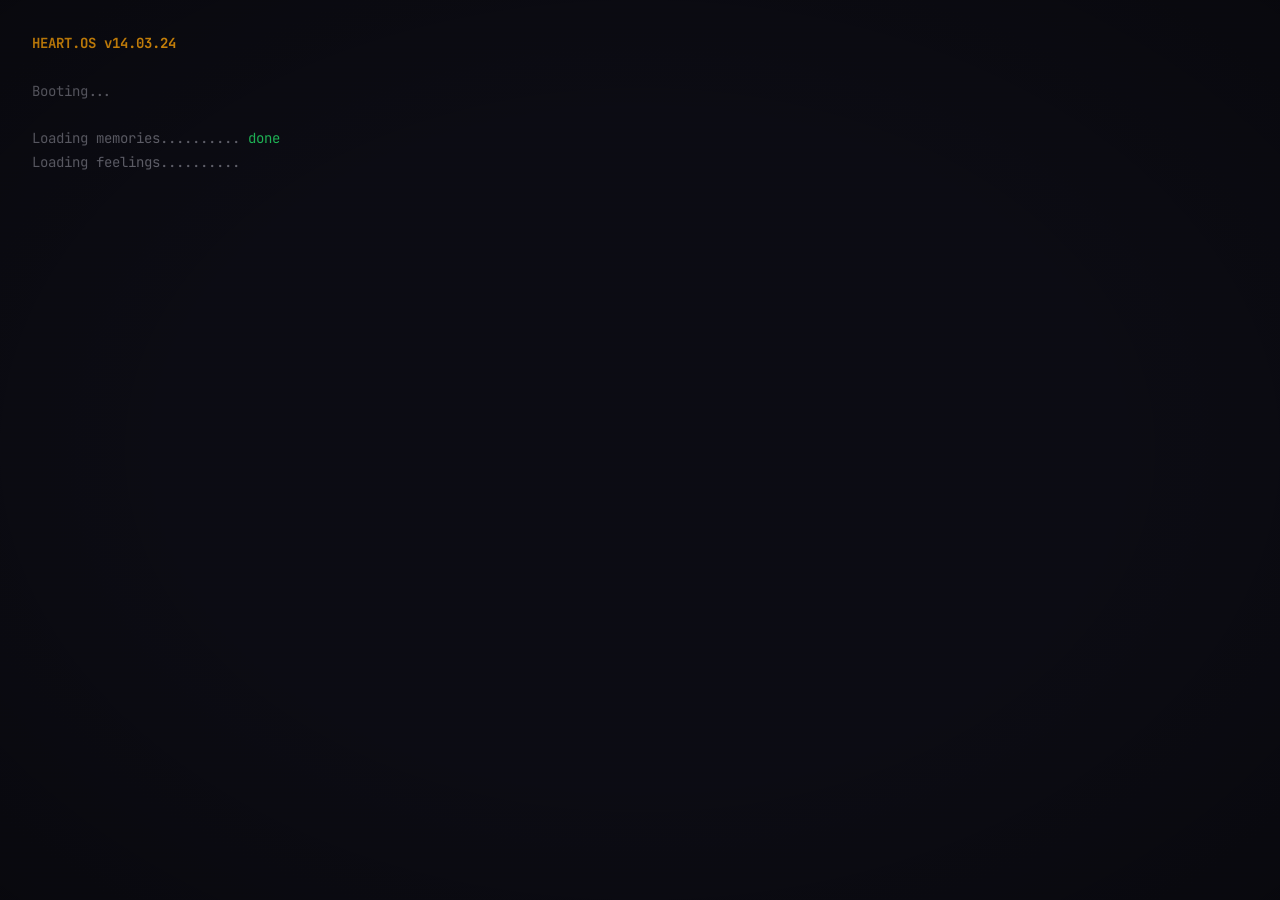
==== commit ccf649fd: "Redesign montage as rapid-fire flash + grid burst Replace slow cycling slideshow with a two-phase mo" ====
--- a/valentine/index.html
+++ b/valentine/index.html
@@ -33,6 +33,12 @@
     </div>
   </div>
 
+  <!-- Photo Montage (plays between terminal and reveal) -->
+  <div id="montage-screen" class="hidden">
+    <div id="montage-flash"></div>
+    <div id="montage-grid"></div>
+  </div>
+
   <!-- Reveal Screen -->
   <div id="reveal-screen" class="hidden">
     <canvas id="hearts-canvas"></canvas>
--- a/valentine/css/style.css
+++ b/valentine/css/style.css
@@ -295,6 +295,97 @@
 }
 
 /* ===================================================================
+   PHOTO MONTAGE
+   =================================================================== */
+#montage-screen {
+  position: fixed;
+  top: 0; left: 0; right: 0; bottom: 0;
+  z-index: 150;
+  background: #000;
+  overflow: hidden;
+}
+
+/* ── Flash phase: full-screen rapid photos ── */
+#montage-flash {
+  position: absolute;
+  top: 0; left: 0; right: 0; bottom: 0;
+  display: flex;
+  align-items: center;
+  justify-content: center;
+}
+
+#montage-flash img {
+  position: absolute;
+  max-width: 85vw;
+  max-height: 85vh;
+  object-fit: contain;
+  border-radius: 4px;
+  opacity: 0;
+  transform: scale(1.15);
+  pointer-events: none;
+}
+
+#montage-flash img.flash-in {
+  opacity: 1;
+  transform: scale(1);
+  transition: opacity 0.12s ease-out, transform 0.3s cubic-bezier(0.16, 1, 0.3, 1);
+}
+
+#montage-flash img.flash-out {
+  opacity: 0;
+  transform: scale(0.92);
+  transition: opacity 0.1s ease-in, transform 0.15s ease-in;
+}
+
+/* ── Grid phase: 3×3 mosaic reveal ── */
+#montage-grid {
+  position: absolute;
+  top: 0; left: 0; right: 0; bottom: 0;
+  display: grid;
+  grid-template-columns: repeat(3, 1fr);
+  grid-template-rows: repeat(3, 1fr);
+  gap: 4px;
+  padding: 4px;
+  opacity: 0;
+  transition: opacity 0.4s ease;
+}
+
+#montage-grid.visible {
+  opacity: 1;
+}
+
+#montage-grid img {
+  width: 100%;
+  height: 100%;
+  object-fit: cover;
+  border-radius: 3px;
+  opacity: 0;
+  transform: scale(0.7) rotate(calc(var(--r, 0) * 1deg));
+  transition: opacity 0.25s ease, transform 0.4s cubic-bezier(0.34, 1.56, 0.64, 1);
+}
+
+#montage-grid img.pop-in {
+  opacity: 1;
+  transform: scale(1) rotate(0deg);
+}
+
+/* White flash between phases */
+#montage-screen::after {
+  content: '';
+  position: absolute;
+  top: 0; left: 0; right: 0; bottom: 0;
+  background: #fff;
+  opacity: 0;
+  pointer-events: none;
+  z-index: 10;
+  transition: opacity 0.08s ease;
+}
+
+#montage-screen.white-flash::after {
+  opacity: 0.85;
+}
+
+/* ===================================================================
    REVEAL SCREEN
    =================================================================== */
 #reveal-screen {
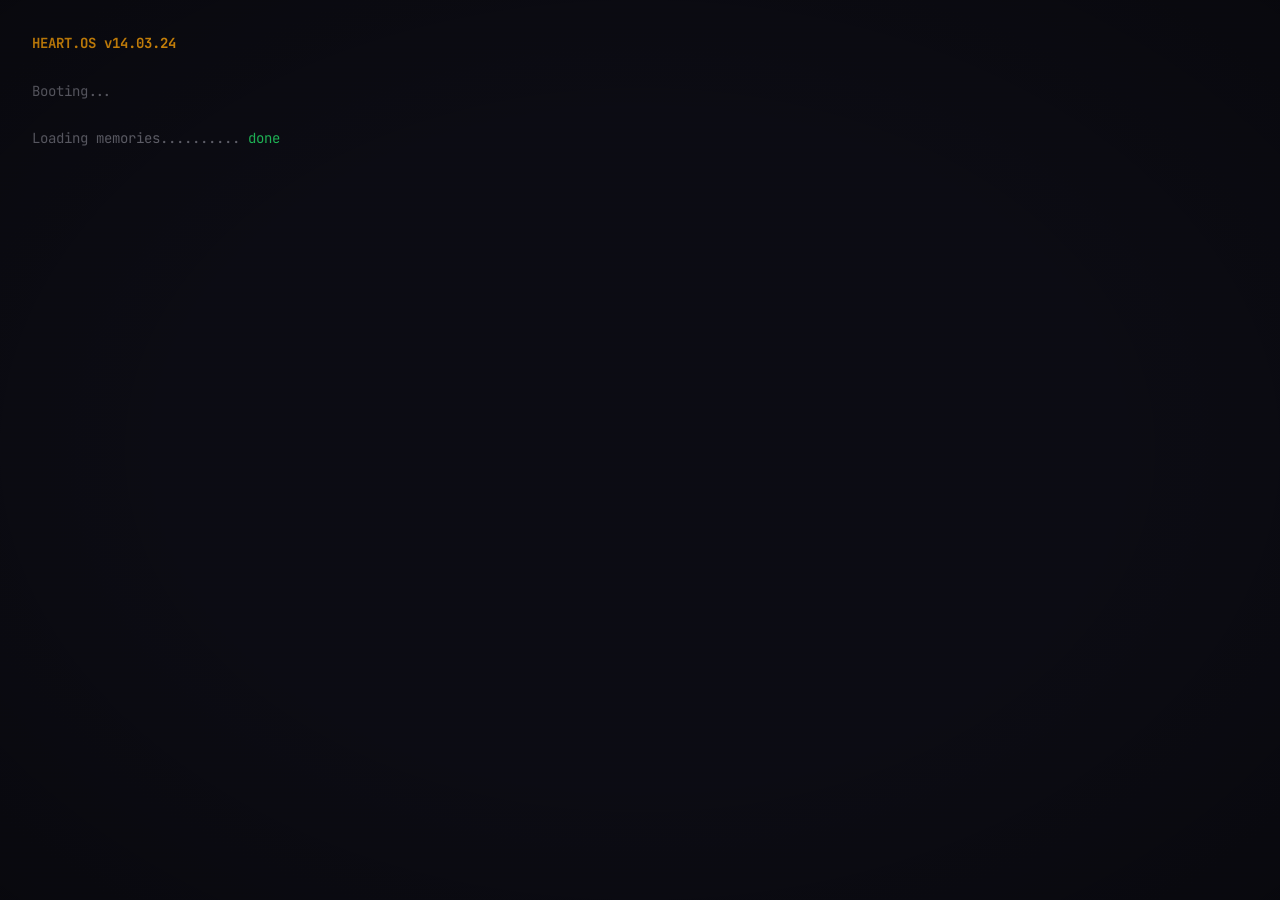
==== commit a94d4d6e: "Redesign montage + reveal with terminal-native photo treatment Flash montage: - Each photo now appea" ====
--- a/valentine/index.html
+++ b/valentine/index.html
@@ -33,14 +33,14 @@
     </div>
   </div>
 
-  <!-- Photo Montage (plays between terminal and reveal) -->
+  <!-- Photo Montage — terminal-framed rapid flash -->
   <div id="montage-screen" class="hidden">
     <div id="montage-flash"></div>
-    <div id="montage-grid"></div>
   </div>
 
   <!-- Reveal Screen -->
   <div id="reveal-screen" class="hidden">
+    <div id="reveal-photos"></div>
     <canvas id="hearts-canvas"></canvas>
     <div id="reveal-content">
       <p id="reveal-message"></p>
--- a/valentine/css/style.css
+++ b/valentine/css/style.css
@@ -295,81 +295,118 @@
 }
 
 /* ===================================================================
-   PHOTO MONTAGE
+   PHOTO MONTAGE — Terminal-framed rapid flash
    =================================================================== */
 #montage-screen {
   position: fixed;
   top: 0; left: 0; right: 0; bottom: 0;
   z-index: 150;
-  background: #000;
-  overflow: hidden;
-}
-
-/* ── Flash phase: full-screen rapid photos ── */
+  background: var(--bg);
+  overflow: hidden;
+  display: flex;
+  align-items: center;
+  justify-content: center;
+}
+
 #montage-flash {
-  position: absolute;
-  top: 0; left: 0; right: 0; bottom: 0;
+  position: relative;
+  width: 100%;
+  height: 100%;
   display: flex;
   align-items: center;
   justify-content: center;
 }
 
-#montage-flash img {
-  position: absolute;
-  max-width: 85vw;
-  max-height: 85vh;
-  object-fit: contain;
-  border-radius: 4px;
-  opacity: 0;
-  transform: scale(1.15);
-  pointer-events: none;
-}
-
-#montage-flash img.flash-in {
+/* Terminal window frame for each photo */
+.flash-frame {
+  position: absolute;
+  width: min(480px, 75vw);
+  background: #141422;
+  border: 1px solid rgba(255, 255, 255, 0.1);
+  border-radius: 10px;
+  overflow: hidden;
+  opacity: 0;
+  transform: scale(0.88);
+  box-shadow:
+    0 8px 40px rgba(0, 0, 0, 0.5),
+    0 0 0 1px rgba(255, 255, 255, 0.04),
+    0 0 80px rgba(236, 72, 153, 0.06);
+}
+
+.flash-frame.flash-in {
   opacity: 1;
   transform: scale(1);
-  transition: opacity 0.12s ease-out, transform 0.3s cubic-bezier(0.16, 1, 0.3, 1);
-}
-
-#montage-flash img.flash-out {
-  opacity: 0;
-  transform: scale(0.92);
-  transition: opacity 0.1s ease-in, transform 0.15s ease-in;
-}
-
-/* ── Grid phase: 3×3 mosaic reveal ── */
-#montage-grid {
-  position: absolute;
-  top: 0; left: 0; right: 0; bottom: 0;
-  display: grid;
-  grid-template-columns: repeat(3, 1fr);
-  grid-template-rows: repeat(3, 1fr);
-  gap: 4px;
-  padding: 4px;
-  opacity: 0;
-  transition: opacity 0.4s ease;
-}
-
-#montage-grid.visible {
-  opacity: 1;
-}
-
-#montage-grid img {
+  transition: opacity 0.1s ease-out, transform 0.25s cubic-bezier(0.16, 1, 0.3, 1);
+}
+
+.flash-frame.flash-out {
+  opacity: 0;
+  transform: scale(0.94);
+  transition: opacity 0.08s ease-in, transform 0.12s ease-in;
+}
+
+.flash-bar {
+  display: flex;
+  align-items: center;
+  gap: 10px;
+  padding: 10px 14px;
+  background: rgba(0, 0, 0, 0.4);
+  border-bottom: 1px solid rgba(255, 255, 255, 0.06);
+}
+
+.flash-dots {
+  display: flex;
+  gap: 6px;
+  flex-shrink: 0;
+}
+
+.flash-dots i {
+  width: 10px;
+  height: 10px;
+  border-radius: 50%;
+  display: block;
+}
+
+.flash-dots i:nth-child(1) { background: #ef4444; }
+.flash-dots i:nth-child(2) { background: #f59e0b; }
+.flash-dots i:nth-child(3) { background: #22c55e; }
+
+.flash-cmd {
+  font-family: var(--font-mono);
+  font-size: 12px;
+  color: var(--text-dim);
+  white-space: nowrap;
+  overflow: hidden;
+  text-overflow: ellipsis;
+}
+
+.flash-cmd .prompt-char { color: var(--green); }
+
+.flash-frame img {
+  display: block;
   width: 100%;
-  height: 100%;
-  object-fit: cover;
-  border-radius: 3px;
-  opacity: 0;
-  transform: scale(0.7) rotate(calc(var(--r, 0) * 1deg));
-  transition: opacity 0.25s ease, transform 0.4s cubic-bezier(0.34, 1.56, 0.64, 1);
-}
-
-#montage-grid img.pop-in {
-  opacity: 1;
-  transform: scale(1) rotate(0deg);
-}
-
-/* White flash between phases */
+  max-height: 65vh;
+  object-fit: contain;
+  background: #000;
+}
+
+/* CRT scanline on flash photos */
+.flash-frame::after {
+  content: '';
+  position: absolute;
+  top: 0; left: 0; right: 0; bottom: 0;
+  background: repeating-linear-gradient(
+    0deg,
+    transparent,
+    transparent 3px,
+    rgba(0, 0, 0, 0.03) 3px,
+    rgba(0, 0, 0, 0.03) 6px
+  );
+  pointer-events: none;
+  border-radius: 10px;
+}
+
+/* White flash transition */
 #montage-screen::after {
   content: '';
   position: absolute;
@@ -378,7 +415,7 @@
   opacity: 0;
   pointer-events: none;
   z-index: 10;
-  transition: opacity 0.08s ease;
+  transition: opacity 0.06s ease;
 }
 
 #montage-screen.white-flash::after {
@@ -397,6 +434,81 @@
   justify-content: center;
   background: var(--bg);
   overflow: hidden;
+}
+
+/* ── Scattered floating photo tiles ── */
+#reveal-photos {
+  position: absolute;
+  top: 0; left: 0; right: 0; bottom: 0;
+  z-index: 1;
+  pointer-events: none;
+  overflow: hidden;
+}
+
+.reveal-tile {
+  position: absolute;
+  width: clamp(80px, 13vw, 155px);
+  background: #141422;
+  border: 1px solid rgba(255, 255, 255, 0.08);
+  border-radius: 6px;
+  overflow: hidden;
+  opacity: 0;
+  transform: rotate(var(--rot, 0deg)) scale(0.7);
+  transition: opacity 0.6s ease, transform 0.7s cubic-bezier(0.34, 1.56, 0.64, 1);
+  box-shadow:
+    0 4px 20px rgba(0, 0, 0, 0.4),
+    0 0 25px rgba(236, 72, 153, 0.05);
+}
+
+.reveal-tile.settled {
+  opacity: 1;
+  transform: rotate(var(--rot, 0deg)) scale(1);
+}
+
+.reveal-tile.floating {
+  transition: none;
+  animation: tile-drift var(--dur, 8s) ease-in-out infinite;
+}
+
+.reveal-tile .tile-label {
+  padding: 3px 7px;
+  font-family: var(--font-mono);
+  font-size: clamp(7px, 0.65vw, 9px);
+  color: var(--green);
+  background: rgba(0, 0, 0, 0.4);
+  border-bottom: 1px solid rgba(255, 255, 255, 0.04);
+  white-space: nowrap;
+  overflow: hidden;
+  text-overflow: ellipsis;
+  opacity: 0.7;
+}
+
+.reveal-tile img {
+  display: block;
+  width: 100%;
+  aspect-ratio: 4 / 3;
+  object-fit: cover;
+}
+
+/* Scanline overlay on tiles */
+.reveal-tile::after {
+  content: '';
+  position: absolute;
+  top: 0; left: 0; right: 0; bottom: 0;
+  background: repeating-linear-gradient(
+    0deg,
+    transparent,
+    transparent 2px,
+    rgba(0, 0, 0, 0.04) 2px,
+    rgba(0, 0, 0, 0.04) 4px
+  );
+  pointer-events: none;
+  border-radius: 6px;
+}
+
+@keyframes tile-drift {
+  0%, 100% { transform: rotate(var(--rot, 0deg)) scale(1) translateY(0); }
+  50% { transform: rotate(calc(var(--rot, 0deg) + 0.8deg)) scale(1) translateY(-8px); }
 }
 
 #hearts-canvas {
@@ -405,12 +517,12 @@
   width: 100%;
   height: 100%;
   pointer-events: none;
-  z-index: 1;
+  z-index: 2;
 }
 
 #reveal-content {
   position: relative;
-  z-index: 2;
+  z-index: 3;
   text-align: center;
   padding: 2rem;
   max-width: 600px;
@@ -552,6 +664,12 @@
 
   #fragment-counter { padding: 0.5rem; gap: 0.5rem; }
   .frag { width: 24px; height: 24px; font-size: 11px; }
+
+  .flash-frame { width: min(480px, 88vw); }
+  .flash-dots i { width: 8px; height: 8px; }
+  .flash-cmd { font-size: 10px; }
+
+  .reveal-tile.settled { opacity: 0.75; }
 }
 
 /* ===================================================================
